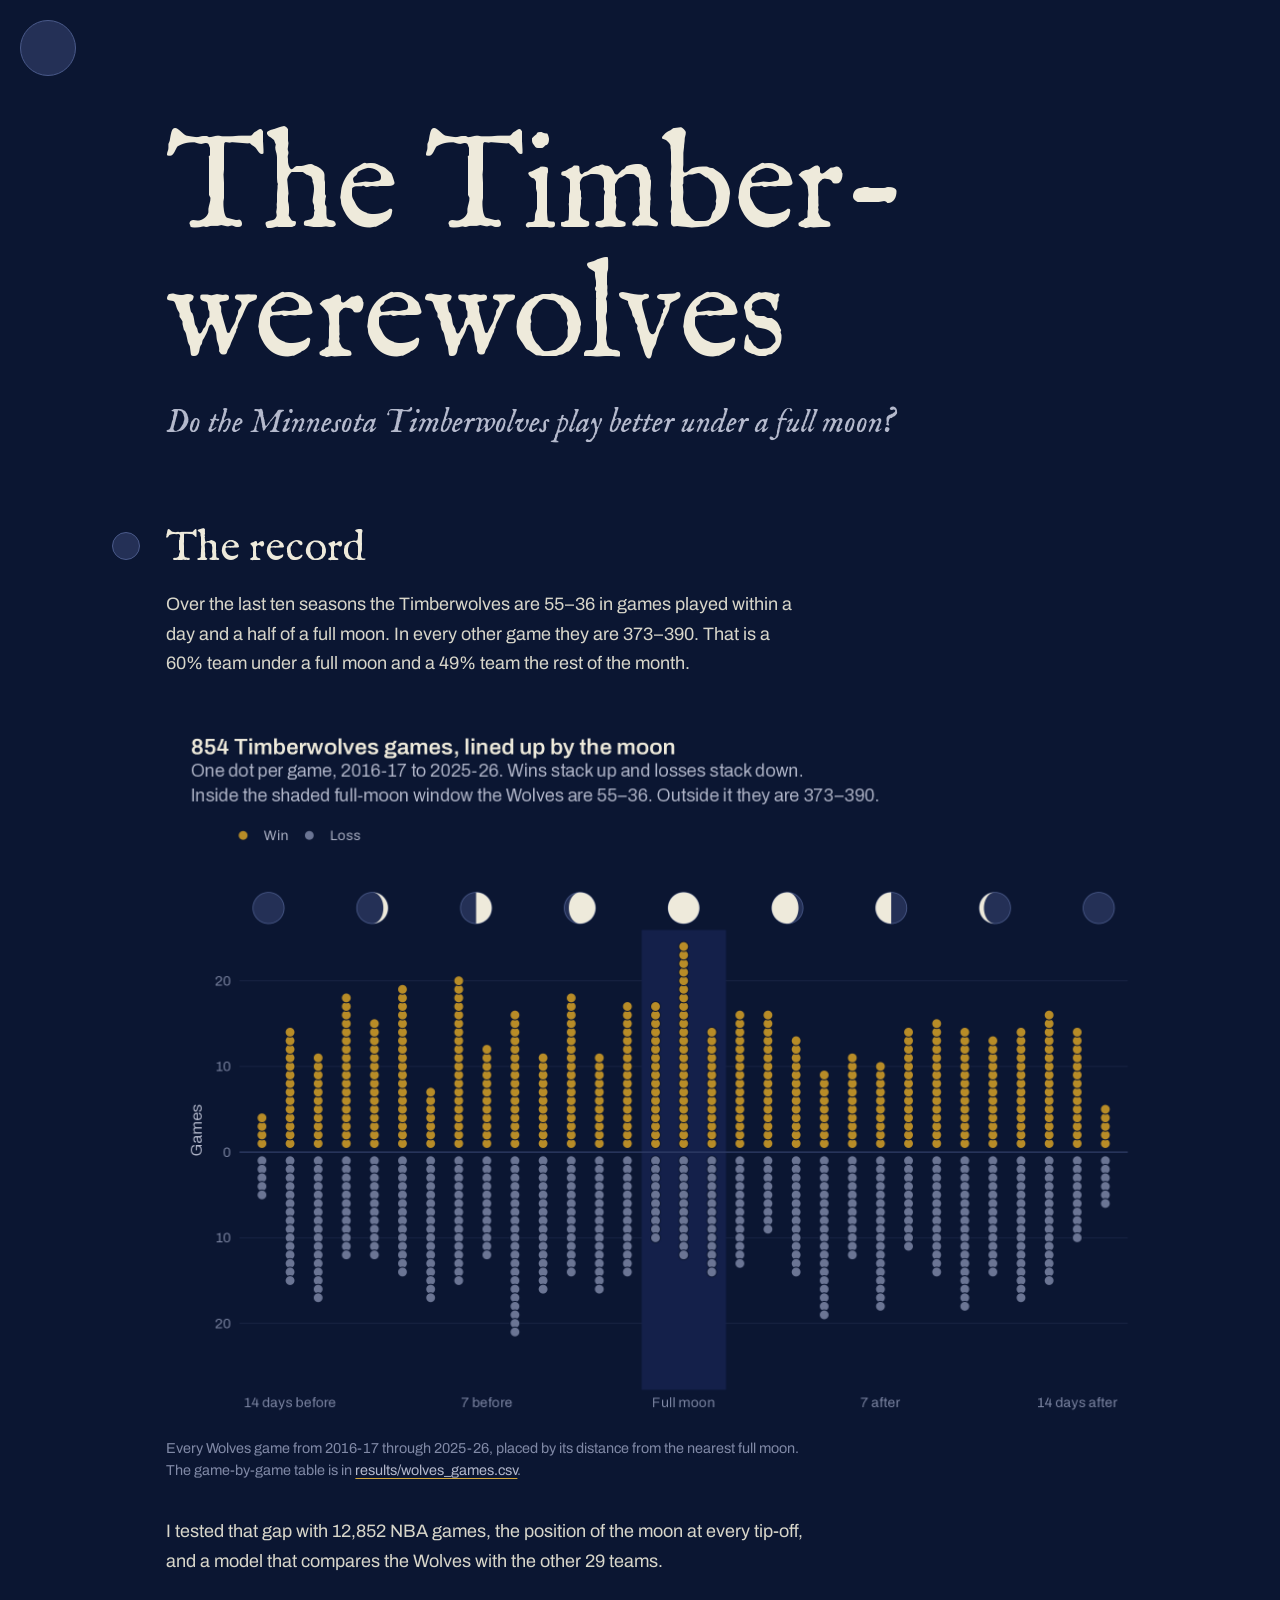
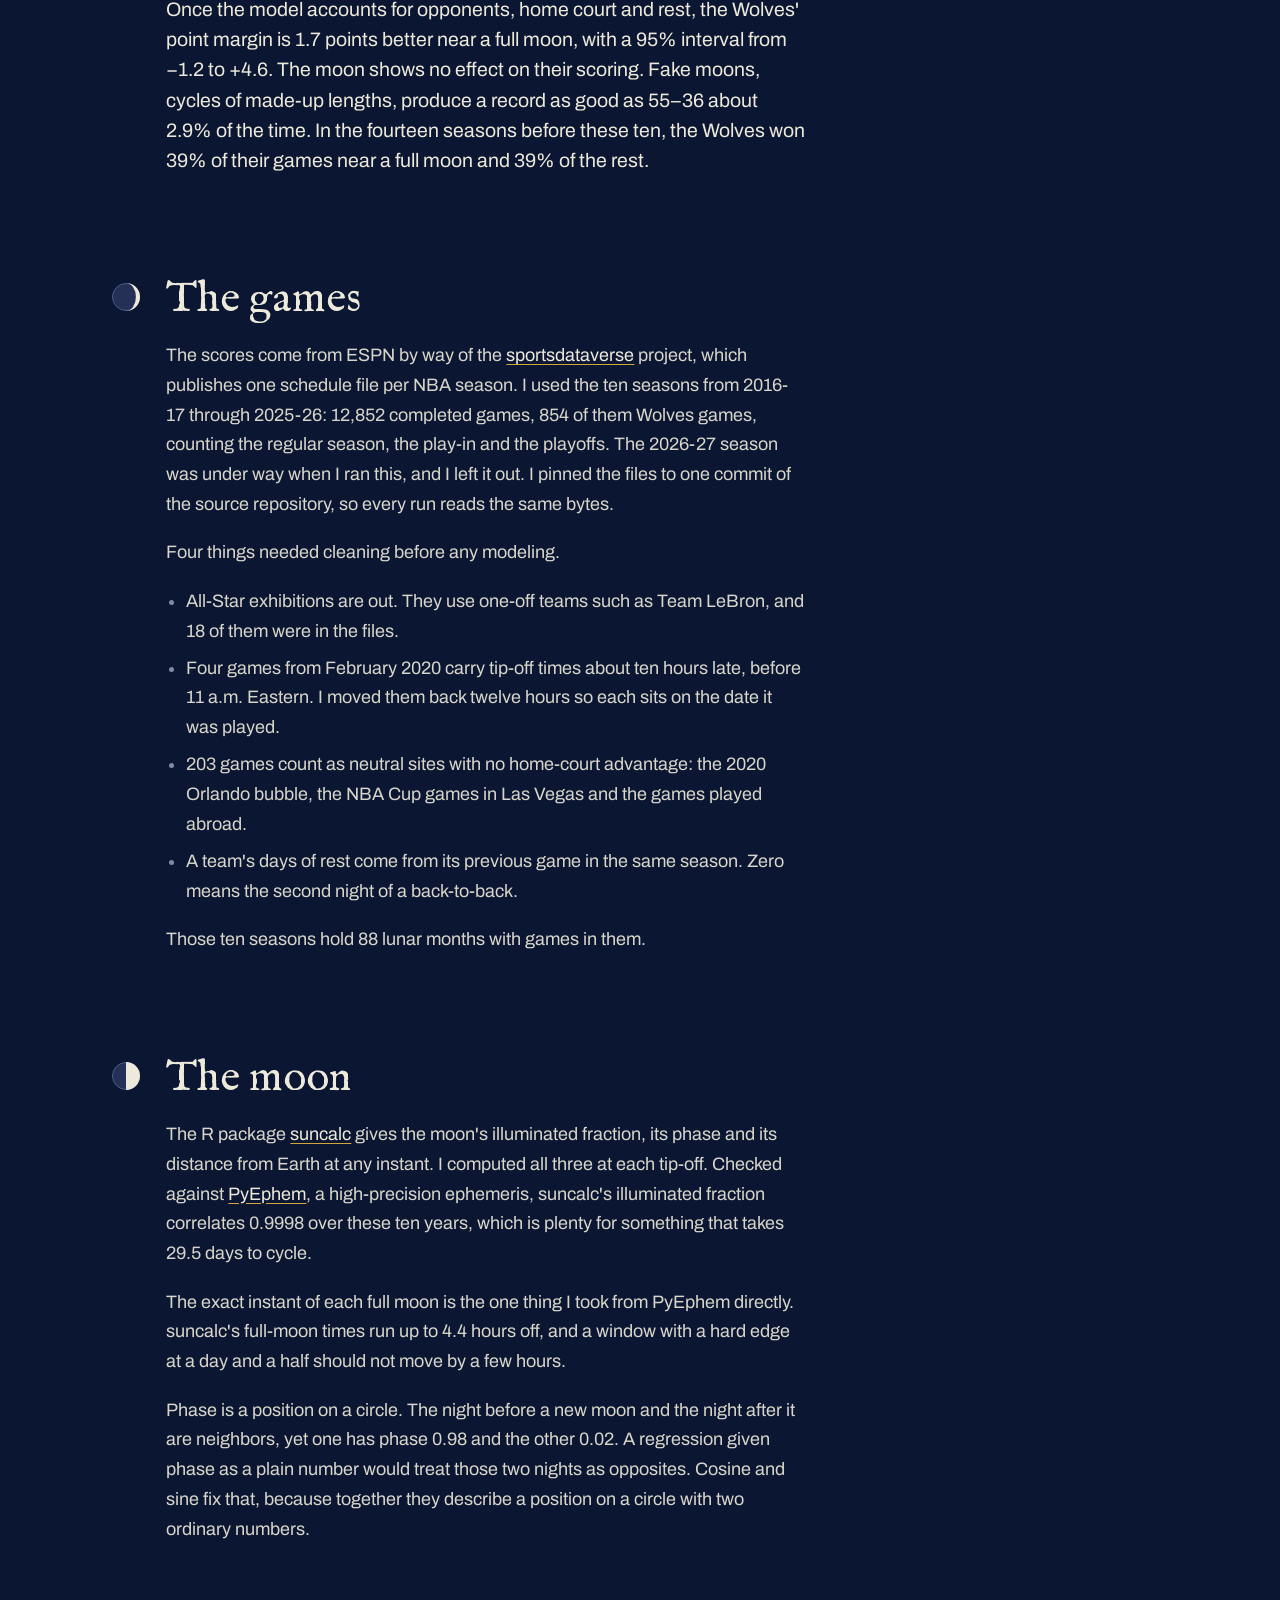
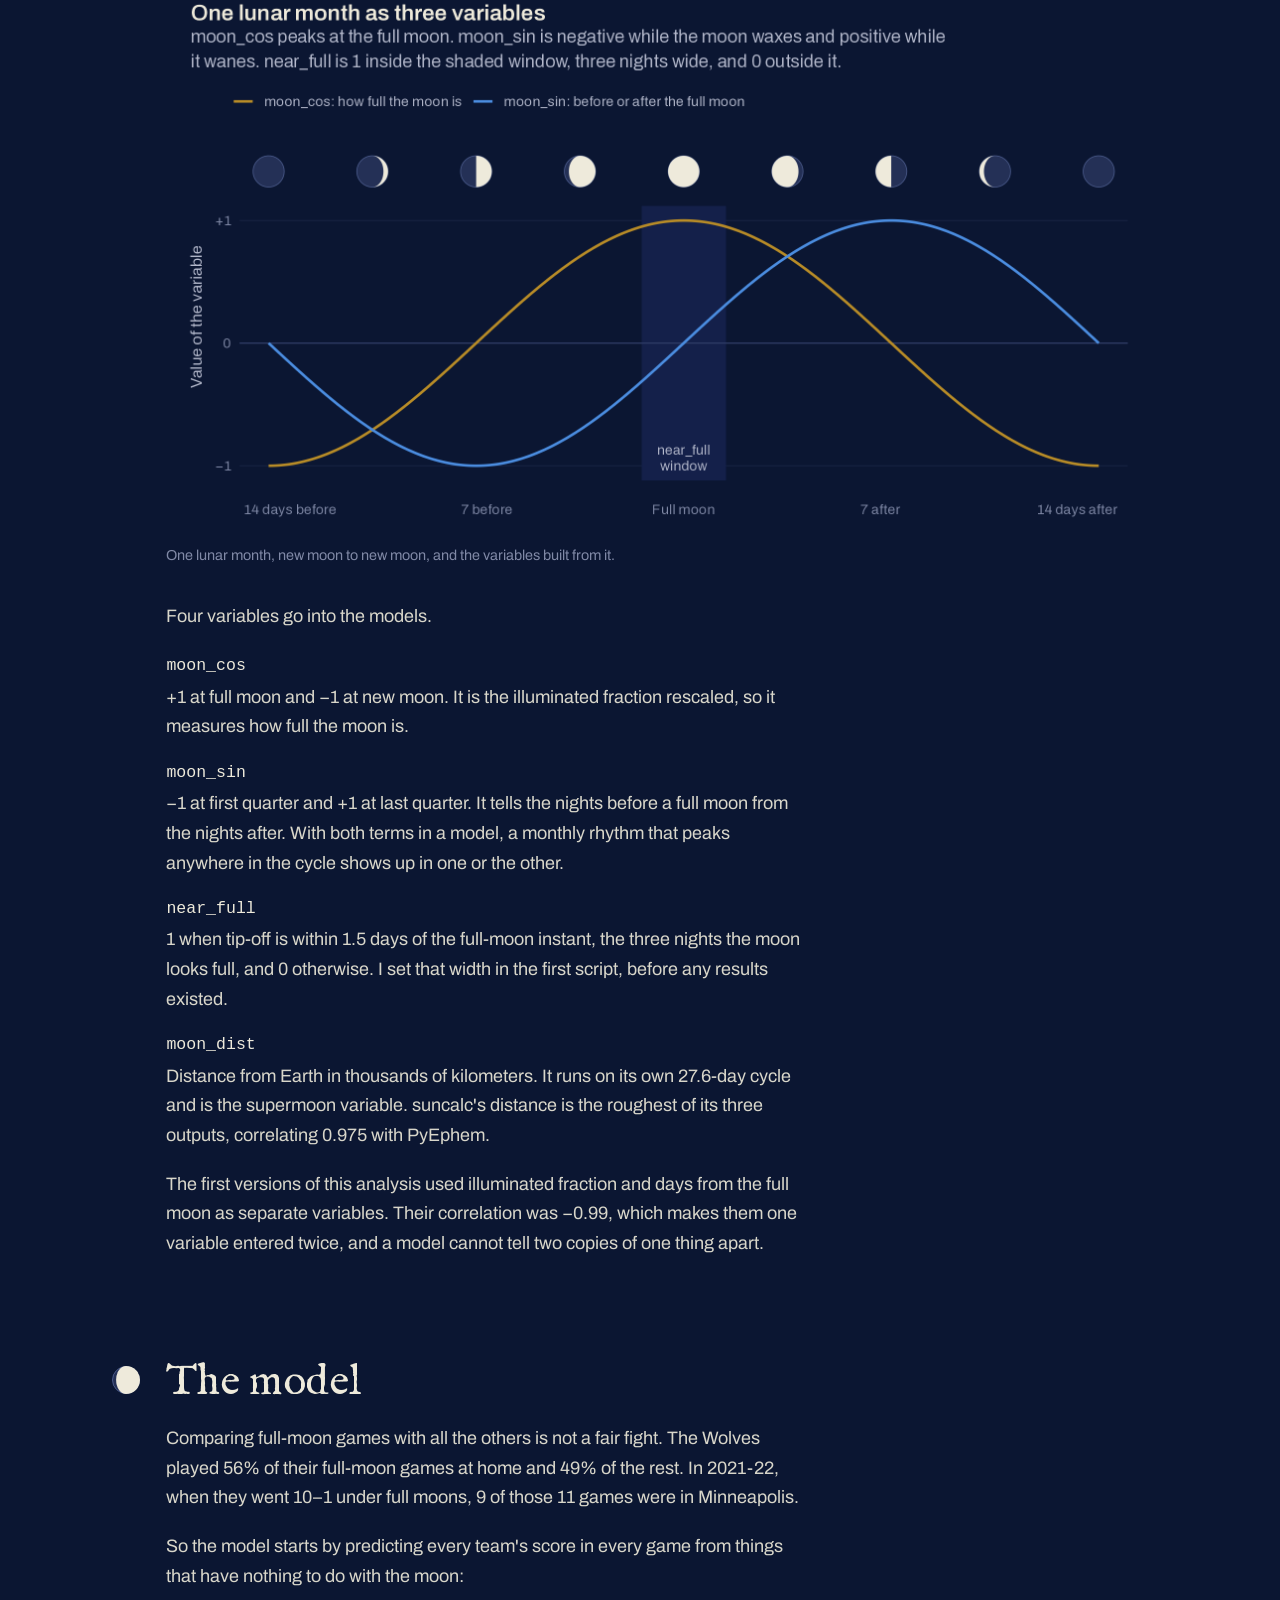
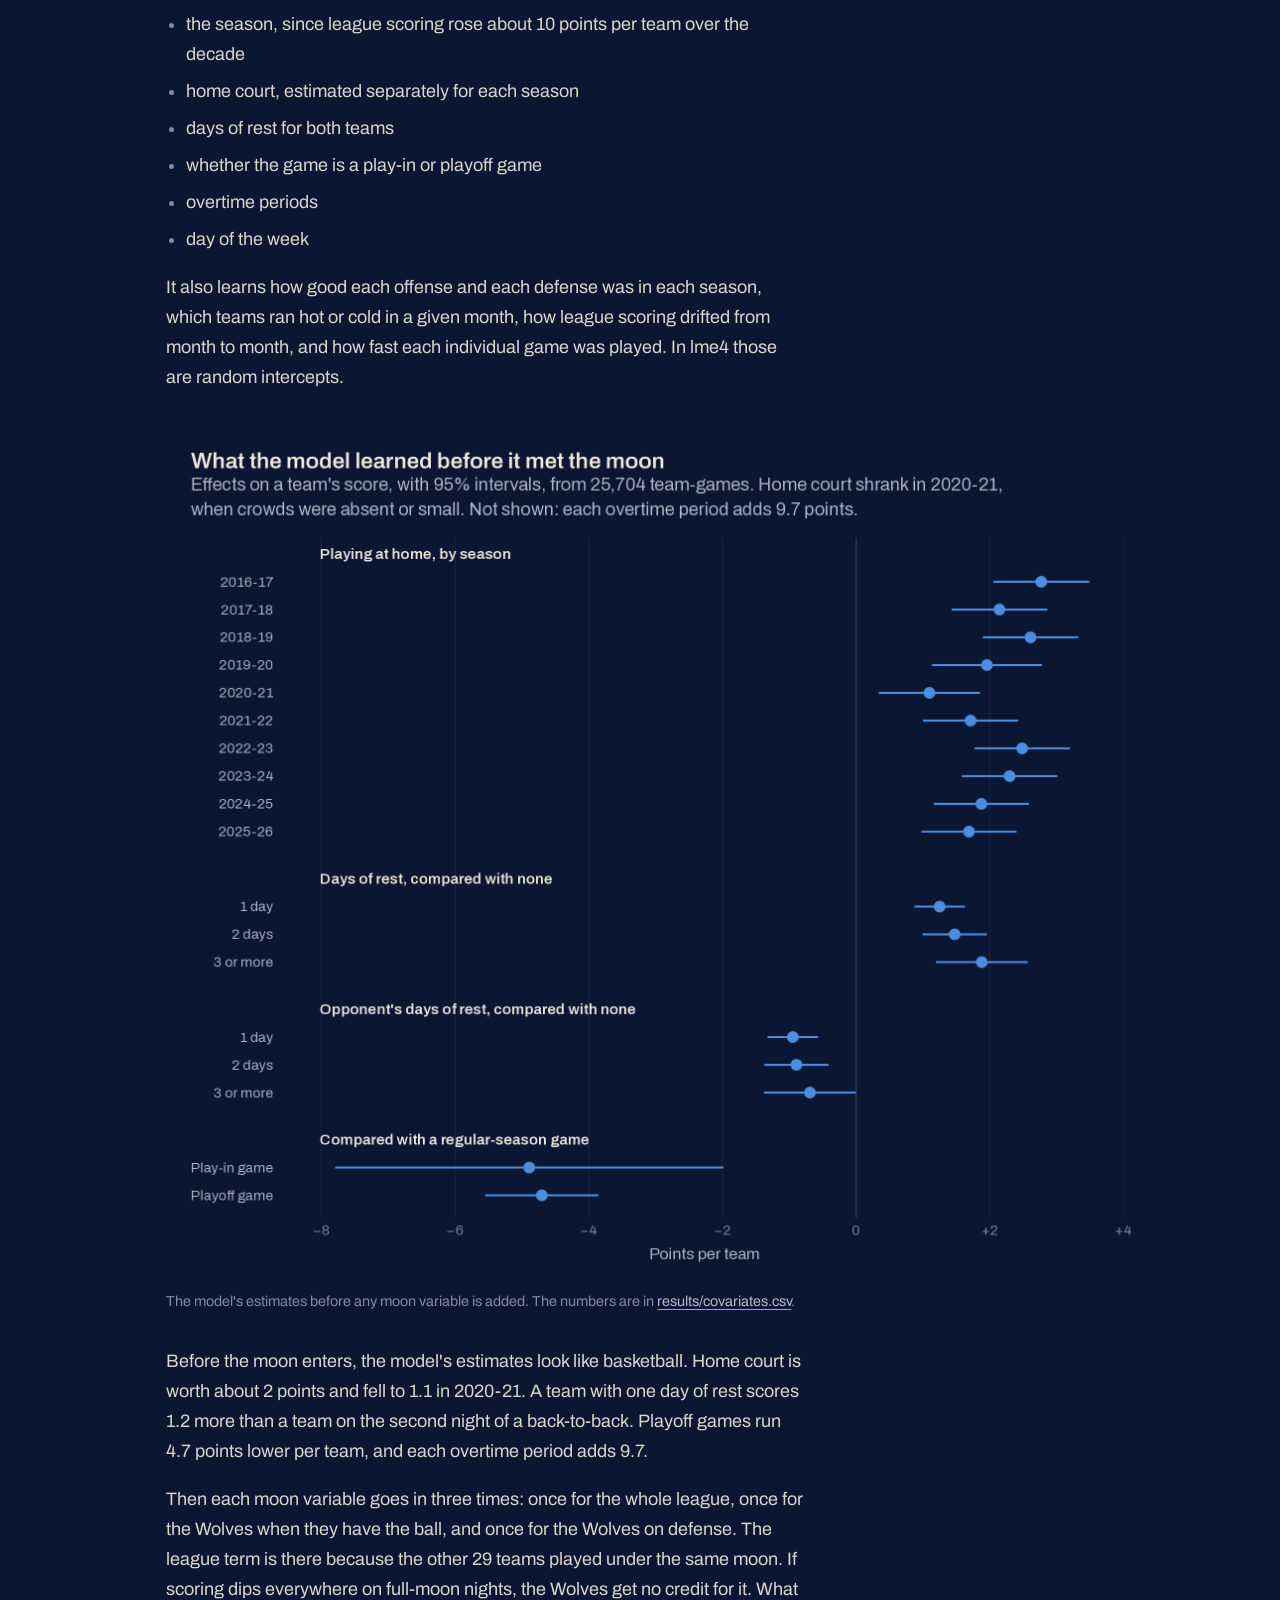
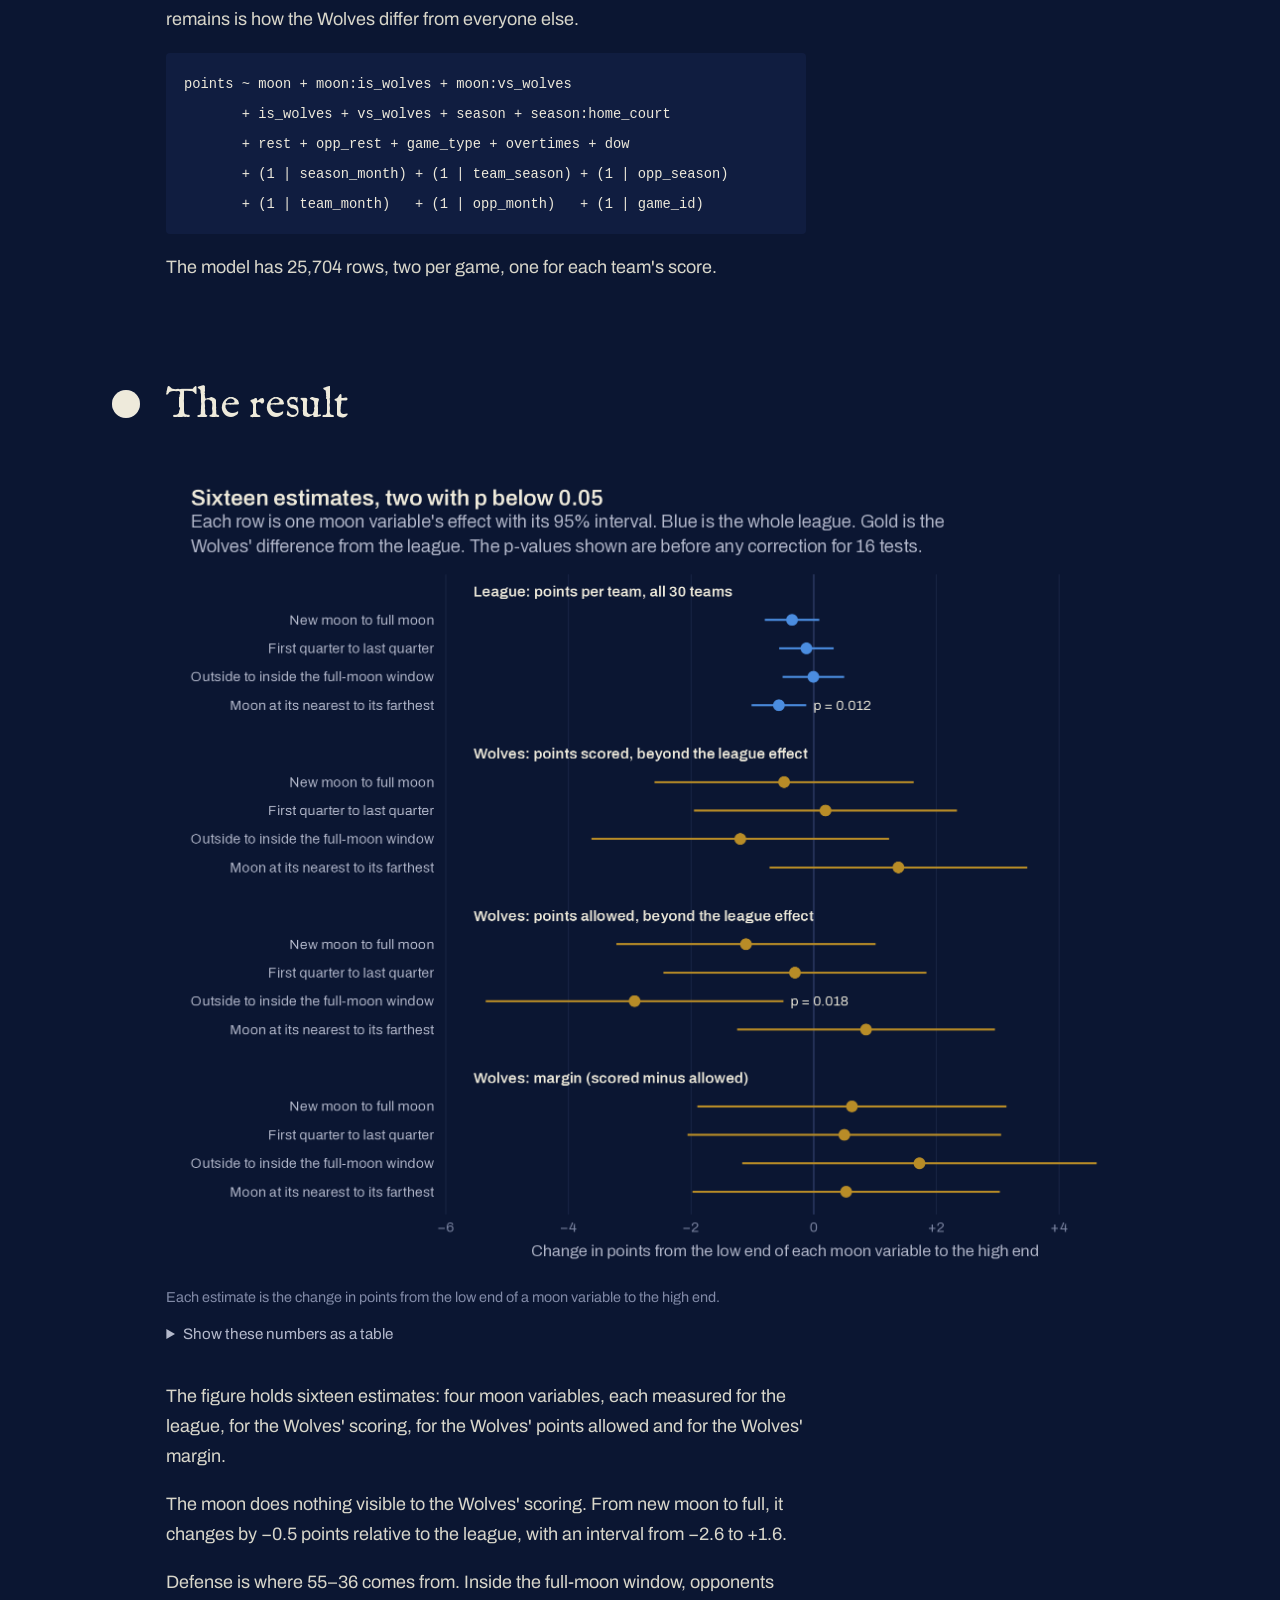
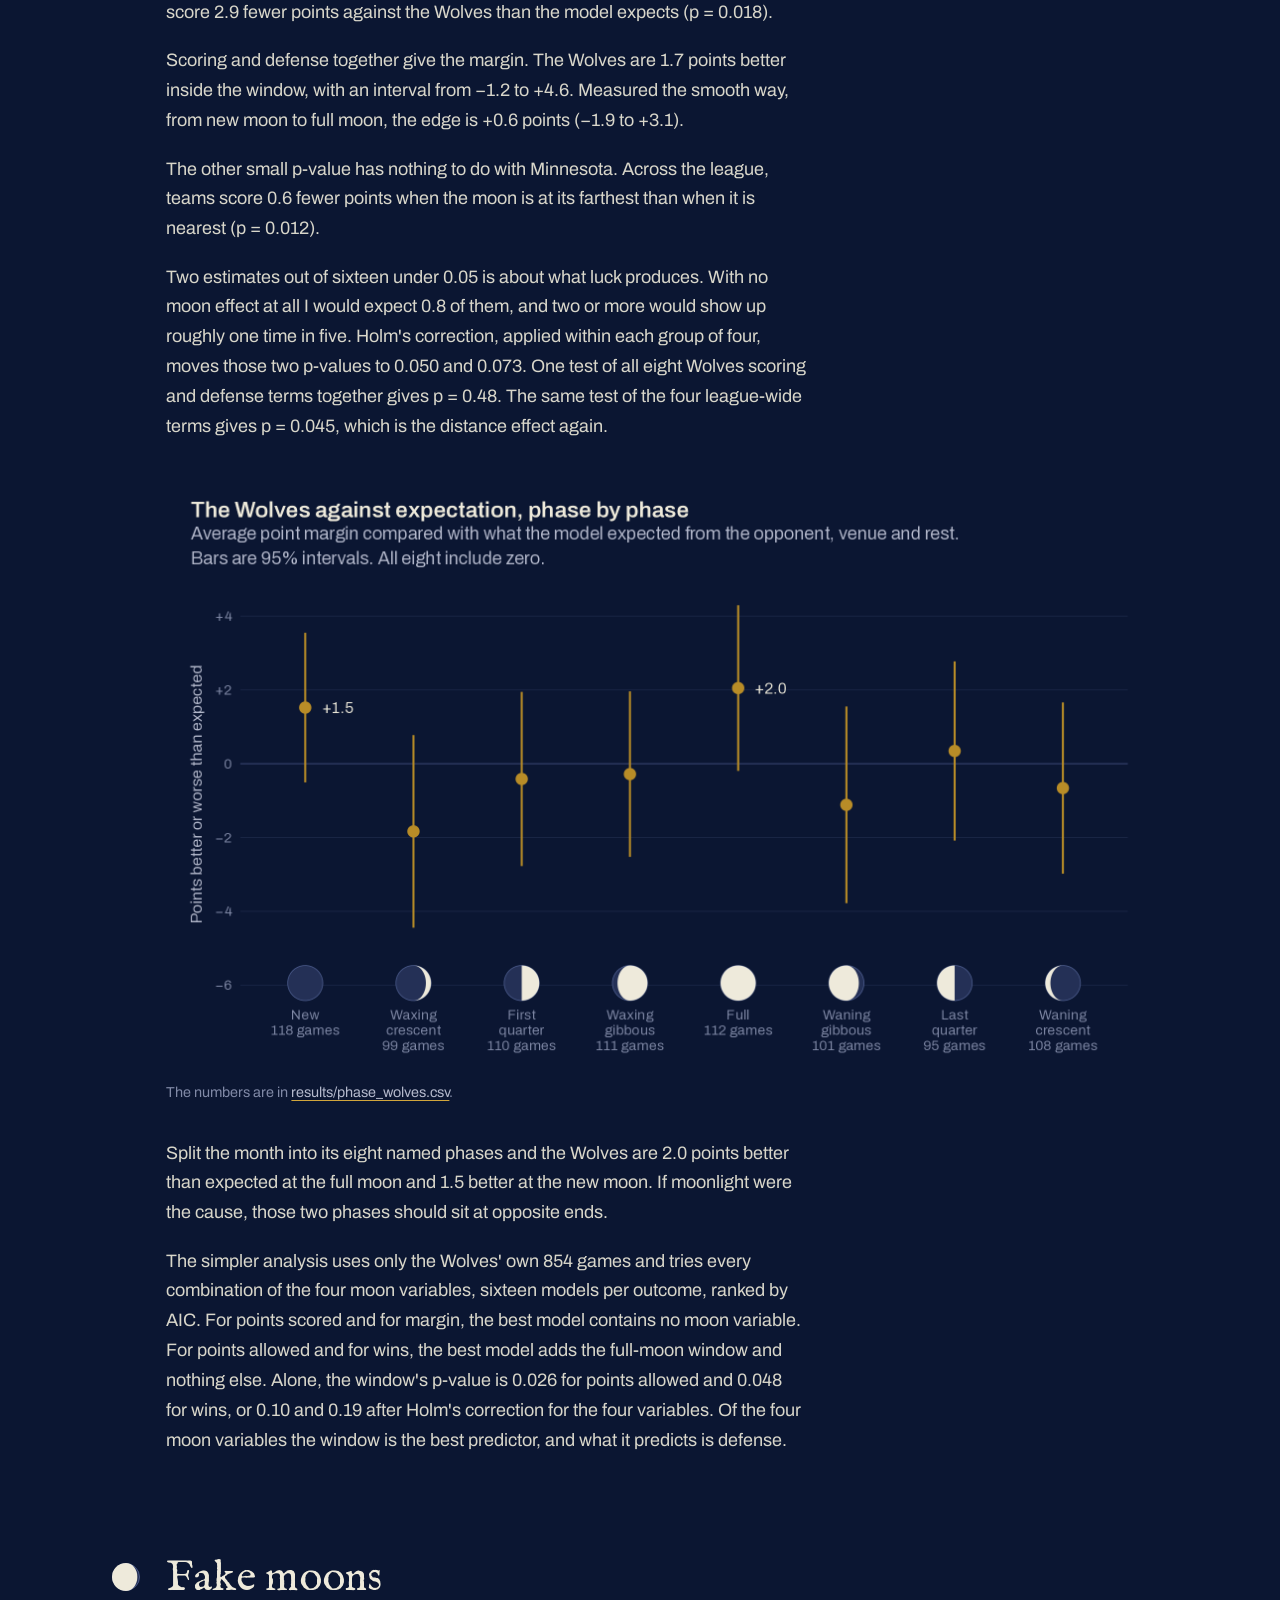
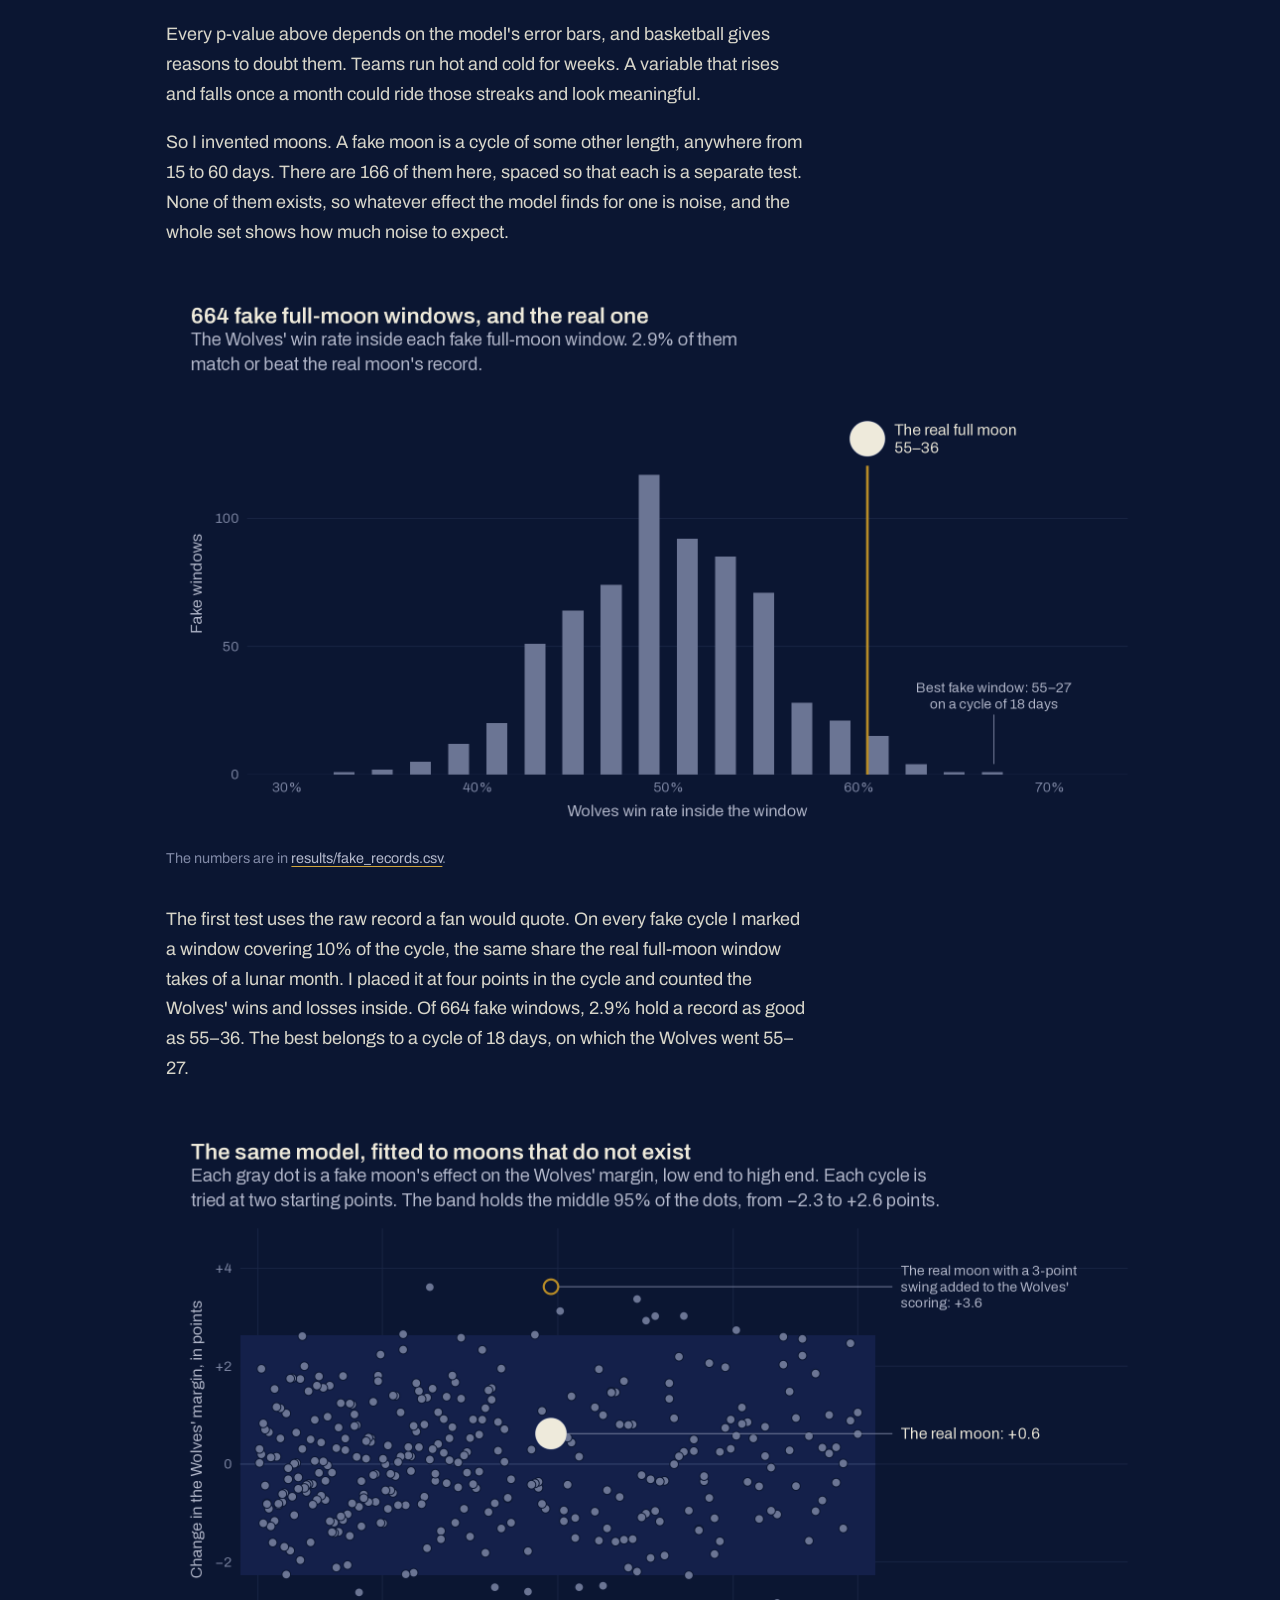
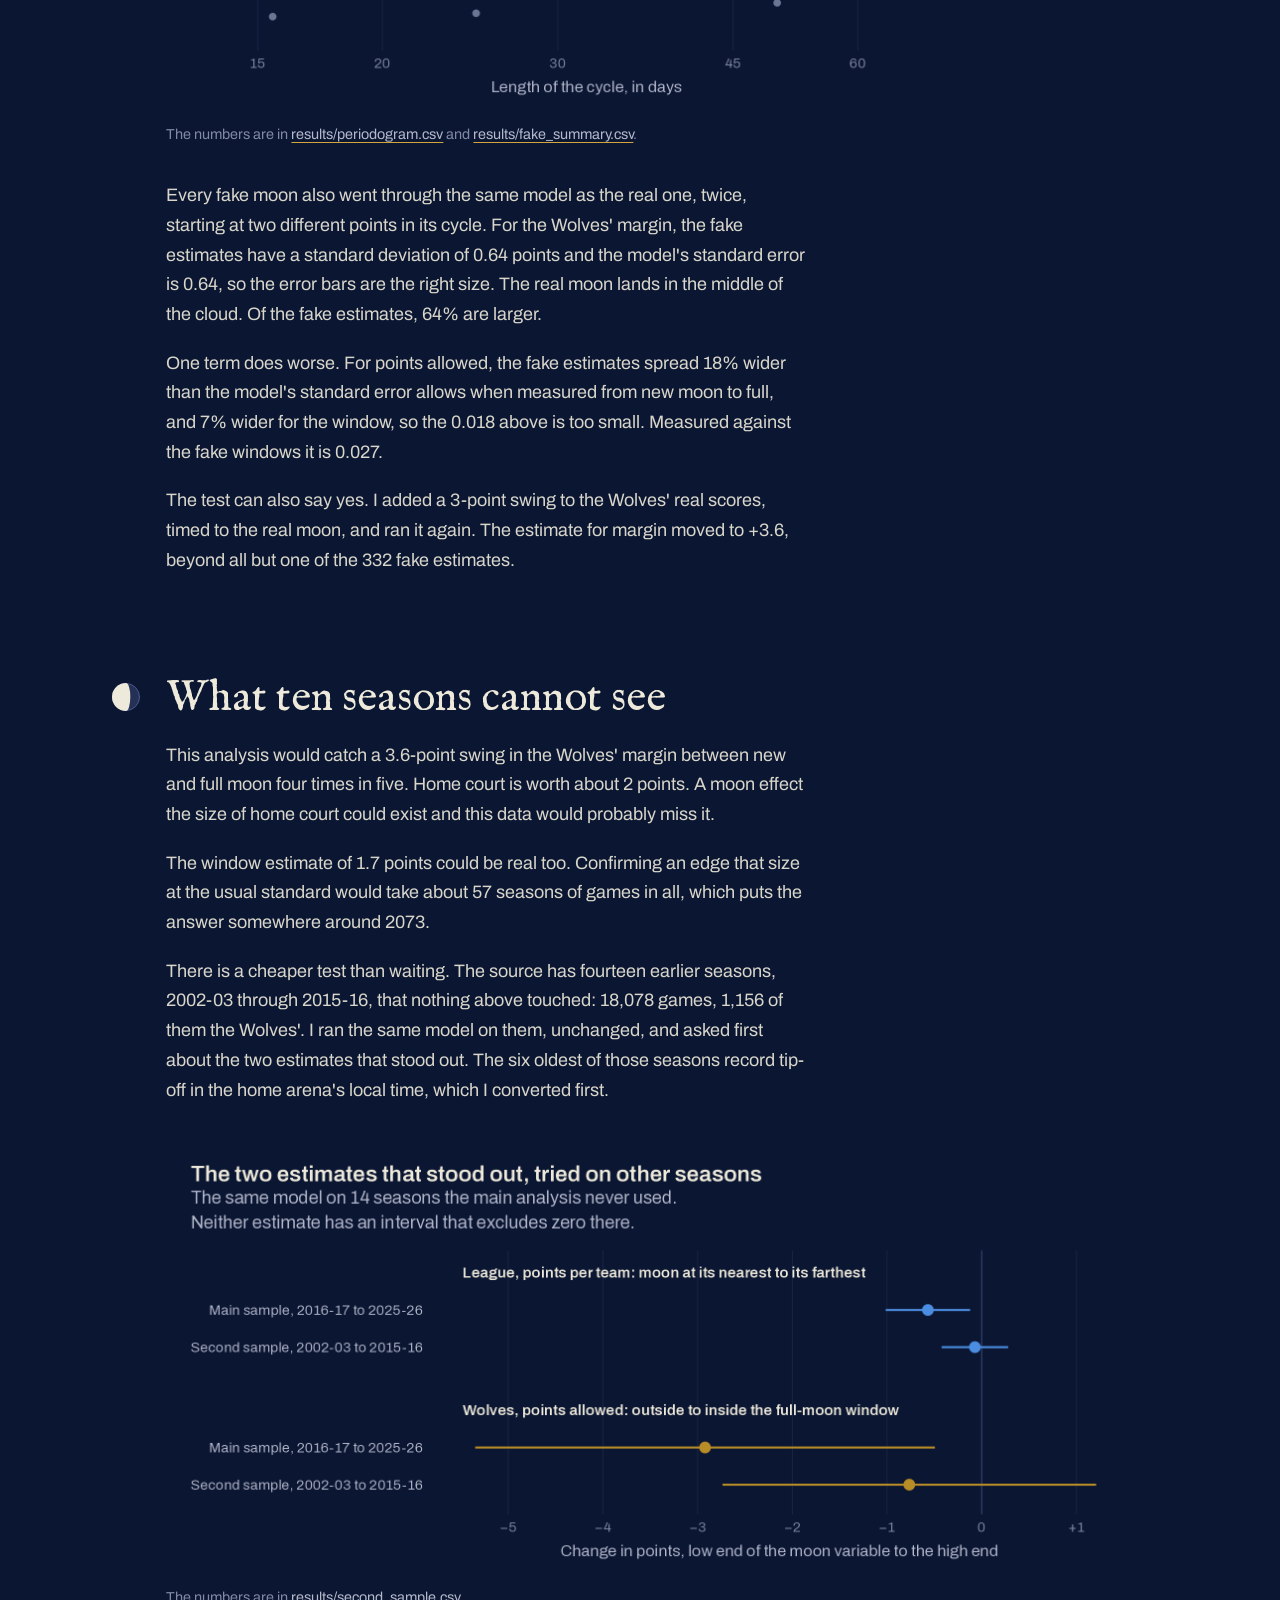
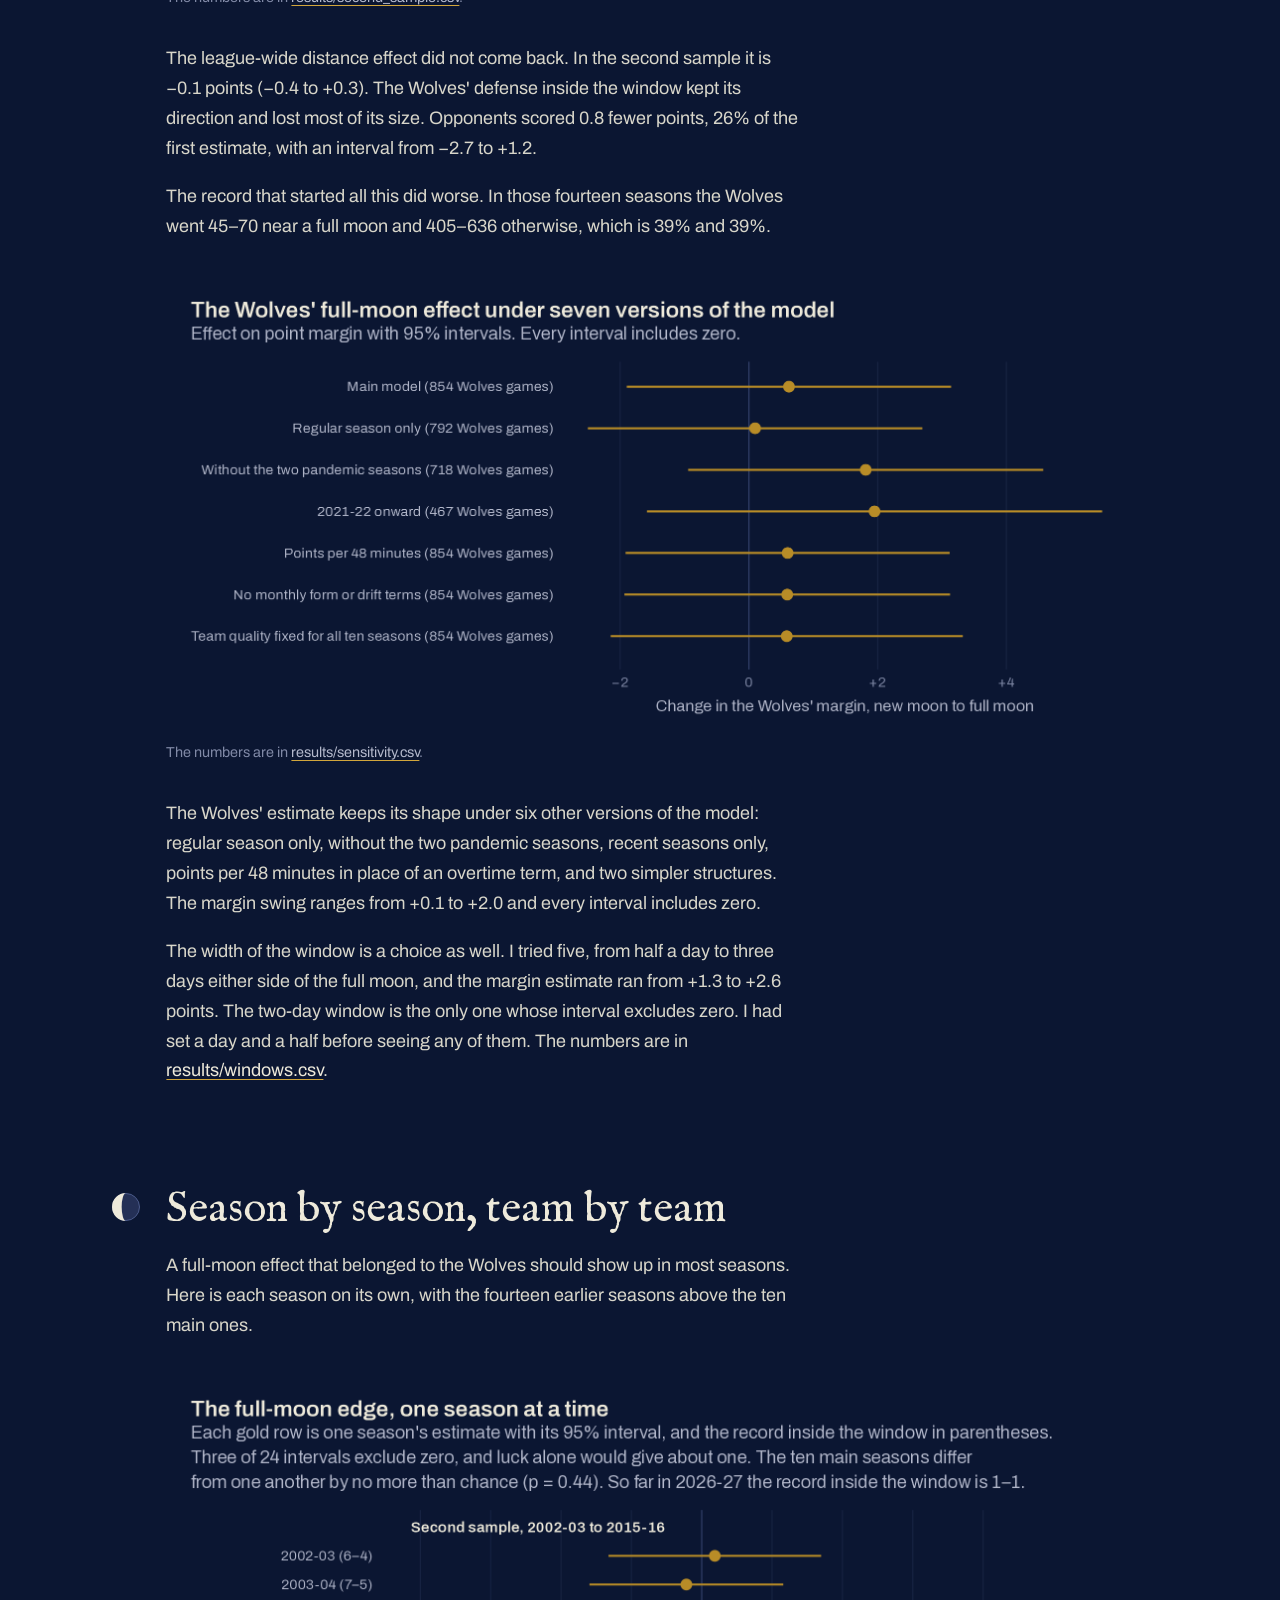
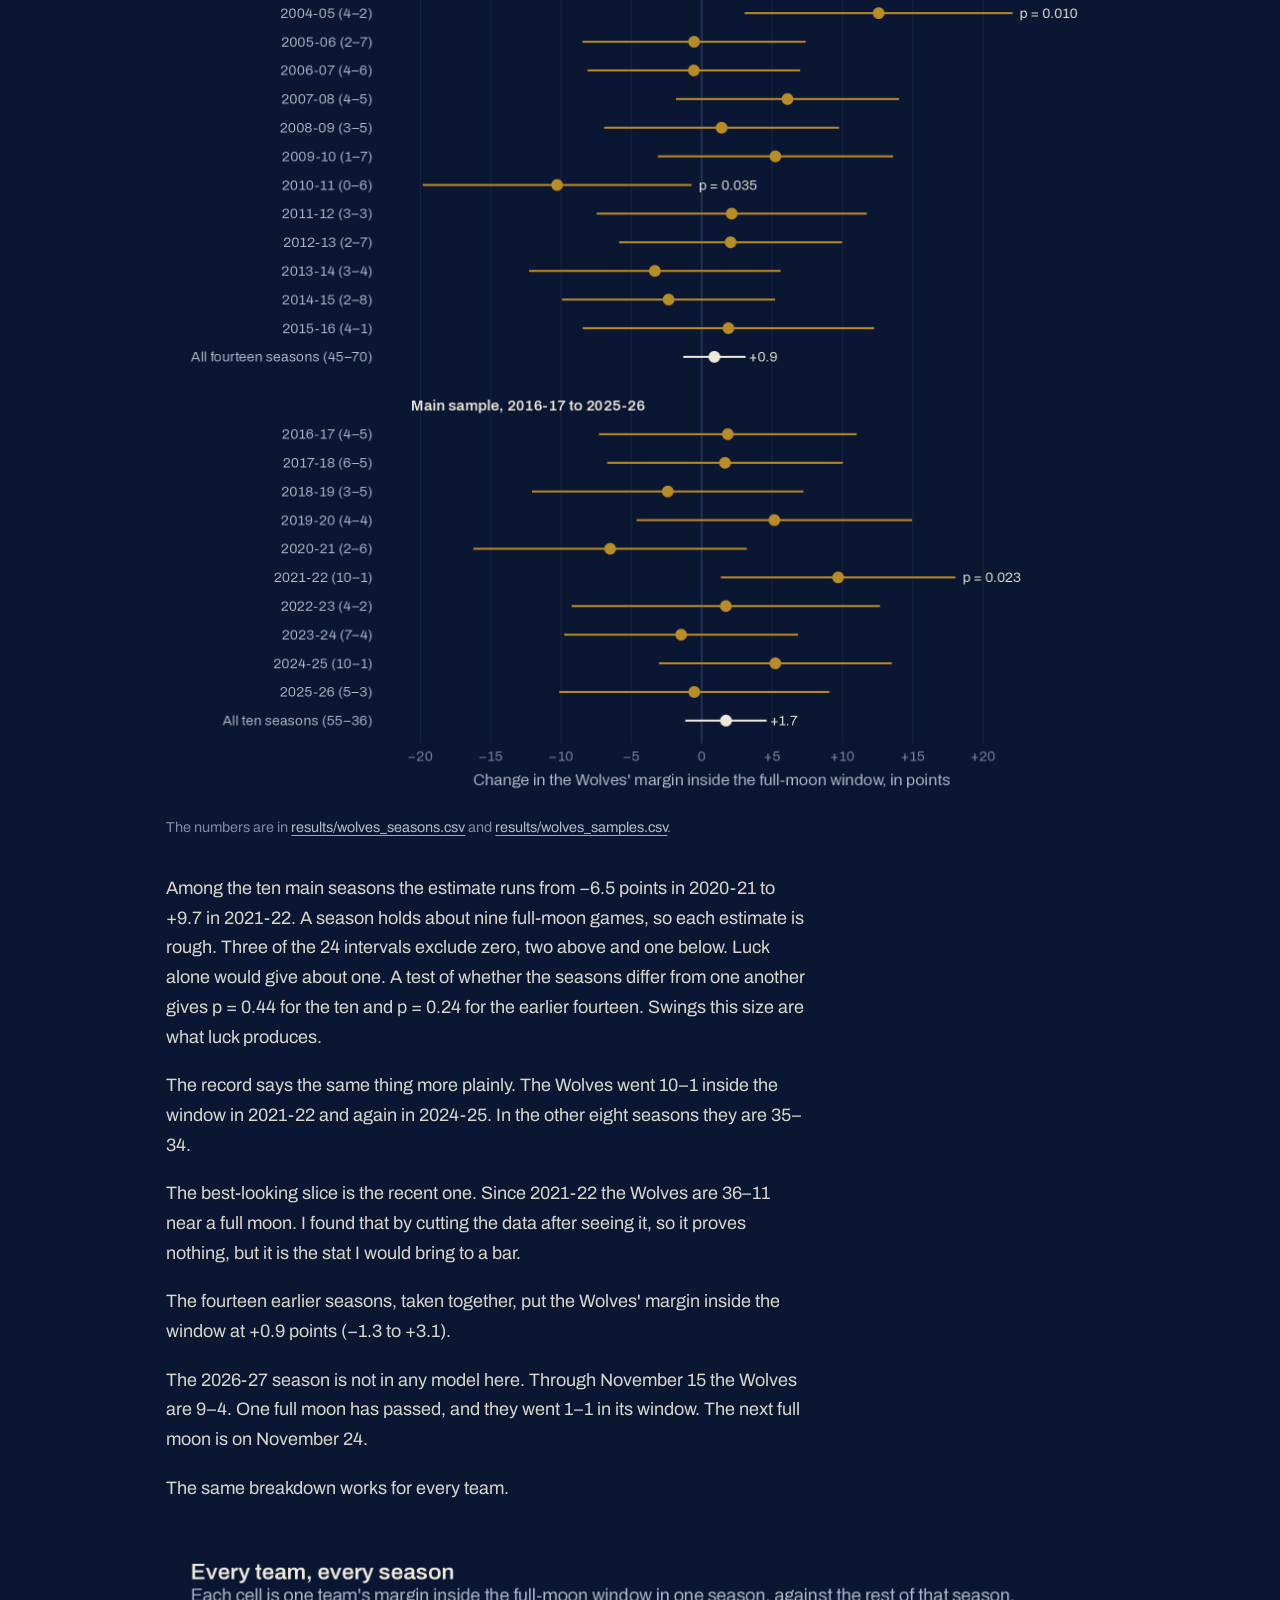
==== docs/index.html @ 1d8747ba "Add the full-moon analysis, figures and walkthrough site Tests whether the Minnesota Timberwolves pl" ====
<!doctype html>
<html lang="en">
<head>
<meta charset="utf-8">
<meta name="viewport" content="width=device-width, initial-scale=1">
<title>The Timberwerewolves</title>
<meta name="description" content="Do the Minnesota Timberwolves play better under a full moon? Ten NBA seasons, 12,852 games, tested in R.">
<meta name="color-scheme" content="dark">
<meta property="og:title" content="The Timberwerewolves">
<meta property="og:description" content="The Wolves are 55–36 near a full moon and 373–390 otherwise. Ten seasons of NBA games say what that is worth.">
<meta property="og:image" content="https://elkronos.github.io/the_timberwerewolves/assets/figures/games-by-moon.png">
<meta property="og:type" content="article">
<link rel="icon" href="data:image/svg+xml,%3Csvg xmlns='http://www.w3.org/2000/svg' viewBox='0 0 32 32'%3E%3Ccircle cx='16' cy='16' r='14' fill='%23eeeadb'/%3E%3C/svg%3E">
<link rel="preload" href="assets/fonts/im-fell-english-latin-400-normal.woff2" as="font" type="font/woff2" crossorigin>
<link rel="stylesheet" href="assets/style.css">
</head>
<body>

<a class="skip" href="#record">Skip to the analysis</a>

<div class="dial" aria-hidden="true">
  <svg id="dial" width="56" height="56" viewBox="0 0 56 56">
    <circle cx="28" cy="28" r="27.5" fill="#243056" stroke="#4a5a8a" stroke-width="1"/>
    <path id="dial-lit" d="M 28 0 A 28 28 0 0 1 28 56 A 28 28 0 0 1 28 0 Z" fill="#eeeadb"/>
  </svg>
</div>

<header class="top">
  <h1>The Timber&shy;werewolves</h1>
  <p class="deck">Do the Minnesota Timberwolves play better under a full moon?</p>
</header>

<main>

<section id="record" data-phase="0.000">
  <h2><svg class="moon" width="28" height="28" viewBox="0 0 28 28" aria-hidden="true"><circle cx="14" cy="14" r="13.5" fill="#243056" stroke="#4a5a8a" stroke-width="1"/><path d="M 14 0 A 14 14 0 0 1 14 28 A 14.000 14 0 0 0 14 0 Z" fill="#eeeadb"/></svg>The record</h2>
  <p>Over the last ten seasons the Timberwolves are 55–36 in games played within a day and a half of a full moon. In every other game they are 373–390. That is a 60% team under a full moon and a 49% team the rest of the month.</p>
  <figure>
    <img src="assets/figures/games-by-moon.png" width="2000" height="1440" alt="Dot chart of 854 Timberwolves games arranged by days from the nearest full moon. Wins stack above the line and losses below. The three columns inside the shaded full-moon window hold 55 wins and 36 losses.">
    <figcaption>Every Wolves game from 2016-17 through 2025-26, placed by its distance from the nearest full moon. The game-by-game table is in <a href="https://github.com/elkronos/the_timberwerewolves/blob/main/results/wolves_games.csv">results/wolves_games.csv</a>.</figcaption>
  </figure>
  <p>I tested that gap with 12,852 NBA games, the position of the moon at every tip-off, and a model that compares the Wolves with the other 29 teams.</p>
  <p class="short">Once the model accounts for opponents, home court and rest, the Wolves' point margin is 1.7 points better near a full moon, with a 95% interval from −1.2 to +4.6. The moon shows no effect on their scoring. Fake moons, cycles of made-up lengths, produce a record as good as 55–36 about 2.9% of the time. In the fourteen seasons before these ten, the Wolves won 39% of their games near a full moon and 39% of the rest.</p>
</section>

<section id="games" data-phase="0.125">
  <h2><svg class="moon" width="28" height="28" viewBox="0 0 28 28" aria-hidden="true"><circle cx="14" cy="14" r="13.5" fill="#243056" stroke="#4a5a8a" stroke-width="1"/><path d="M 14 0 A 14 14 0 0 1 14 28 A 9.899 14 0 0 0 14 0 Z" fill="#eeeadb"/></svg>The games</h2>
  <p>The scores come from ESPN by way of the <a href="https://github.com/sportsdataverse/hoopR-nba-raw">sportsdataverse</a> project, which publishes one schedule file per NBA season. I used the ten seasons from 2016-17 through 2025-26: 12,852 completed games, 854 of them Wolves games, counting the regular season, the play-in and the playoffs. The 2026-27 season was under way when I ran this, and I left it out. I pinned the files to one commit of the source repository, so every run reads the same bytes.</p>
  <p>Four things needed cleaning before any modeling.</p>
  <ul>
    <li>All-Star exhibitions are out. They use one-off teams such as Team LeBron, and 18 of them were in the files.</li>
    <li>Four games from February 2020 carry tip-off times about ten hours late, before 11 a.m. Eastern. I moved them back twelve hours so each sits on the date it was played.</li>
    <li>203 games count as neutral sites with no home-court advantage: the 2020 Orlando bubble, the NBA Cup games in Las Vegas and the games played abroad.</li>
    <li>A team's days of rest come from its previous game in the same season. Zero means the second night of a back-to-back.</li>
  </ul>
  <p>Those ten seasons hold 88 lunar months with games in them.</p>
</section>

<section id="moon" data-phase="0.250">
  <h2><svg class="moon" width="28" height="28" viewBox="0 0 28 28" aria-hidden="true"><circle cx="14" cy="14" r="13.5" fill="#243056" stroke="#4a5a8a" stroke-width="1"/><path d="M 14 0 A 14 14 0 0 1 14 28 A 0.000 14 0 0 0 14 0 Z" fill="#eeeadb"/></svg>The moon</h2>
  <p>The R package <a href="https://cran.r-project.org/package=suncalc">suncalc</a> gives the moon's illuminated fraction, its phase and its distance from Earth at any instant. I computed all three at each tip-off. Checked against <a href="https://rhodesmill.org/pyephem/">PyEphem</a>, a high-precision ephemeris, suncalc's illuminated fraction correlates 0.9998 over these ten years, which is plenty for something that takes 29.5 days to cycle.</p>
  <p>The exact instant of each full moon is the one thing I took from PyEphem directly. suncalc's full-moon times run up to 4.4 hours off, and a window with a hard edge at a day and a half should not move by a few hours.</p>
  <p>Phase is a position on a circle. The night before a new moon and the night after it are neighbors, yet one has phase 0.98 and the other 0.02. A regression given phase as a plain number would treat those two nights as opposites. Cosine and sine fix that, because together they describe a position on a circle with two ordinary numbers.</p>
  <figure>
    <img src="assets/figures/moon-variables.png" width="2000" height="1120" loading="lazy" alt="Line chart of one lunar month. The moon_cos line rises from minus one at new moon to plus one at full moon and falls back. The moon_sin line is negative before the full moon and positive after it. A shaded band three nights wide marks the near_full window.">
    <figcaption>One lunar month, new moon to new moon, and the variables built from it.</figcaption>
  </figure>
  <p>Four variables go into the models.</p>
  <dl>
    <dt><code>moon_cos</code></dt>
    <dd>+1 at full moon and −1 at new moon. It is the illuminated fraction rescaled, so it measures how full the moon is.</dd>
    <dt><code>moon_sin</code></dt>
    <dd>−1 at first quarter and +1 at last quarter. It tells the nights before a full moon from the nights after. With both terms in a model, a monthly rhythm that peaks anywhere in the cycle shows up in one or the other.</dd>
    <dt><code>near_full</code></dt>
    <dd>1 when tip-off is within 1.5 days of the full-moon instant, the three nights the moon looks full, and 0 otherwise. I set that width in the first script, before any results existed.</dd>
    <dt><code>moon_dist</code></dt>
    <dd>Distance from Earth in thousands of kilometers. It runs on its own 27.6-day cycle and is the supermoon variable. suncalc's distance is the roughest of its three outputs, correlating 0.975 with PyEphem.</dd>
  </dl>
  <p>The first versions of this analysis used illuminated fraction and days from the full moon as separate variables. Their correlation was −0.99, which makes them one variable entered twice, and a model cannot tell two copies of one thing apart.</p>
</section>

<section id="model" data-phase="0.375">
  <h2><svg class="moon" width="28" height="28" viewBox="0 0 28 28" aria-hidden="true"><circle cx="14" cy="14" r="13.5" fill="#243056" stroke="#4a5a8a" stroke-width="1"/><path d="M 14 0 A 14 14 0 0 1 14 28 A 9.899 14 0 0 1 14 0 Z" fill="#eeeadb"/></svg>The model</h2>
  <p>Comparing full-moon games with all the others is not a fair fight. The Wolves played 56% of their full-moon games at home and 49% of the rest. In 2021-22, when they went 10–1 under full moons, 9 of those 11 games were in Minneapolis.</p>
  <p>So the model starts by predicting every team's score in every game from things that have nothing to do with the moon:</p>
  <ul>
    <li>the season, since league scoring rose about 10 points per team over the decade</li>
    <li>home court, estimated separately for each season</li>
    <li>days of rest for both teams</li>
    <li>whether the game is a play-in or playoff game</li>
    <li>overtime periods</li>
    <li>day of the week</li>
  </ul>
  <p>It also learns how good each offense and each defense was in each season, which teams ran hot or cold in a given month, how league scoring drifted from month to month, and how fast each individual game was played. In lme4 those are random intercepts.</p>
  <figure>
    <img src="assets/figures/covariates.png" width="2000" height="1720" loading="lazy" alt="Dot-and-interval chart of the model's estimates. Home court is worth between 1.1 and 2.8 points depending on the season, lowest in 2020-21. A day or more of rest adds 1.2 to 1.9 points, a rested opponent takes away 0.7 to 0.9, and playoff games run 4.7 points lower.">
    <figcaption>The model's estimates before any moon variable is added. The numbers are in <a href="https://github.com/elkronos/the_timberwerewolves/blob/main/results/covariates.csv">results/covariates.csv</a>.</figcaption>
  </figure>
  <p>Before the moon enters, the model's estimates look like basketball. Home court is worth about 2 points and fell to 1.1 in 2020-21. A team with one day of rest scores 1.2 more than a team on the second night of a back-to-back. Playoff games run 4.7 points lower per team, and each overtime period adds 9.7.</p>
  <p>Then each moon variable goes in three times: once for the whole league, once for the Wolves when they have the ball, and once for the Wolves on defense. The league term is there because the other 29 teams played under the same moon. If scoring dips everywhere on full-moon nights, the Wolves get no credit for it. What remains is how the Wolves differ from everyone else.</p>
<pre><code>points ~ moon + moon:is_wolves + moon:vs_wolves
       + is_wolves + vs_wolves + season + season:home_court
       + rest + opp_rest + game_type + overtimes + dow
       + (1 | season_month) + (1 | team_season) + (1 | opp_season)
       + (1 | team_month)   + (1 | opp_month)   + (1 | game_id)</code></pre>
  <p>The model has 25,704 rows, two per game, one for each team's score.</p>
</section>

<section id="result" data-phase="0.500">
  <h2><svg class="moon" width="28" height="28" viewBox="0 0 28 28" aria-hidden="true"><circle cx="14" cy="14" r="13.5" fill="#243056" stroke="#4a5a8a" stroke-width="1"/><path d="M 14 0 A 14 14 0 0 1 14 28 A 14.000 14 0 0 1 14 0 Z" fill="#eeeadb"/></svg>The result</h2>
  <figure>
    <img src="assets/figures/estimates.png" width="2000" height="1640" loading="lazy" alt="Sixteen estimates with 95 percent intervals in four groups: the league, Wolves points scored, Wolves points allowed and Wolves margin. Fourteen intervals include zero. The two that do not are the league-wide distance effect and the Wolves' points allowed inside the full-moon window.">
    <figcaption>Each estimate is the change in points from the low end of a moon variable to the high end.</figcaption>
    <details>
      <summary>Show these numbers as a table</summary>
      <div class="scroll"><table><thead><tr><th>Who</th><th>Moon variable, low end to high end</th><th>Change in points</th><th>95% interval</th><th>p</th><th>p after Holm</th></tr></thead><tbody><tr><td>League, per team</td><td>New moon to full moon</td><td>−0.35</td><td>−0.80 to +0.09</td><td>0.12</td><td>0.35</td></tr><tr><td>League, per team</td><td>First quarter to last quarter</td><td>−0.12</td><td>−0.56 to +0.33</td><td>0.60</td><td>1.00</td></tr><tr><td>League, per team</td><td>Outside to inside the full-moon window</td><td>−0.01</td><td>−0.51 to +0.50</td><td>0.98</td><td>1.00</td></tr><tr><td>League, per team</td><td>Moon at its nearest to its farthest</td><td>−0.57</td><td>−1.01 to −0.12</td><td>0.012</td><td>0.050</td></tr><tr><td>Wolves, points scored</td><td>New moon to full moon</td><td>−0.48</td><td>−2.60 to +1.63</td><td>0.65</td><td>1.00</td></tr><tr><td>Wolves, points scored</td><td>First quarter to last quarter</td><td>+0.19</td><td>−1.95 to +2.34</td><td>0.86</td><td>1.00</td></tr><tr><td>Wolves, points scored</td><td>Outside to inside the full-moon window</td><td>−1.20</td><td>−3.62 to +1.23</td><td>0.33</td><td>1.00</td></tr><tr><td>Wolves, points scored</td><td>Moon at its nearest to its farthest</td><td>+1.38</td><td>−0.72 to +3.48</td><td>0.20</td><td>0.79</td></tr><tr><td>Wolves, points allowed</td><td>New moon to full moon</td><td>−1.11</td><td>−3.22 to +1.01</td><td>0.31</td><td>0.92</td></tr><tr><td>Wolves, points allowed</td><td>First quarter to last quarter</td><td>−0.31</td><td>−2.45 to +1.84</td><td>0.78</td><td>0.92</td></tr><tr><td>Wolves, points allowed</td><td>Outside to inside the full-moon window</td><td>−2.92</td><td>−5.35 to −0.49</td><td>0.018</td><td>0.073</td></tr><tr><td>Wolves, points allowed</td><td>Moon at its nearest to its farthest</td><td>+0.85</td><td>−1.25 to +2.95</td><td>0.43</td><td>0.92</td></tr><tr><td>Wolves, margin</td><td>New moon to full moon</td><td>+0.62</td><td>−1.90 to +3.14</td><td>0.63</td><td>1.00</td></tr><tr><td>Wolves, margin</td><td>First quarter to last quarter</td><td>+0.50</td><td>−2.06 to +3.05</td><td>0.70</td><td>1.00</td></tr><tr><td>Wolves, margin</td><td>Outside to inside the full-moon window</td><td>+1.72</td><td>−1.17 to +4.61</td><td>0.24</td><td>0.97</td></tr><tr><td>Wolves, margin</td><td>Moon at its nearest to its farthest</td><td>+0.53</td><td>−1.98 to +3.03</td><td>0.68</td><td>1.00</td></tr></tbody></table></div>
    </details>
  </figure>
  <p>The figure holds sixteen estimates: four moon variables, each measured for the league, for the Wolves' scoring, for the Wolves' points allowed and for the Wolves' margin.</p>
  <p>The moon does nothing visible to the Wolves' scoring. From new moon to full, it changes by −0.5 points relative to the league, with an interval from −2.6 to +1.6.</p>
  <p>Defense is where 55–36 comes from. Inside the full-moon window, opponents score 2.9 fewer points against the Wolves than the model expects (p = 0.018).</p>
  <p>Scoring and defense together give the margin. The Wolves are 1.7 points better inside the window, with an interval from −1.2 to +4.6. Measured the smooth way, from new moon to full moon, the edge is +0.6 points (−1.9 to +3.1).</p>
  <p>The other small p-value has nothing to do with Minnesota. Across the league, teams score 0.6 fewer points when the moon is at its farthest than when it is nearest (p = 0.012).</p>
  <p>Two estimates out of sixteen under 0.05 is about what luck produces. With no moon effect at all I would expect 0.8 of them, and two or more would show up roughly one time in five. Holm's correction, applied within each group of four, moves those two p-values to 0.050 and 0.073. One test of all eight Wolves scoring and defense terms together gives p = 0.48. The same test of the four league-wide terms gives p = 0.045, which is the distance effect again.</p>
  <figure>
    <img src="assets/figures/phases.png" width="2000" height="1200" loading="lazy" alt="The Wolves' average margin against expectation in each of the eight named moon phases, with 95 percent intervals. Full moon and new moon are both above zero. All eight intervals include zero.">
    <figcaption>The numbers are in <a href="https://github.com/elkronos/the_timberwerewolves/blob/main/results/phase_wolves.csv">results/phase_wolves.csv</a>.</figcaption>
  </figure>
  <p>Split the month into its eight named phases and the Wolves are 2.0 points better than expected at the full moon and 1.5 better at the new moon. If moonlight were the cause, those two phases should sit at opposite ends.</p>
  <p>The simpler analysis uses only the Wolves' own 854 games and tries every combination of the four moon variables, sixteen models per outcome, ranked by AIC. For points scored and for margin, the best model contains no moon variable. For points allowed and for wins, the best model adds the full-moon window and nothing else. Alone, the window's p-value is 0.026 for points allowed and 0.048 for wins, or 0.10 and 0.19 after Holm's correction for the four variables. Of the four moon variables the window is the best predictor, and what it predicts is defense.</p>
</section>

<section id="fake-moons" data-phase="0.600">
  <h2><svg class="moon" width="28" height="28" viewBox="0 0 28 28" aria-hidden="true"><circle cx="14" cy="14" r="13.5" fill="#243056" stroke="#4a5a8a" stroke-width="1"/><path d="M 14 0 A 14 14 0 0 0 14 28 A 11.326 14 0 0 0 14 0 Z" fill="#eeeadb"/></svg>Fake moons</h2>
  <p>Every p-value above depends on the model's error bars, and basketball gives reasons to doubt them. Teams run hot and cold for weeks. A variable that rises and falls once a month could ride those streaks and look meaningful.</p>
  <p>So I invented moons. A fake moon is a cycle of some other length, anywhere from 15 to 60 days. There are 166 of them here, spaced so that each is a separate test. None of them exists, so whatever effect the model finds for one is noise, and the whole set shows how much noise to expect.</p>
  <figure>
    <img src="assets/figures/fake-records.png" width="2000" height="1120" loading="lazy" alt="Histogram of the Wolves' win rate inside 664 fake full-moon windows, centered near 50 percent. A line marks the real full moon at 60 percent, in the right tail. 19 fake windows are as high or higher.">
    <figcaption>The numbers are in <a href="https://github.com/elkronos/the_timberwerewolves/blob/main/results/fake_records.csv">results/fake_records.csv</a>.</figcaption>
  </figure>
  <p>The first test uses the raw record a fan would quote. On every fake cycle I marked a window covering 10% of the cycle, the same share the real full-moon window takes of a lunar month. I placed it at four points in the cycle and counted the Wolves' wins and losses inside. Of 664 fake windows, 2.9% hold a record as good as 55–36. The best belongs to a cycle of 18 days, on which the Wolves went 55–27.</p>
  <figure>
    <img src="assets/figures/fake-estimates.png" width="2000" height="1200" loading="lazy" alt="Scatter of fake-moon estimates for the Wolves' margin against cycle length from 15 to 60 days, spread evenly around zero. The real moon's estimate sits inside the cloud. The same estimate with a 3-point swing added sits near the top edge.">
    <figcaption>The numbers are in <a href="https://github.com/elkronos/the_timberwerewolves/blob/main/results/periodogram.csv">results/periodogram.csv</a> and <a href="https://github.com/elkronos/the_timberwerewolves/blob/main/results/fake_summary.csv">results/fake_summary.csv</a>.</figcaption>
  </figure>
  <p>Every fake moon also went through the same model as the real one, twice, starting at two different points in its cycle. For the Wolves' margin, the fake estimates have a standard deviation of 0.64 points and the model's standard error is 0.64, so the error bars are the right size. The real moon lands in the middle of the cloud. Of the fake estimates, 64% are larger.</p>
  <p>One term does worse. For points allowed, the fake estimates spread 18% wider than the model's standard error allows when measured from new moon to full, and 7% wider for the window, so the 0.018 above is too small. Measured against the fake windows it is 0.027.</p>
  <p>The test can also say yes. I added a 3-point swing to the Wolves' real scores, timed to the real moon, and ran it again. The estimate for margin moved to +3.6, beyond all but one of the 332 fake estimates.</p>
</section>

<section id="limits" data-phase="0.700">
  <h2><svg class="moon" width="28" height="28" viewBox="0 0 28 28" aria-hidden="true"><circle cx="14" cy="14" r="13.5" fill="#243056" stroke="#4a5a8a" stroke-width="1"/><path d="M 14 0 A 14 14 0 0 0 14 28 A 4.326 14 0 0 0 14 0 Z" fill="#eeeadb"/></svg>What ten seasons cannot see</h2>
  <p>This analysis would catch a 3.6-point swing in the Wolves' margin between new and full moon four times in five. Home court is worth about 2 points. A moon effect the size of home court could exist and this data would probably miss it.</p>
  <p>The window estimate of 1.7 points could be real too. Confirming an edge that size at the usual standard would take about 57 seasons of games in all, which puts the answer somewhere around 2073.</p>
  <p>There is a cheaper test than waiting. The source has fourteen earlier seasons, 2002-03 through 2015-16, that nothing above touched: 18,078 games, 1,156 of them the Wolves'. I ran the same model on them, unchanged, and asked first about the two estimates that stood out. The six oldest of those seasons record tip-off in the home arena's local time, which I converted first.</p>
  <figure>
    <img src="assets/figures/second-sample.png" width="2000" height="880" loading="lazy" alt="The two estimates with p below 0.05 in the main sample, each shown beside its value in the second sample of fourteen earlier seasons. Both second-sample intervals include zero.">
    <figcaption>The numbers are in <a href="https://github.com/elkronos/the_timberwerewolves/blob/main/results/second_sample.csv">results/second_sample.csv</a>.</figcaption>
  </figure>
  <p>The league-wide distance effect did not come back. In the second sample it is −0.1 points (−0.4 to +0.3). The Wolves' defense inside the window kept its direction and lost most of its size. Opponents scored 0.8 fewer points, 26% of the first estimate, with an interval from −2.7 to +1.2.</p>
  <p>The record that started all this did worse. In those fourteen seasons the Wolves went 45–70 near a full moon and 405–636 otherwise, which is 39% and 39%.</p>
  <figure>
    <img src="assets/figures/sensitivity.png" width="2000" height="920" loading="lazy" alt="The Wolves' full-moon effect on margin under seven versions of the model, each with a 95 percent interval. All seven intervals include zero.">
    <figcaption>The numbers are in <a href="https://github.com/elkronos/the_timberwerewolves/blob/main/results/sensitivity.csv">results/sensitivity.csv</a>.</figcaption>
  </figure>
  <p>The Wolves' estimate keeps its shape under six other versions of the model: regular season only, without the two pandemic seasons, recent seasons only, points per 48 minutes in place of an overtime term, and two simpler structures. The margin swing ranges from +0.1 to +2.0 and every interval includes zero.</p>
  <p>The width of the window is a choice as well. I tried five, from half a day to three days either side of the full moon, and the margin estimate ran from +1.3 to +2.6 points. The two-day window is the only one whose interval excludes zero. I had set a day and a half before seeing any of them. The numbers are in <a href="https://github.com/elkronos/the_timberwerewolves/blob/main/results/windows.csv">results/windows.csv</a>.</p>
</section>

<section id="seasons" data-phase="0.800">
  <h2><svg class="moon" width="28" height="28" viewBox="0 0 28 28" aria-hidden="true"><circle cx="14" cy="14" r="13.5" fill="#243056" stroke="#4a5a8a" stroke-width="1"/><path d="M 14 0 A 14 14 0 0 0 14 28 A 4.326 14 0 0 1 14 0 Z" fill="#eeeadb"/></svg>Season by season, team by team</h2>
  <p>A full-moon effect that belonged to the Wolves should show up in most seasons. Here is each season on its own, with the fourteen earlier seasons above the ten main ones.</p>
  <figure>
    <img src="assets/figures/wolves-seasons.png" width="2000" height="2080" loading="lazy" alt="Dot-and-interval chart of the Wolves' margin inside the full-moon window in each of 24 seasons, with the record inside the window beside each season. Three of the 24 intervals exclude zero, two above and one below. The highest of the ten main seasons is 2021-22 at +9.7 points.">
    <figcaption>The numbers are in <a href="https://github.com/elkronos/the_timberwerewolves/blob/main/results/wolves_seasons.csv">results/wolves_seasons.csv</a> and <a href="https://github.com/elkronos/the_timberwerewolves/blob/main/results/wolves_samples.csv">results/wolves_samples.csv</a>.</figcaption>
  </figure>
  <p>Among the ten main seasons the estimate runs from −6.5 points in 2020-21 to +9.7 in 2021-22. A season holds about nine full-moon games, so each estimate is rough. Three of the 24 intervals exclude zero, two above and one below. Luck alone would give about one. A test of whether the seasons differ from one another gives p = 0.44 for the ten and p = 0.24 for the earlier fourteen. Swings this size are what luck produces.</p>
  <p>The record says the same thing more plainly. The Wolves went 10–1 inside the window in 2021-22 and again in 2024-25. In the other eight seasons they are 35–34.</p>
  <p>The best-looking slice is the recent one. Since 2021-22 the Wolves are 36–11 near a full moon. I found that by cutting the data after seeing it, so it proves nothing, but it is the stat I would bring to a bar.</p>
  <p>The fourteen earlier seasons, taken together, put the Wolves' margin inside the window at +0.9 points (−1.3 to +3.1).</p>
  <p>The 2026-27 season is not in any model here. Through November 15 the Wolves are 9–4. One full moon has passed, and they went 1–1 in its window. The next full moon is on November 24.</p>
  <p>The same breakdown works for every team.</p>
  <figure>
    <img src="assets/figures/team-seasons.png" width="2000" height="2050" loading="lazy" alt="Grid of 30 teams by ten seasons. Each cell is colored by that team's margin inside the full-moon window in that season, gold for better and blue for worse. 9 of the 300 cells are ringed because their interval excludes zero. The Wolves' row is outlined.">
    <figcaption>The numbers are in <a href="https://github.com/elkronos/the_timberwerewolves/blob/main/results/team_seasons.csv">results/team_seasons.csv</a>.</figcaption>
  </figure>
  <p>Each cell is one team in one season, and the teams are in order of their ten-season estimate. The Wolves are 4th of 30 by that measure, and the Celtics are first at +3.0 points. Of 300 cells, 9 have an interval that excludes zero, and luck alone would produce about 15. A team's number in one season says nothing about the next. The correlation between consecutive seasons is −0.10 over 270 pairs. A model that lets every team have its own full-moon effect in every season puts the spread of those effects at zero (p = 1.00).</p>
  <figure>
    <img src="assets/figures/every-team.png" width="2000" height="1880" loading="lazy" alt="Full-moon effect on point margin for all 30 NBA teams with 95 percent intervals, sorted from highest to lowest. The Timberwolves, drawn in gold, rank 11th. 29 of the 30 intervals include zero.">
    <figcaption>The numbers are in <a href="https://github.com/elkronos/the_timberwerewolves/blob/main/results/every_team.csv">results/every_team.csv</a>.</figcaption>
  </figure>
  <p>With all ten seasons together and the moon measured from new to full, every team can be put through the Wolves' test. The Wolves rank 11th of 30. The team most affected by the moon is the Wizards, whose margin moves −2.9 points from new moon to full (p = 0.027), and nobody has a theory about them. A model that gives each team its own moon effect puts the spread across teams at 0.1 points and cannot tell it from zero (p = 0.99).</p>
  <h3>Pick a team</h3>
  <p>This chart holds the breakdown for all thirty teams. Pick a team, then switch between margin, points scored and points allowed, measured inside the window or from new moon to full. Every number is that team's change beyond the league's own.</p>
  <figure class="live">
    <div class="explorer" id="explorer"><p class="fallback">This chart needs JavaScript. The same numbers are in the two files linked under it.</p></div>
    <figcaption>The numbers are in <a href="https://github.com/elkronos/the_timberwerewolves/blob/main/results/team_seasons.csv">results/team_seasons.csv</a> and <a href="https://github.com/elkronos/the_timberwerewolves/blob/main/results/team_effects.csv">results/team_effects.csv</a>.</figcaption>
  </figure>
  <p>I read the record as luck. Two seasons carry it, a second sample shows no gap in wins, and what is left is a possible edge of a point or so on defense that 24 seasons can neither confirm nor kill.</p>
</section>

<section id="run" data-phase="0.900">
  <h2><svg class="moon" width="28" height="28" viewBox="0 0 28 28" aria-hidden="true"><circle cx="14" cy="14" r="13.5" fill="#243056" stroke="#4a5a8a" stroke-width="1"/><path d="M 14 0 A 14 14 0 0 0 14 28 A 11.326 14 0 0 1 14 0 Z" fill="#eeeadb"/></svg>Run it yourself</h2>
<pre><code>git clone https://github.com/elkronos/the_timberwerewolves
cd the_timberwerewolves
Rscript run_all.R</code></pre>
  <p>The run needs R with the packages lme4, suncalc, ggplot2, ragg and jsonlite. It downloads 25 season files, fits the models, redraws the figures and rebuilds this page in six to ten minutes. The script fills in every result on this page from its own output. This copy was built with R 4.5.3 and lme4 2.0.6 from data commit <code>4890b4e</code>.</p>
  <h3>What changed from earlier drafts</h3>
  <p>The first versions of this analysis tested the moon by sliding the lunar calendar forward a random number of days and refitting. I removed that test. A cosine slid by any amount is a mix of the same cosine and sine, so the test's answer depended on where in the month the effect peaked and ignored how big it was. In a check, an effect twenty times larger barely moved the p-value. The fake moons replaced it.</p>
  <p>Those versions also treated each team as equally good for all ten seasons and measured only the Wolves' scoring. This one lets team quality change every season and measures defense as well. The full list is in the <a href="https://github.com/elkronos/the_timberwerewolves/blob/main/CHANGELOG.md">changelog</a>.</p>
</section>

</main>

<footer>
  <p>Scores from ESPN via <a href="https://github.com/sportsdataverse/hoopR-nba-raw">sportsdataverse</a>. Moon positions from <a href="https://cran.r-project.org/package=suncalc">suncalc</a>, full-moon times from <a href="https://rhodesmill.org/pyephem/">PyEphem</a>. Models fitted with <a href="https://cran.r-project.org/package=lme4">lme4</a>, figures drawn with <a href="https://ggplot2.tidyverse.org">ggplot2</a>. The typefaces are IM Fell English and Archivo, both under the SIL Open Font License.</p>
  <p>This is a fan project. It is not affiliated with the Minnesota Timberwolves or the NBA. The code is on <a href="https://github.com/elkronos/the_timberwerewolves">GitHub</a> under the MIT license.</p>
</footer>

<script src="assets/explorer-data.js"></script>
<script src="assets/explorer.js"></script>
<script src="assets/moon.js"></script>
<script src="assets/scroll.js"></script>
</body>
</html>
---- docs/assets/style.css ----
/* The Timberwerewolves: moonlight on a midnight sky.
   Colors match R/theme_moon.R so the figures sit flush with the page. */

@font-face {
  font-family: "IM Fell English";
  src: url("fonts/im-fell-english-latin-400-normal.woff2") format("woff2");
  font-weight: 400; font-style: normal; font-display: swap;
}
@font-face {
  font-family: "IM Fell English";
  src: url("fonts/im-fell-english-latin-400-italic.woff2") format("woff2");
  font-weight: 400; font-style: italic; font-display: swap;
}
@font-face {
  font-family: "Archivo";
  src: url("fonts/archivo-latin-400-normal.woff2") format("woff2");
  font-weight: 400; font-style: normal; font-display: swap;
}
@font-face {
  font-family: "Archivo";
  src: url("fonts/archivo-latin-400-italic.woff2") format("woff2");
  font-weight: 400; font-style: italic; font-display: swap;
}
@font-face {
  font-family: "Archivo";
  src: url("fonts/archivo-latin-600-normal.woff2") format("woff2");
  font-weight: 600; font-style: normal; font-display: swap;
}

:root {
  color-scheme: dark;
  --sky: #0b1632;
  --sky-raised: #101d40;
  --rule: #24325a;
  --ink: #eeeadb;
  --body: #d8d6ca;
  --ink-2: #b4b9cc;
  --muted: #8089a6;
  --gold: #d2a63c;
  /* chart colors, the same values as moon_pal in R/theme_moon.R */
  --mark-gold: #b88c27;
  --mark-gray: #6b7594;
  --grid: #1b2747;
  --axis: #33416b;
  --band: #14204a;
  --old-type: "IM Fell English", "Iowan Old Style", Georgia, serif;
  --sans: "Archivo", system-ui, -apple-system, "Segoe UI", sans-serif;
  --gutter: clamp(1rem, 8vw, 9rem);
  --marker: 4rem;
  --column: 40rem;
}

* { box-sizing: border-box; }

html { -webkit-text-size-adjust: 100%; }

body {
  margin: 0;
  background: var(--sky);
  color: var(--body);
  font: 400 1.125rem/1.66 var(--sans);
}

a { color: var(--ink); text-decoration-color: var(--gold); text-underline-offset: 0.18em; }
a:hover { text-decoration-thickness: 2px; }
:focus-visible { outline: 2px solid var(--gold); outline-offset: 3px; border-radius: 2px; }

.skip { position: absolute; left: -999rem; top: 0.5rem; background: var(--sky-raised); padding: 0.5rem 0.75rem; }
.skip:focus { left: 0.5rem; z-index: 3; }

/* ---- The dial: a moon that follows the reader through the month ---- */
.dial { position: fixed; top: 1.25rem; left: 1.25rem; z-index: 2; line-height: 0; }

/* ---- Title ---- */
.top, main > section, footer {
  margin-left: calc(var(--gutter) + var(--marker));
  margin-right: 1rem;
  max-width: var(--column);
}
.top { padding-top: clamp(4.5rem, 14vh, 9rem); max-width: none; }

h1 {
  font: 400 clamp(2.7rem, 11.2vw, 8.5rem)/0.95 var(--old-type);
  color: var(--ink);
  letter-spacing: -0.01em;
  margin: 0;
  hyphens: manual;
  overflow-wrap: anywhere;
}
.deck {
  font: italic 400 clamp(1.3rem, 3vw, 2rem)/1.25 var(--old-type);
  color: var(--ink-2);
  max-width: 26em;
  margin: 1.2rem 0 0;
}

/* ---- Sections ---- */
main > section { padding-top: clamp(3.5rem, 9vh, 6rem); }

h2 {
  position: relative;
  font: 400 clamp(1.9rem, 4.4vw, 2.7rem)/1.1 var(--old-type);
  color: var(--ink);
  margin: 0 0 1.1rem;
}
h2 .moon { position: absolute; left: calc(-1 * var(--marker) + 0.6rem); top: 0.18em; }

h3 {
  font: 600 1.05rem/1.3 var(--sans);
  color: var(--ink);
  margin: 2.4rem 0 0.6rem;
}

p, ul, dl { margin: 0 0 1.15rem; }
ul { padding-left: 1.2rem; }
li { margin-bottom: 0.45rem; }
li::marker { color: var(--muted); }

.short { font-size: 1.22rem; line-height: 1.55; color: var(--ink); }

dt { margin-top: 0.9rem; }
dd { margin: 0.15rem 0 0; }

code { font: 0.92em/1.5 ui-monospace, "SF Mono", Menlo, Consolas, monospace; color: var(--ink); }
pre {
  background: var(--sky-raised);
  padding: 1rem 1.1rem;
  overflow-x: auto;
  margin: 0 0 1.15rem;
  border-radius: 4px;
}
pre code { font-size: 0.86rem; }

/* ---- Figures: wider than the text, and scrollable sideways on a phone ---- */
figure {
  margin: 2.2rem 0 2.2rem;
  width: min(62rem, calc(100vw - var(--gutter) - var(--marker) - 1.5rem));
}
figure img { display: block; width: 100%; height: auto; }
figcaption { color: var(--muted); font-size: 0.9rem; line-height: 1.5; max-width: var(--column); margin-top: 0.6rem; }
figcaption a { color: var(--ink-2); }

details { margin-top: 0.8rem; max-width: 100%; }
summary { cursor: pointer; color: var(--ink-2); font-size: 0.95rem; width: fit-content; }
.scroll { overflow-x: auto; margin-top: 0.8rem; }
table { border-collapse: collapse; font-size: 0.88rem; font-variant-numeric: tabular-nums; min-width: 40rem; }
th, td { text-align: left; padding: 0.4rem 0.9rem 0.4rem 0; border-bottom: 1px solid var(--rule); white-space: nowrap; }
th { color: var(--ink-2); font-weight: 600; }
td:nth-child(n+3), th:nth-child(n+3) { text-align: right; padding-right: 0; padding-left: 0.9rem; }

footer {
  margin-top: 5rem;
  padding: 1.6rem 0 4rem;
  border-top: 1px solid var(--rule);
  color: var(--muted);
  font-size: 0.9rem;
  line-height: 1.6;
}
footer a { color: var(--ink-2); }

/* ---- The interactive chart ---- */
.explorer { position: relative; }
.explorer .fallback { color: var(--ink-2); max-width: var(--column); }

.controls { display: flex; flex-wrap: wrap; gap: 0.9rem 1.5rem; align-items: flex-end; margin: 0; }
.choice { display: block; }
.choice .legend { display: block; color: var(--muted); font-size: 0.82rem; margin-bottom: 0.3rem; }
.controls select {
  font: inherit; font-size: 0.95rem; color: var(--ink);
  background: var(--sky-raised); border: 1px solid var(--rule); border-radius: 4px;
  height: 2.4rem; padding: 0 0.6rem; max-width: 100%;
}
/* separate buttons, so a row that wraps on a phone still looks whole */
.options { display: flex; flex-wrap: wrap; gap: 0.3rem; }
.options input { position: absolute; opacity: 0; width: 1px; height: 1px; }
.options span {
  display: flex; align-items: center; height: 2.4rem; padding: 0 0.7rem;
  font-size: 0.95rem; color: var(--ink-2); cursor: pointer;
  border: 1px solid var(--rule); border-radius: 4px;
}
.options input:checked + span { background: var(--sky-raised); color: var(--ink); border-color: var(--muted); }
.options input:focus-visible + span { outline: 2px solid var(--gold); outline-offset: 2px; }

/* The selected team's chart stays put while the list of thirty scrolls under it. */
.explorer .pinned {
  position: sticky; top: 0; z-index: 2;
  background: var(--sky);
  margin-top: 1.2rem; padding: 0.6rem 0 0.4rem;
  border-bottom: 1px solid var(--rule);
}
.explorer .pinned + .hint { margin-top: 0.7rem; }
@media (max-height: 40rem) { .explorer .pinned { position: static; } }

.explorer h4 { font: 600 1rem/1.3 var(--sans); color: var(--ink); margin: 1.6rem 0 0.3rem; }
.explorer .pinned h4 { margin: 0 0 0.5rem; }
.explorer .hint { color: var(--ink-2); font-size: 0.9rem; line-height: 1.5; margin: 0 0 0.5rem; max-width: var(--column); }
.explorer .key { white-space: nowrap; margin-left: 0.5rem; }
.explorer .swatch { display: inline-block; width: 0.62rem; height: 0.62rem; border-radius: 50%; margin-right: 0.35rem; background: var(--mark-gray); }
.explorer .swatch.is-focus { background: var(--mark-gold); }
.explorer .swatch.is-picked { background: var(--ink); }
.explorer .swatch.is-band {
  width: 1.5rem; height: 0.75rem; border-radius: 0; margin-right: 0.45rem; vertical-align: -0.08em;
  background: repeating-linear-gradient(to right, var(--ink-2) 0 4px, transparent 4px 8px) center / 100% 1px no-repeat, var(--band);
}
.explorer svg { display: block; max-width: 100%; height: auto; font-family: var(--sans); }
.explorer svg text { font-size: 13px; font-variant-numeric: tabular-nums; }
.explorer.is-narrow svg text { font-size: 12px; }
.explorer svg text.strong { font-weight: 600; }

.explorer .grid { stroke: var(--grid); stroke-width: 1; }
.explorer .zero { stroke: var(--axis); stroke-width: 1.4; }
.explorer .tick, .explorer .value { fill: var(--muted); }
.explorer .record, .explorer .axis-title, .explorer .name { fill: var(--ink-2); }
.explorer .band { fill: var(--band); }
.explorer .pooled { stroke: var(--ink-2); stroke-width: 1.2; stroke-dasharray: 4 4; }
.explorer .interval { stroke: var(--mark-gray); stroke-width: 2; }
.explorer .dot { fill: var(--mark-gray); stroke: var(--sky); stroke-width: 2; }
.explorer .hit, .explorer .row { fill: transparent; }

.explorer .is-picked .interval { stroke: var(--ink); }
.explorer .is-picked .dot { fill: var(--ink); }
.explorer .is-focus .interval { stroke: var(--mark-gold); }
.explorer .is-focus .dot { fill: var(--mark-gold); }
.explorer .season:hover .dot { stroke: var(--ink); }
.explorer .team { cursor: pointer; }
.explorer .team:hover .row, .explorer .team.is-picked .row { fill: var(--sky-raised); }
.explorer .team.is-picked .dot { stroke: var(--sky-raised); }
.explorer .team.is-picked .name, .explorer .team.is-picked .value { fill: var(--ink); font-weight: 600; }

.explorer .tip {
  position: absolute; z-index: 3; pointer-events: none; max-width: 19rem;
  background: #060d20; border: 1px solid var(--rule); border-radius: 4px;
  padding: 0.45rem 0.65rem; font-size: 0.85rem; line-height: 1.45; color: var(--body);
}
.explorer .tip strong, .explorer .tip span { display: block; }
.explorer .tip strong { color: var(--ink); font-weight: 600; }
.explorer table { min-width: 0; width: 100%; max-width: 30rem; }
.explorer th { white-space: normal; vertical-align: bottom; }
.explorer td:nth-child(n+2), .explorer th:nth-child(n+2) { text-align: right; padding-right: 0; padding-left: 0.9rem; }

/* ---- Narrow screens ---- */
@media (max-width: 52rem) {
  :root { --gutter: 0rem; --marker: 1rem; }
  .dial { display: none; }   /* no empty margin for it on a phone */
  h2 .moon { position: static; display: inline-block; vertical-align: -0.12em; margin-right: 0.55rem; }
  figure { width: auto; margin-right: -1rem; overflow-x: auto; }
  figure img { width: 46rem; max-width: none; }
  figcaption, details { padding-right: 1rem; }
  /* the interactive chart is drawn to fit, so its figure stays inside the page */
  figure.live { margin-right: 0; overflow-x: visible; }
  figure.live figcaption, figure.live details { padding-right: 0; }
}

@media print {
  .dial, .skip { display: none; }
  body { background: #fff; color: #000; }
}
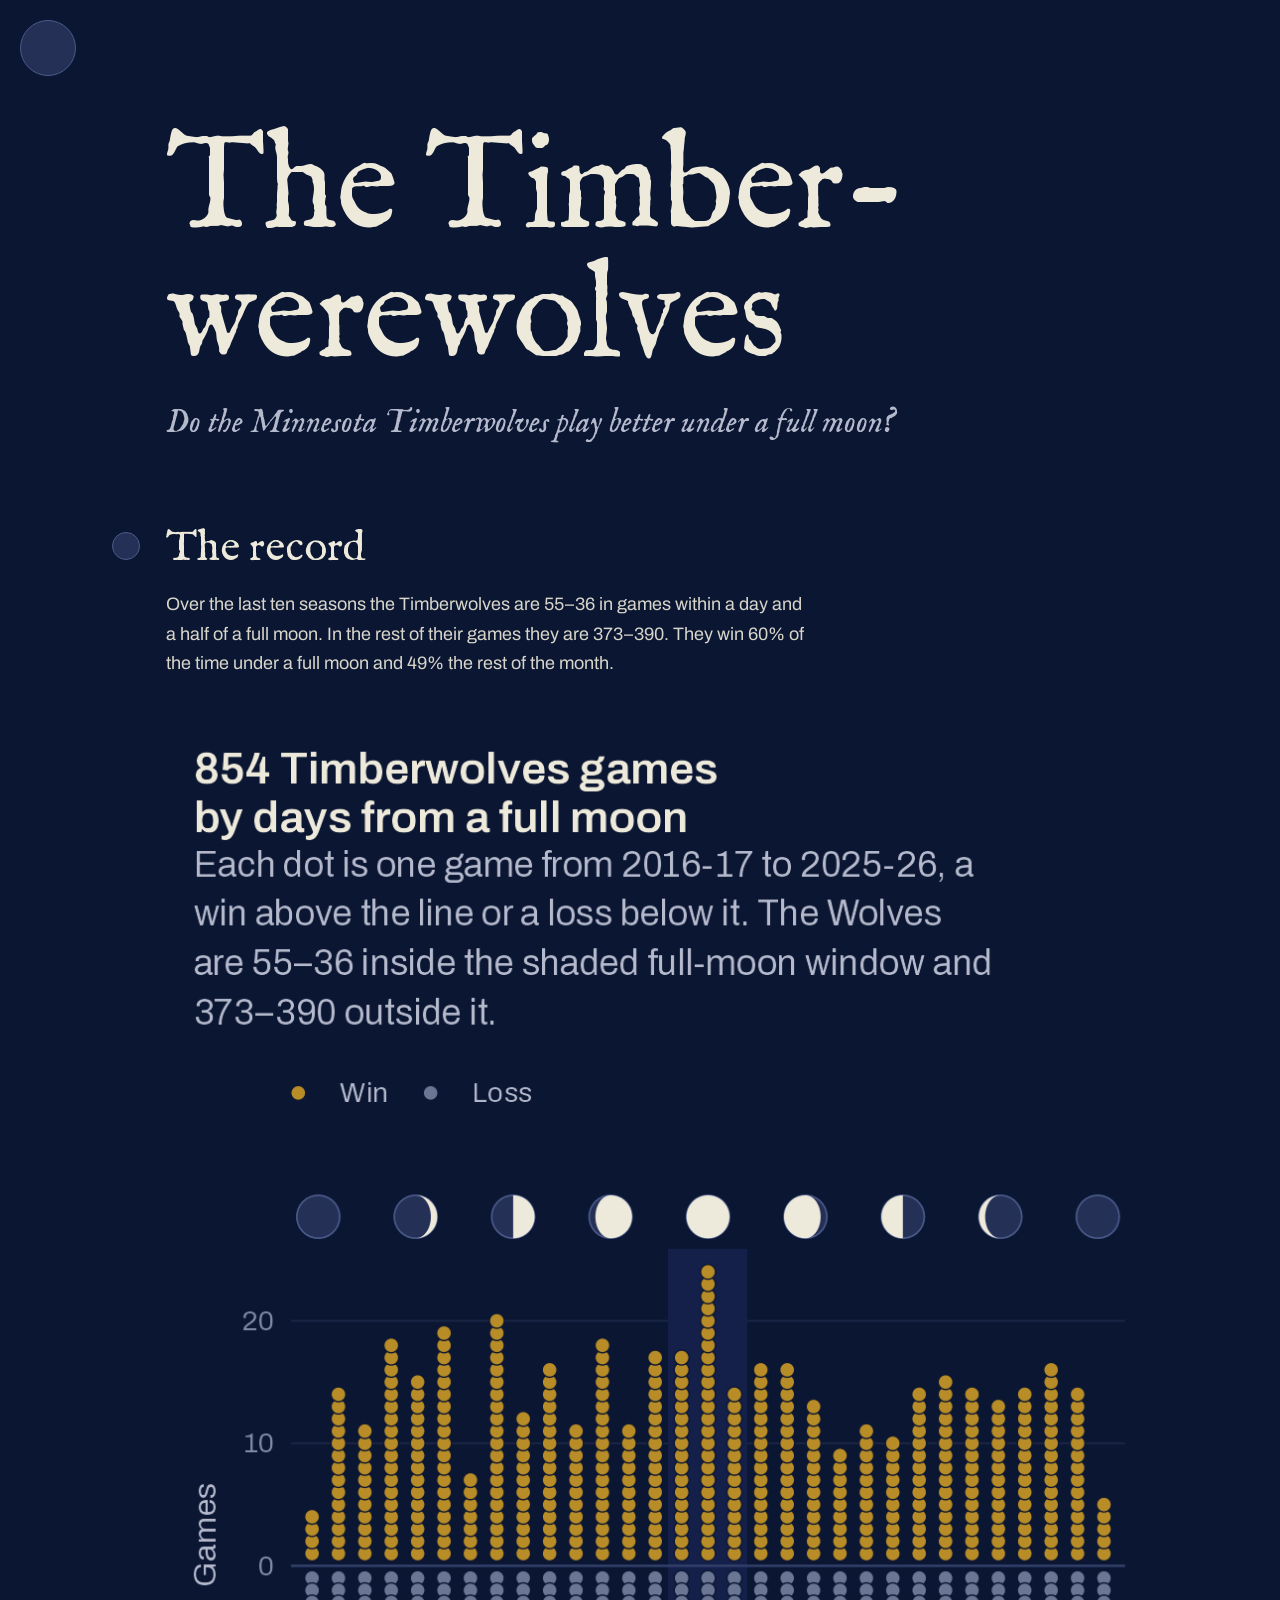
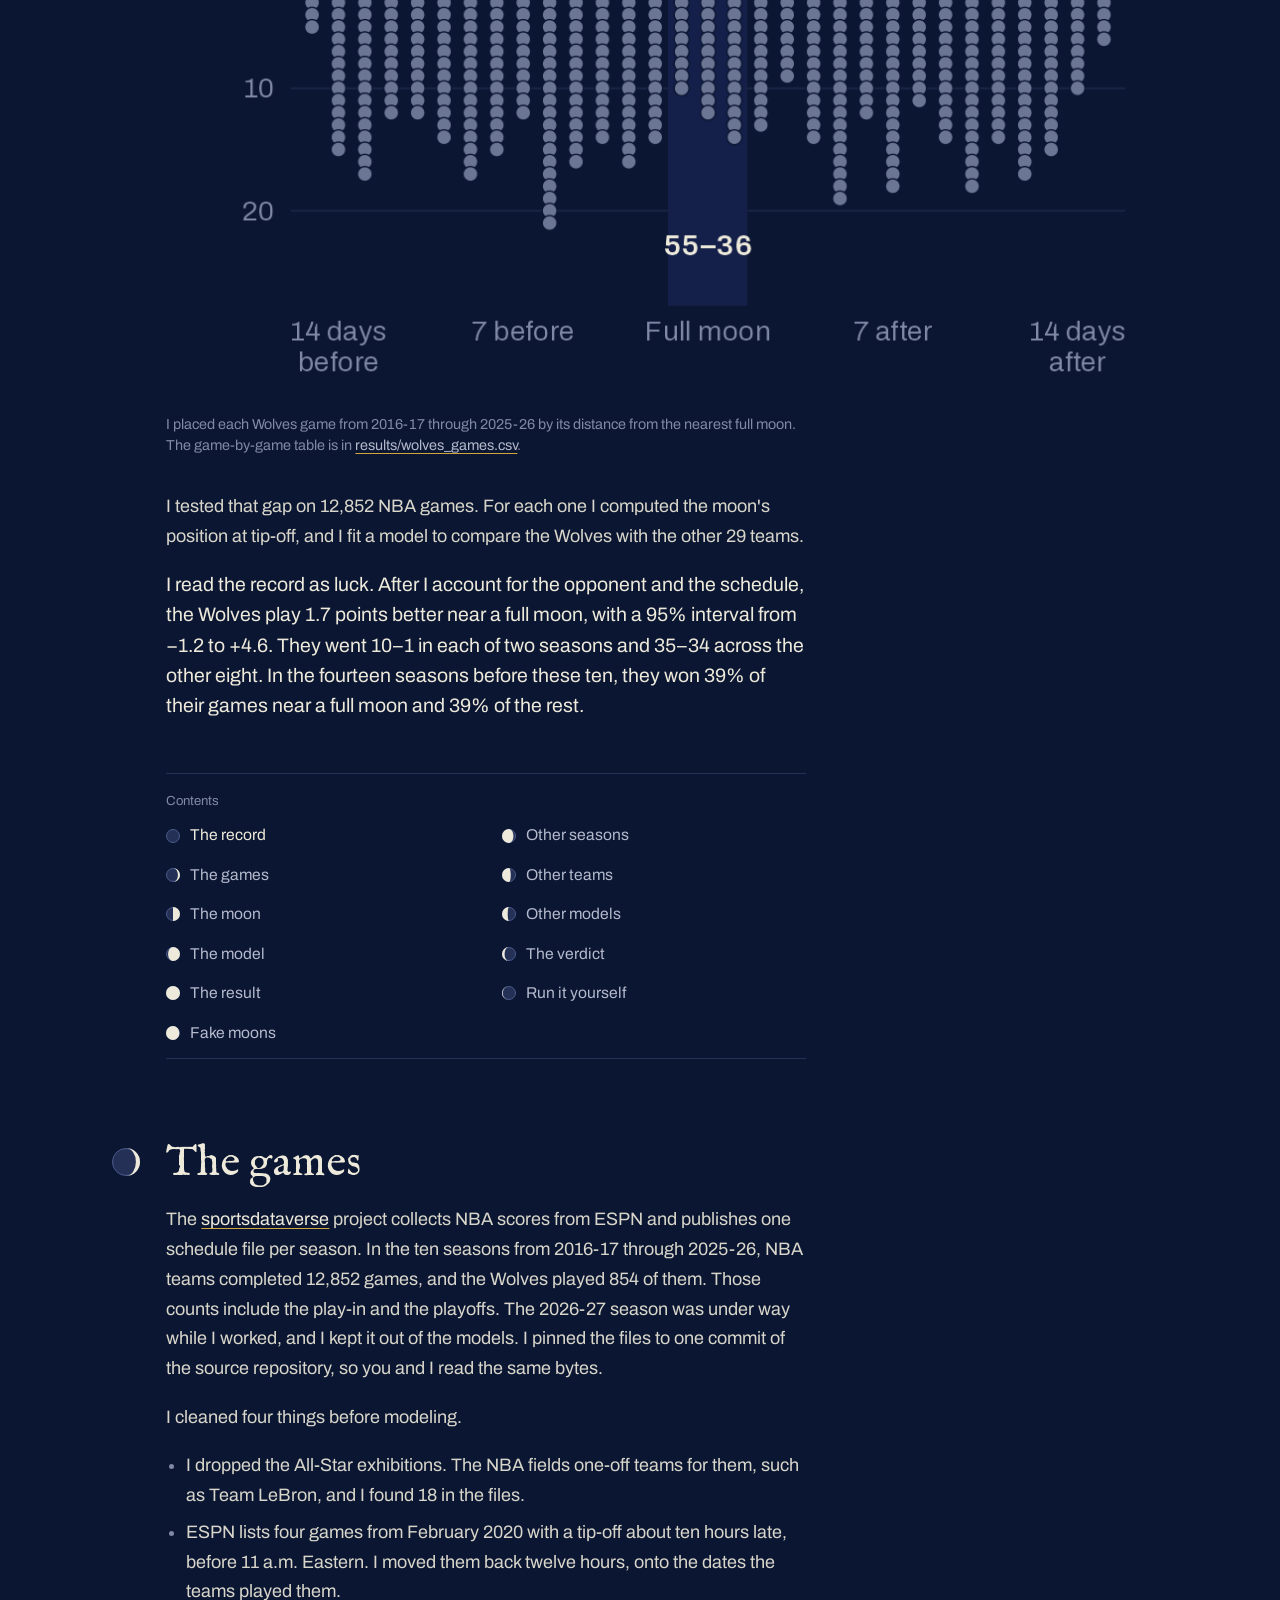
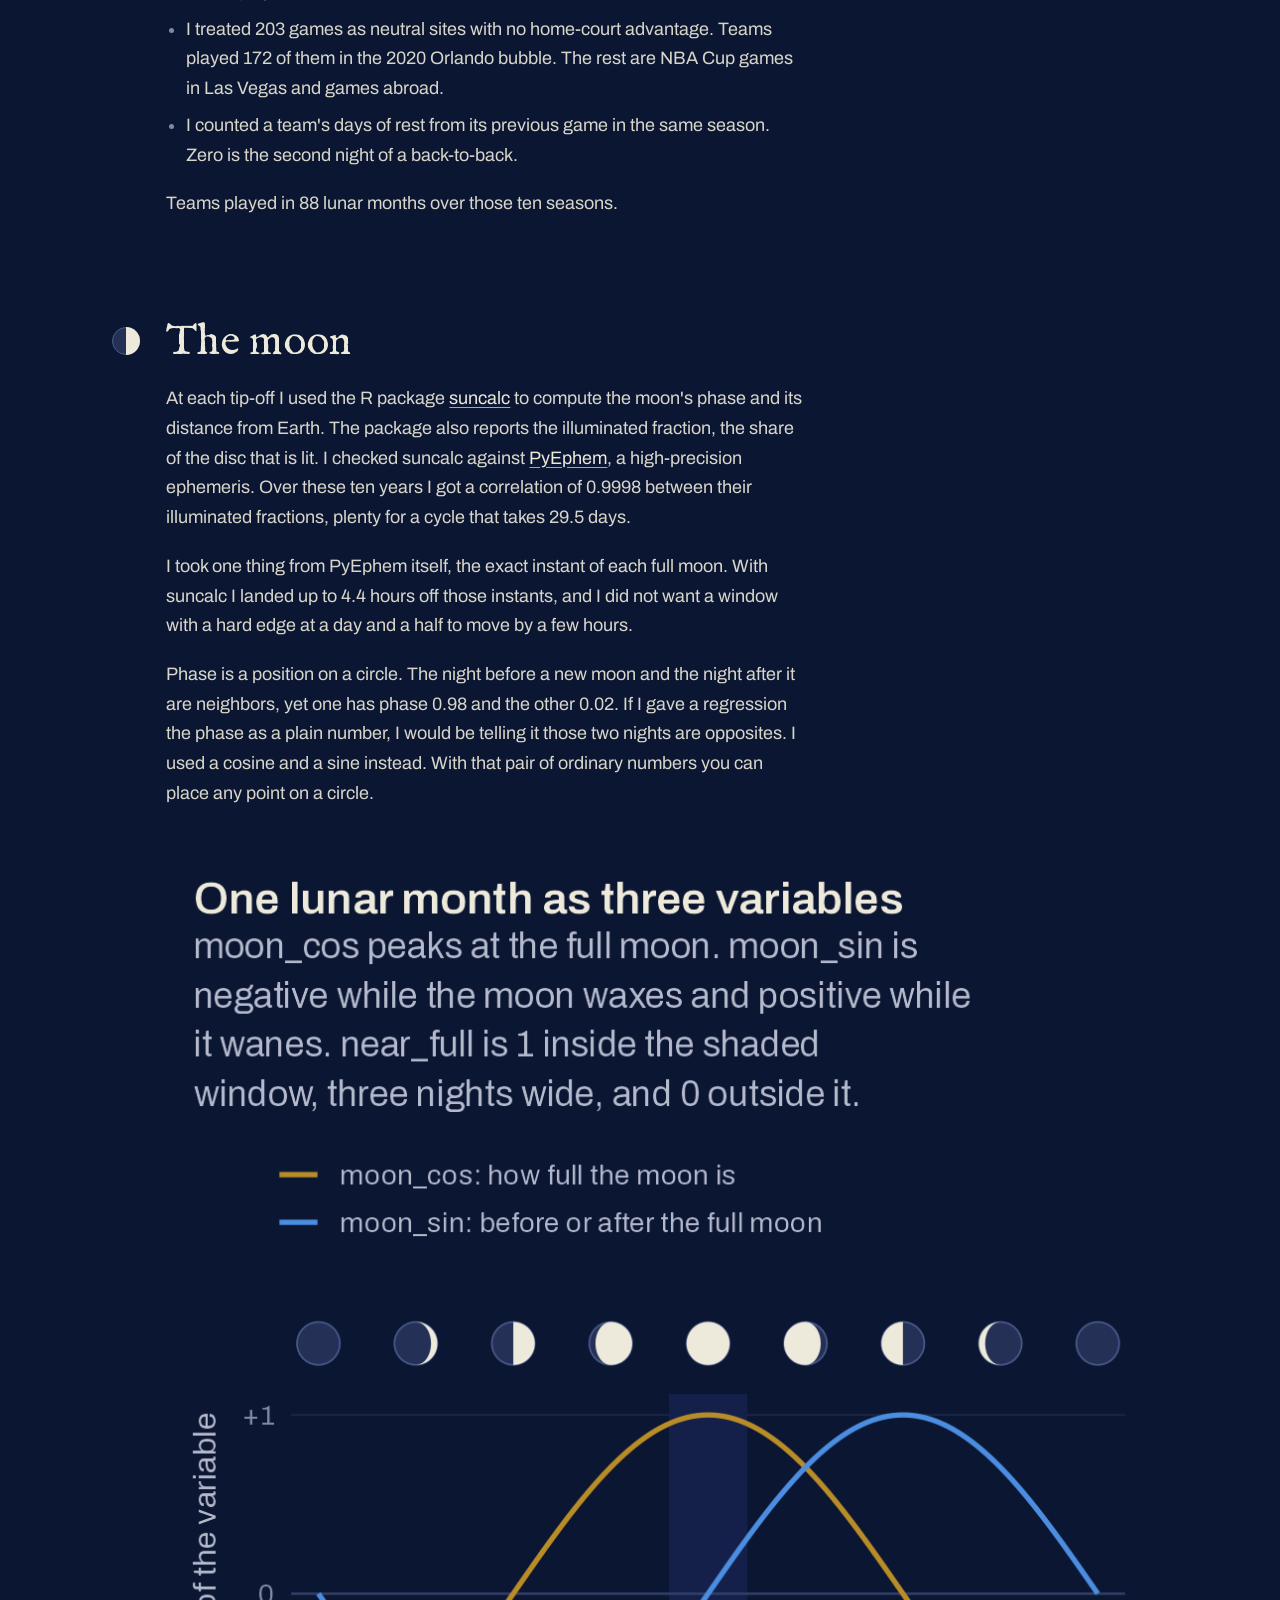
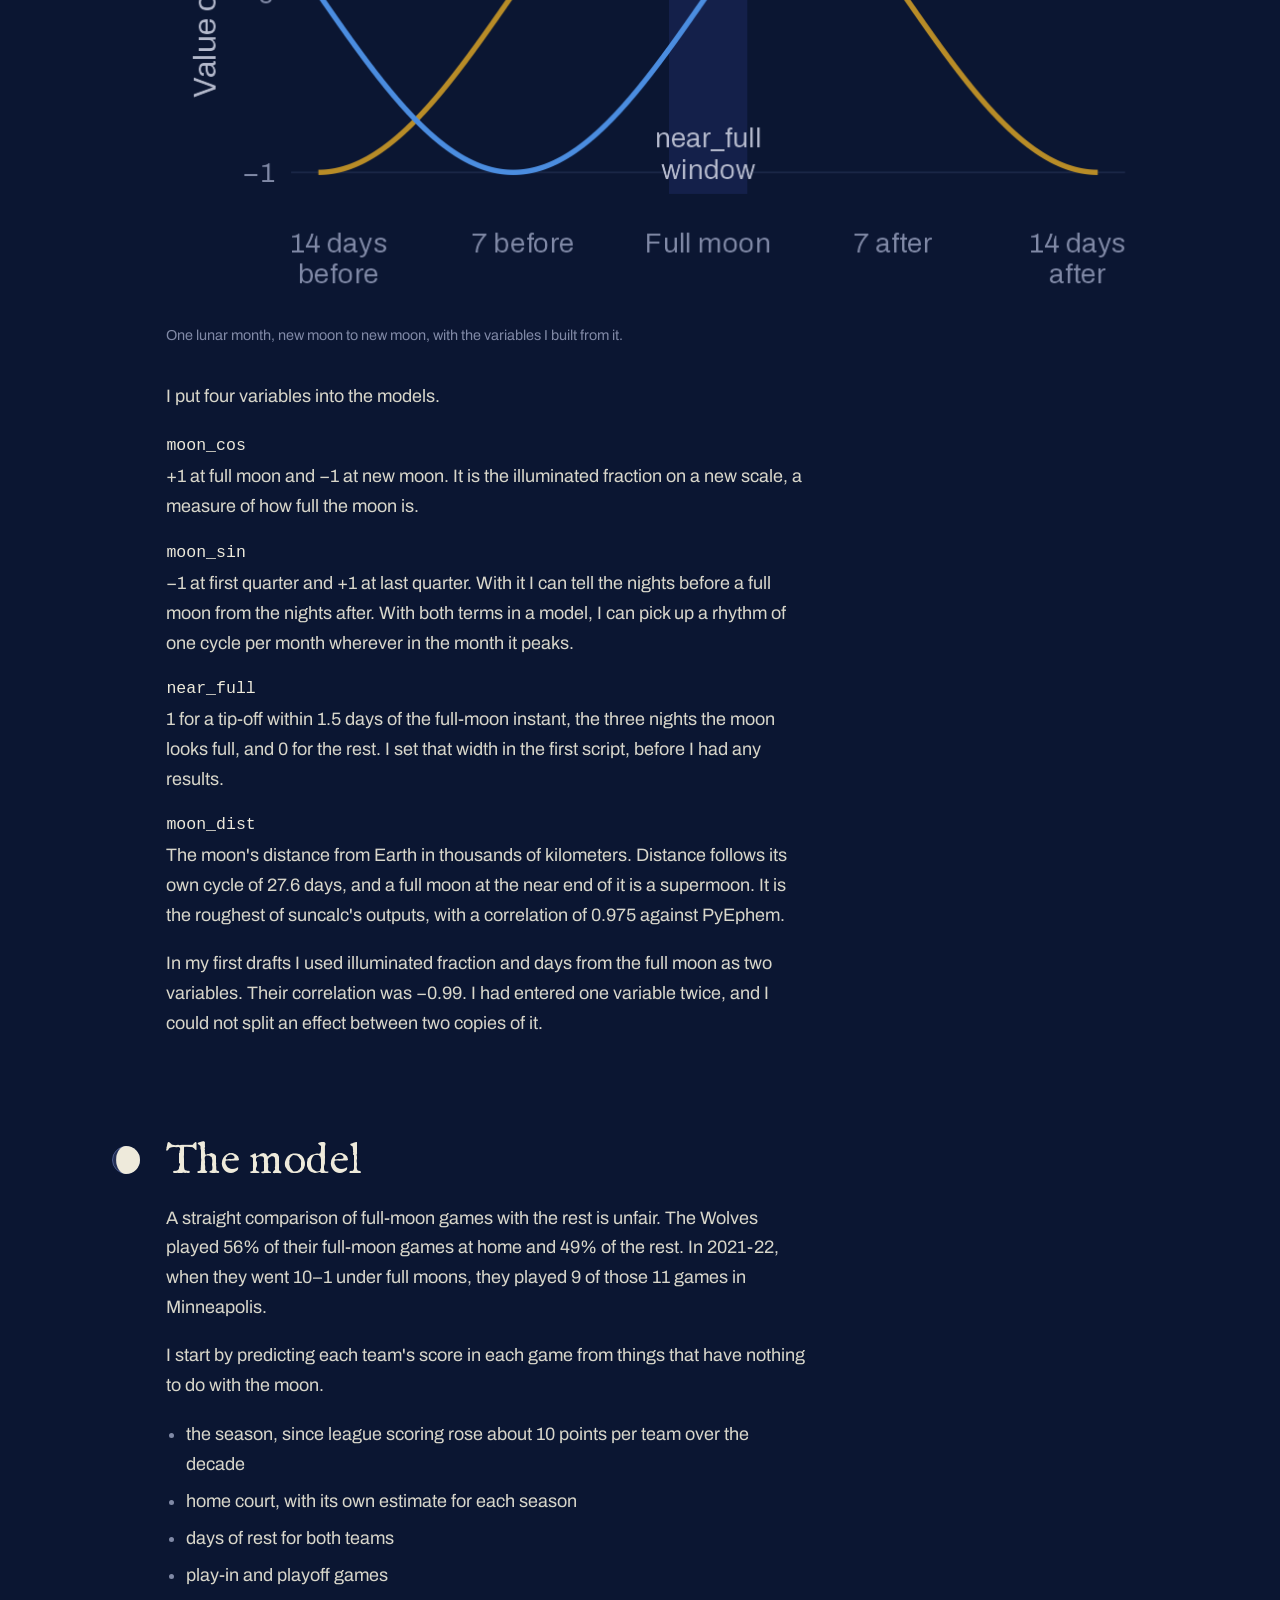
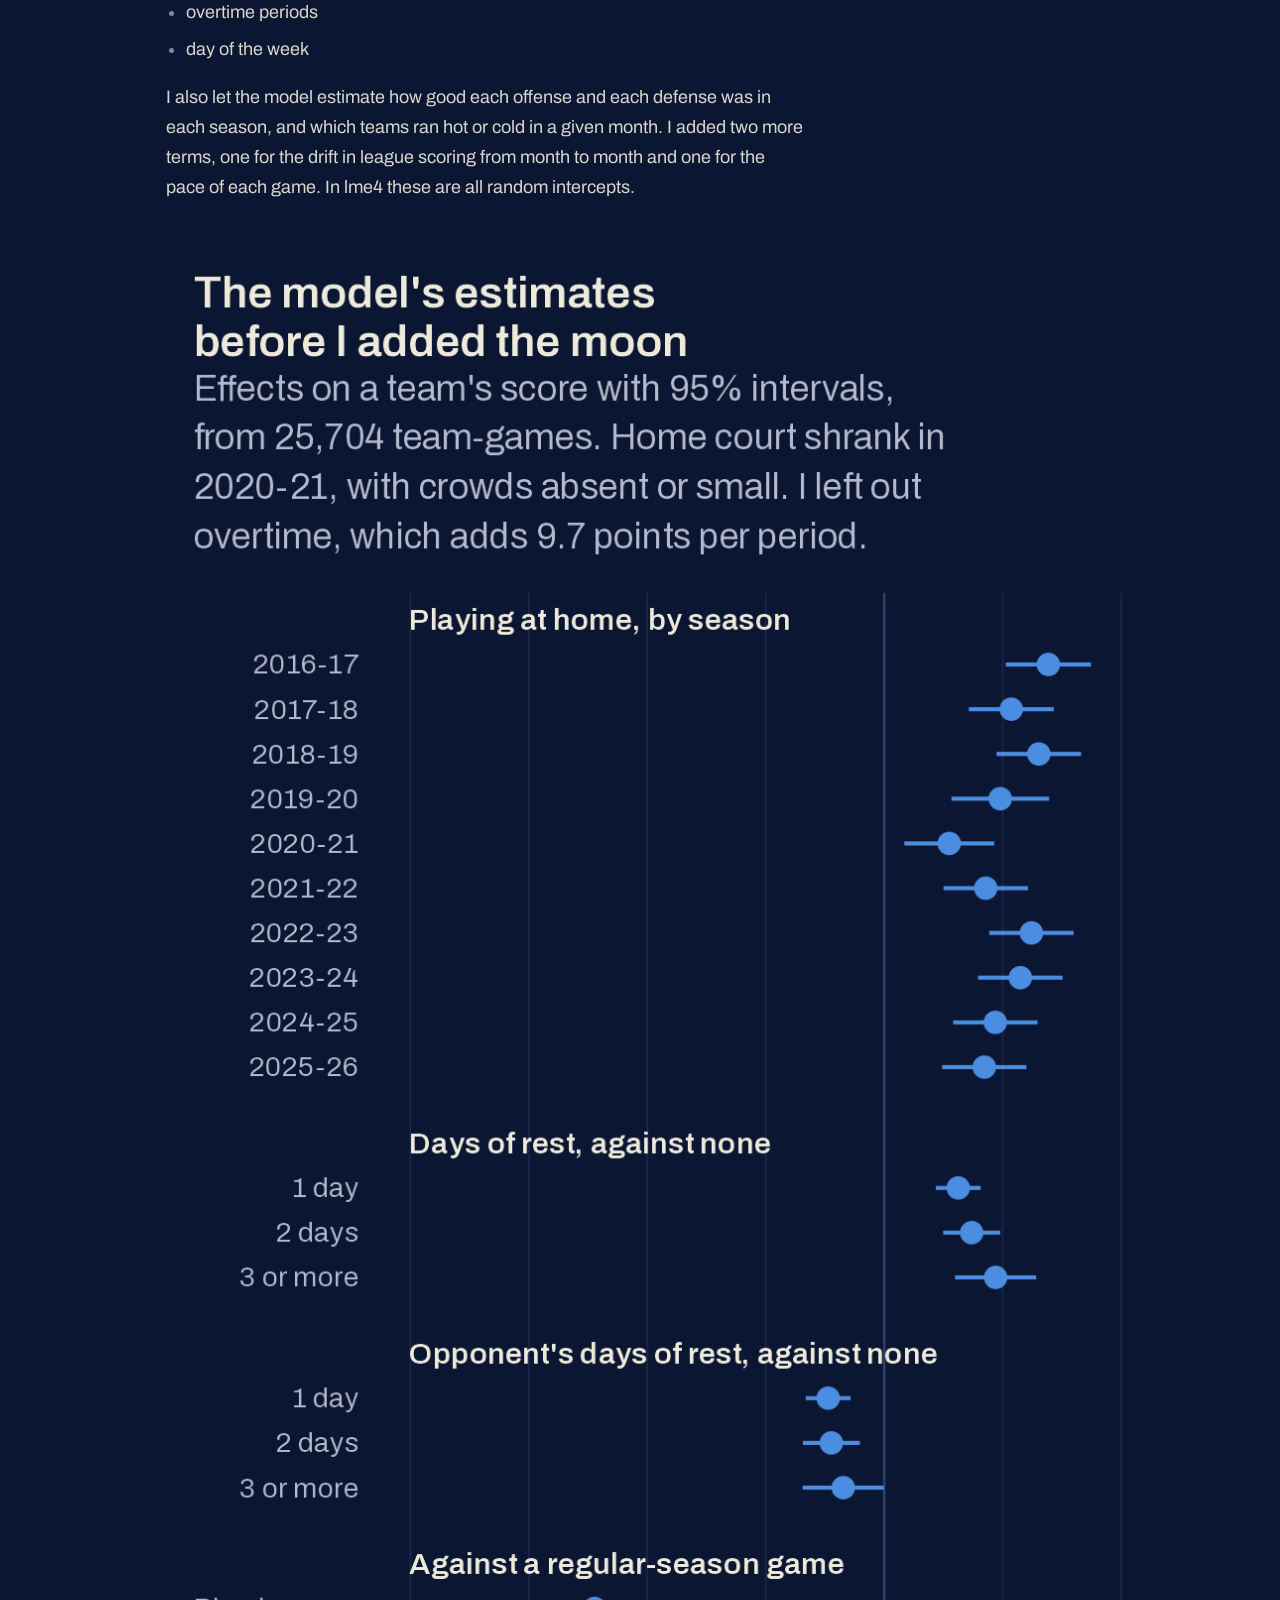
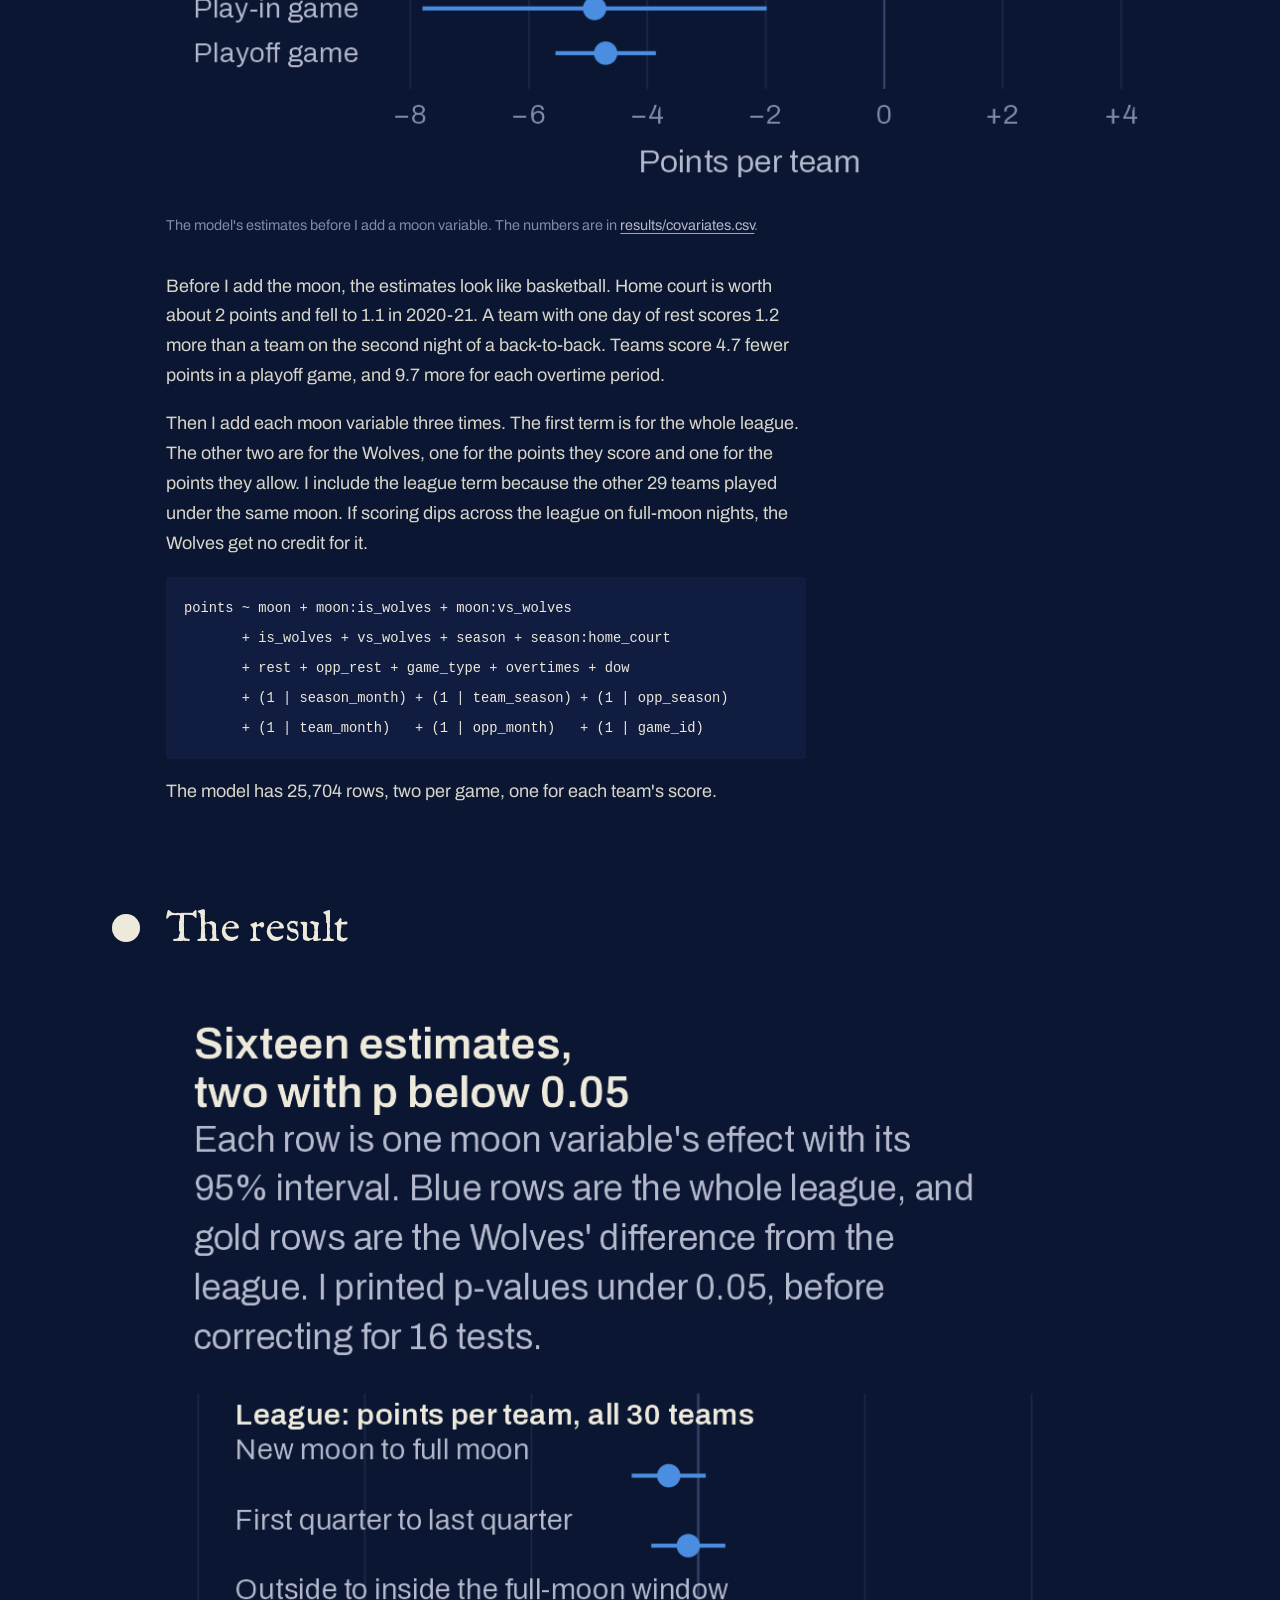
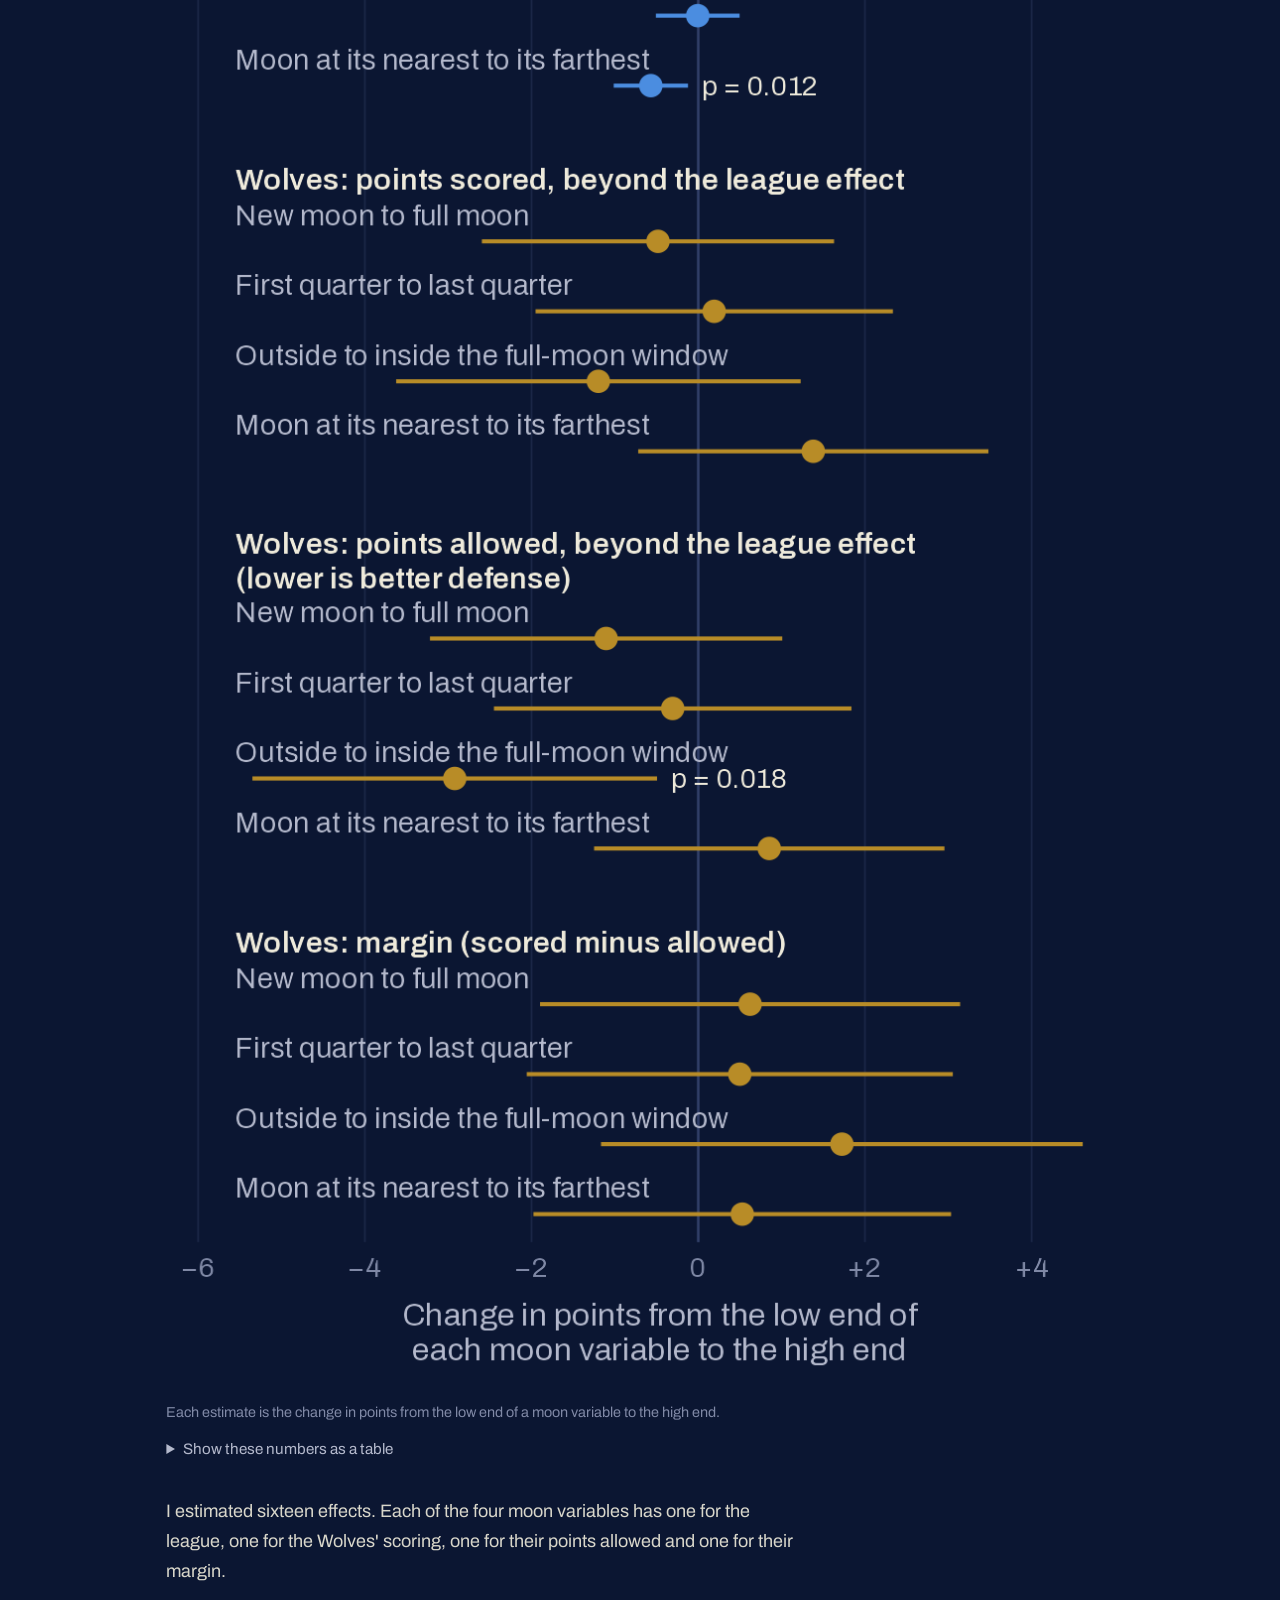
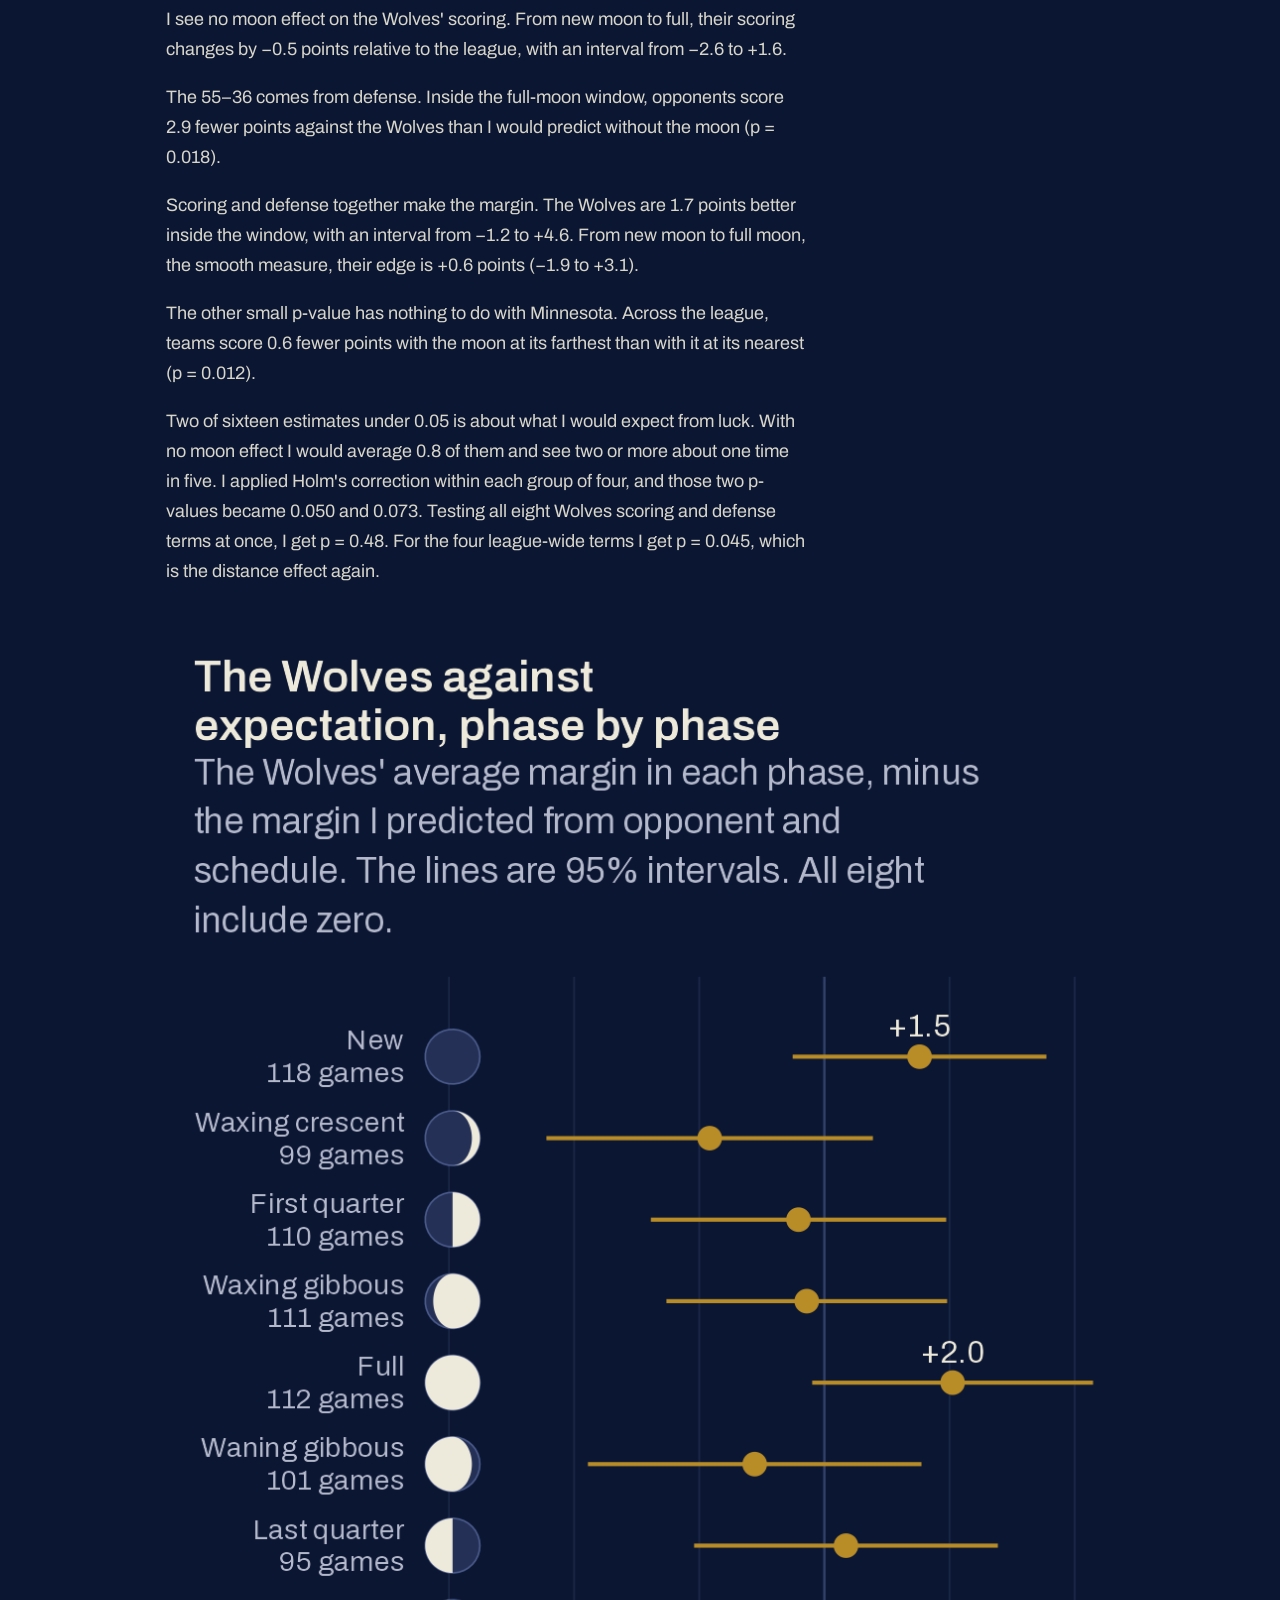
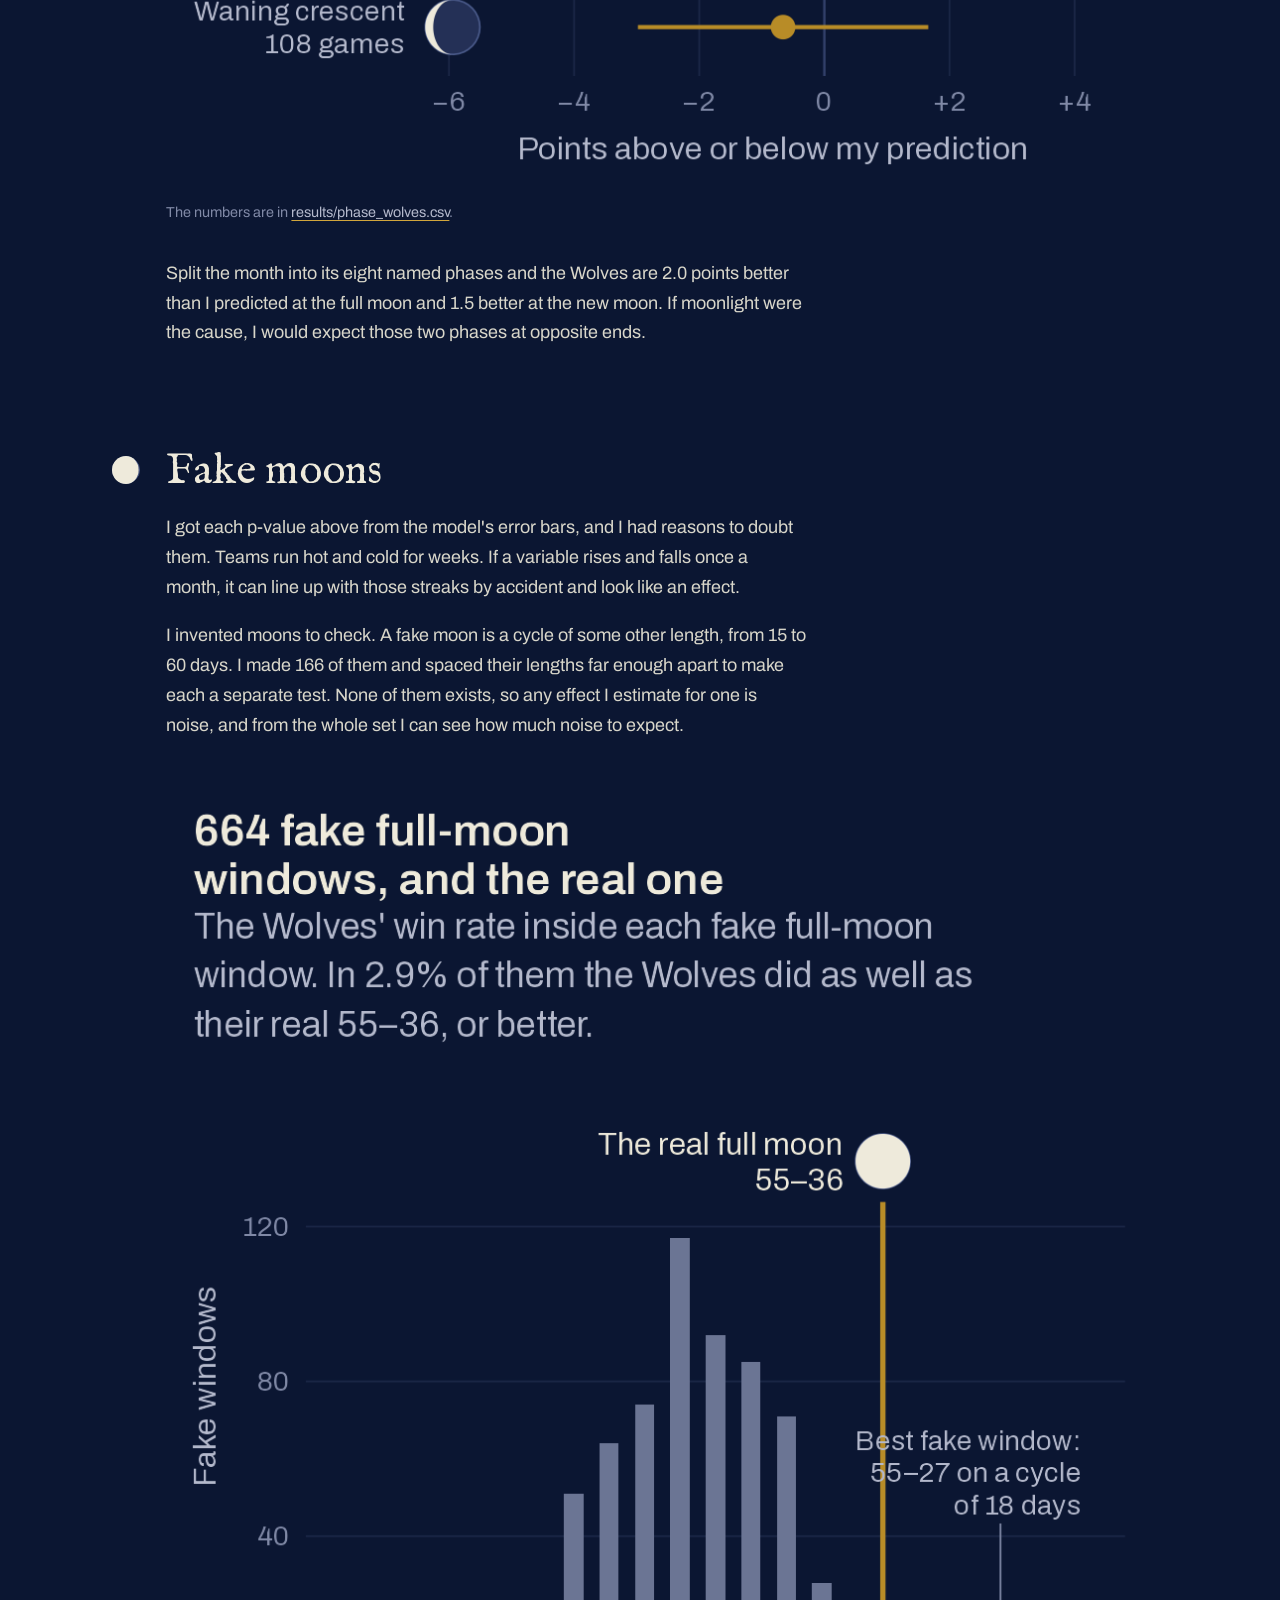
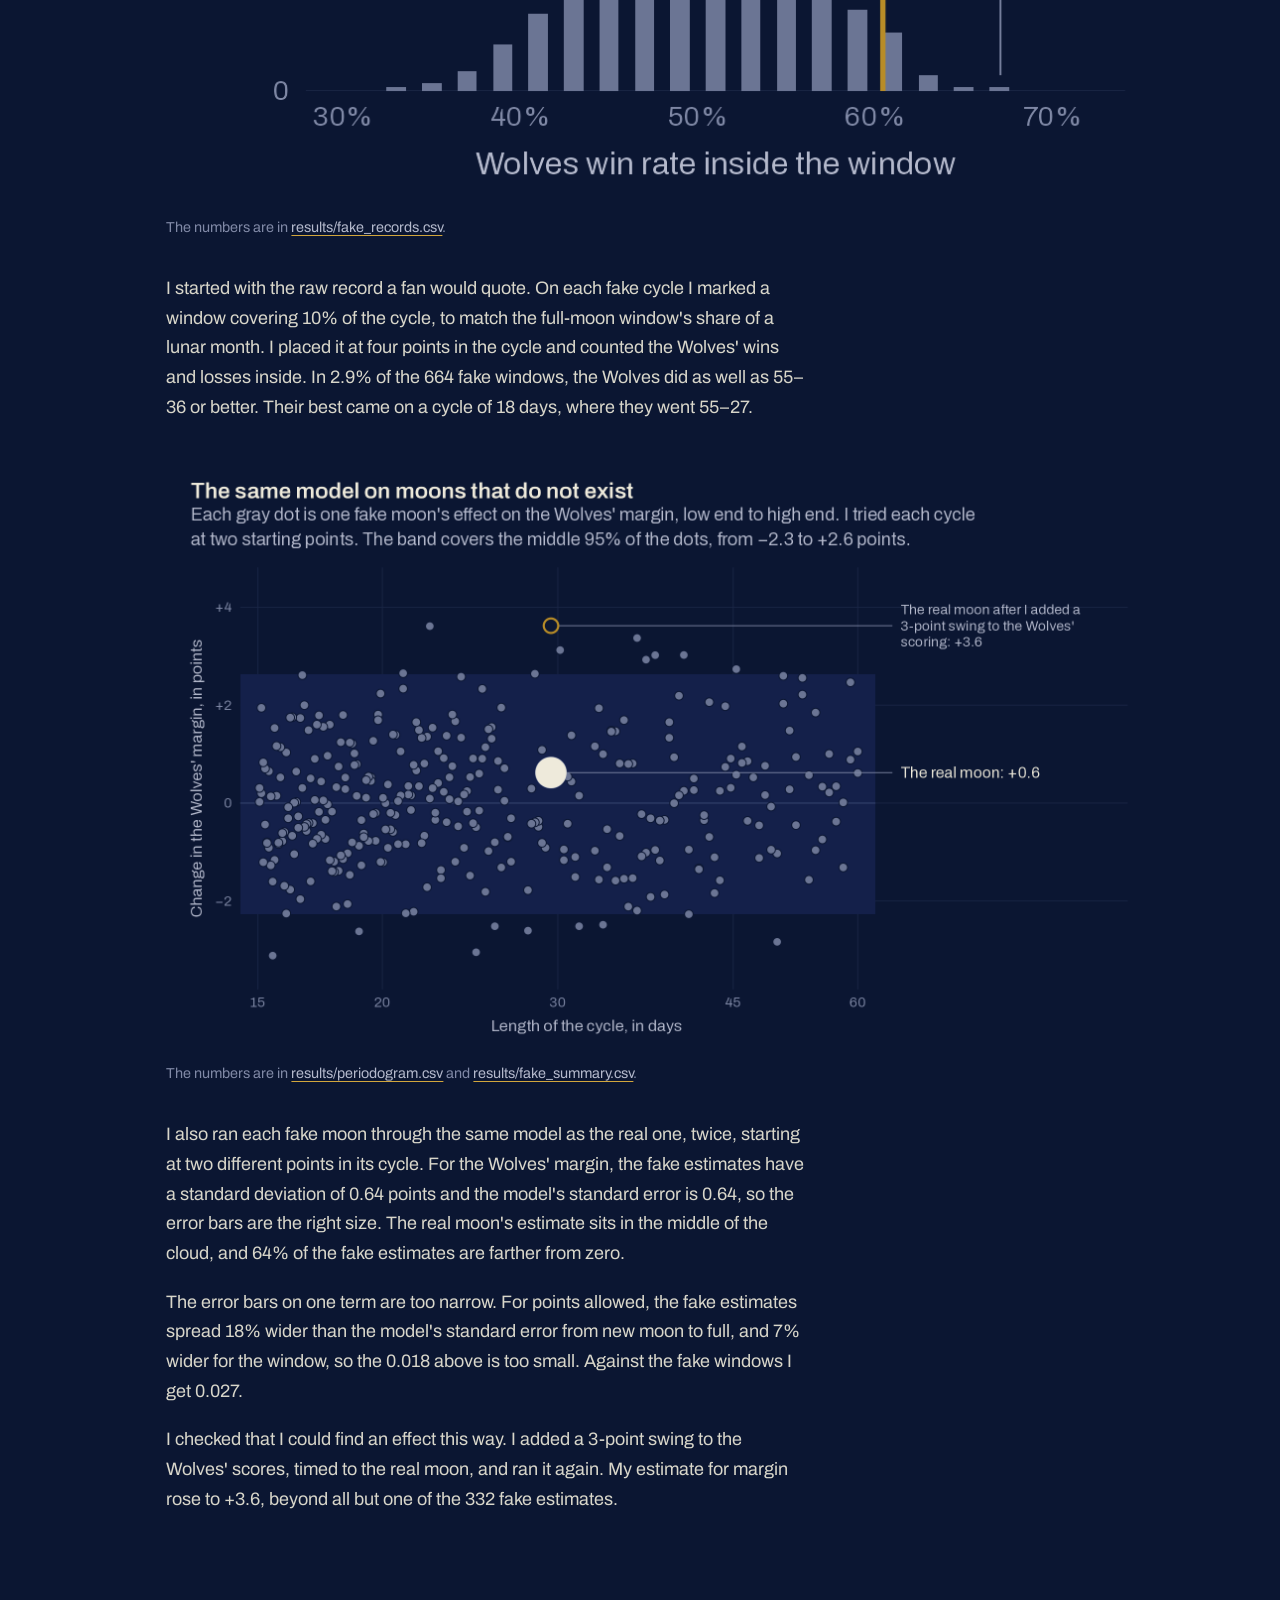
==== commit 9acaa4a6: "Rewrite the text, add phone layouts for the figures and a list of contents No result changed. The ta" ====
--- a/docs/index.html
+++ b/docs/index.html
@@ -4,10 +4,10 @@
 <meta charset="utf-8">
 <meta name="viewport" content="width=device-width, initial-scale=1">
 <title>The Timberwerewolves</title>
-<meta name="description" content="Do the Minnesota Timberwolves play better under a full moon? Ten NBA seasons, 12,852 games, tested in R.">
+<meta name="description" content="Do the Minnesota Timberwolves play better under a full moon? I tested ten NBA seasons, 12,852 games, in R.">
 <meta name="color-scheme" content="dark">
 <meta property="og:title" content="The Timberwerewolves">
-<meta property="og:description" content="The Wolves are 55–36 near a full moon and 373–390 otherwise. Ten seasons of NBA games say what that is worth.">
+<meta property="og:description" content="The Wolves are 55–36 near a full moon and 373–390 otherwise. I tested ten NBA seasons to see what that record is worth.">
 <meta property="og:image" content="https://elkronos.github.io/the_timberwerewolves/assets/figures/games-by-moon.png">
 <meta property="og:type" content="article">
 <link rel="icon" href="data:image/svg+xml,%3Csvg xmlns='http://www.w3.org/2000/svg' viewBox='0 0 32 32'%3E%3Ccircle cx='16' cy='16' r='14' fill='%23eeeadb'/%3E%3C/svg%3E">
@@ -32,72 +32,98 @@
 
 <main>
 
-<section id="record" data-phase="0.000">
+<section id="record" data-phase="0">
   <h2><svg class="moon" width="28" height="28" viewBox="0 0 28 28" aria-hidden="true"><circle cx="14" cy="14" r="13.5" fill="#243056" stroke="#4a5a8a" stroke-width="1"/><path d="M 14 0 A 14 14 0 0 1 14 28 A 14.000 14 0 0 0 14 0 Z" fill="#eeeadb"/></svg>The record</h2>
-  <p>Over the last ten seasons the Timberwolves are 55–36 in games played within a day and a half of a full moon. In every other game they are 373–390. That is a 60% team under a full moon and a 49% team the rest of the month.</p>
-  <figure>
-    <img src="assets/figures/games-by-moon.png" width="2000" height="1440" alt="Dot chart of 854 Timberwolves games arranged by days from the nearest full moon. Wins stack above the line and losses below. The three columns inside the shaded full-moon window hold 55 wins and 36 losses.">
-    <figcaption>Every Wolves game from 2016-17 through 2025-26, placed by its distance from the nearest full moon. The game-by-game table is in <a href="https://github.com/elkronos/the_timberwerewolves/blob/main/results/wolves_games.csv">results/wolves_games.csv</a>.</figcaption>
-  </figure>
-  <p>I tested that gap with 12,852 NBA games, the position of the moon at every tip-off, and a model that compares the Wolves with the other 29 teams.</p>
-  <p class="short">Once the model accounts for opponents, home court and rest, the Wolves' point margin is 1.7 points better near a full moon, with a 95% interval from −1.2 to +4.6. The moon shows no effect on their scoring. Fake moons, cycles of made-up lengths, produce a record as good as 55–36 about 2.9% of the time. In the fourteen seasons before these ten, the Wolves won 39% of their games near a full moon and 39% of the rest.</p>
-</section>
+  <p>Over the last ten seasons the Timberwolves are 55–36 in games within a day and a half of a full moon. In the rest of their games they are 373–390. They win 60% of the time under a full moon and 49% the rest of the month.</p>
+  <figure>
+    <picture>
+      <source media="(max-width: 44rem)" srcset="assets/figures/games-by-moon-narrow.png" width="1000" height="1300">
+      <img src="assets/figures/games-by-moon.png" width="2000" height="1440" alt="Dot chart of 854 Timberwolves games by days from the nearest full moon, with wins above the line and losses below. The three columns inside the shaded full-moon window have 55 wins and 36 losses.">
+    </picture>
+    <figcaption>I placed each Wolves game from 2016-17 through 2025-26 by its distance from the nearest full moon. The game-by-game table is in <a href="https://github.com/elkronos/the_timberwerewolves/blob/main/results/wolves_games.csv">results/wolves_games.csv</a>.</figcaption>
+  </figure>
+  <p>I tested that gap on 12,852 NBA games. For each one I computed the moon's position at tip-off, and I fit a model to compare the Wolves with the other 29 teams.</p>
+  <p class="short">I read the record as luck. After I account for the opponent and the schedule, the Wolves play 1.7 points better near a full moon, with a 95% interval from −1.2 to +4.6. They went 10–1 in each of two seasons and 35–34 across the other eight. In the fourteen seasons before these ten, they won 39% of their games near a full moon and 39% of the rest.</p>
+</section>
+
+<nav class="contents" id="contents" aria-label="Contents">
+  <p class="contents-label">Contents</p>
+  <ol>
+    <li><a href="#record"><svg class="moon" width="14" height="14" viewBox="0 0 14 14" aria-hidden="true"><circle cx="7" cy="7" r="6.5" fill="#243056" stroke="#4a5a8a" stroke-width="1"/><path d="M 7 0 A 7 7 0 0 1 7 14 A 7.000 7 0 0 0 7 0 Z" fill="#eeeadb"/></svg>The record</a></li>
+    <li><a href="#games"><svg class="moon" width="14" height="14" viewBox="0 0 14 14" aria-hidden="true"><circle cx="7" cy="7" r="6.5" fill="#243056" stroke="#4a5a8a" stroke-width="1"/><path d="M 7 0 A 7 7 0 0 1 7 14 A 4.950 7 0 0 0 7 0 Z" fill="#eeeadb"/></svg>The games</a></li>
+    <li><a href="#moon"><svg class="moon" width="14" height="14" viewBox="0 0 14 14" aria-hidden="true"><circle cx="7" cy="7" r="6.5" fill="#243056" stroke="#4a5a8a" stroke-width="1"/><path d="M 7 0 A 7 7 0 0 1 7 14 A 0.000 7 0 0 0 7 0 Z" fill="#eeeadb"/></svg>The moon</a></li>
+    <li><a href="#model"><svg class="moon" width="14" height="14" viewBox="0 0 14 14" aria-hidden="true"><circle cx="7" cy="7" r="6.5" fill="#243056" stroke="#4a5a8a" stroke-width="1"/><path d="M 7 0 A 7 7 0 0 1 7 14 A 4.950 7 0 0 1 7 0 Z" fill="#eeeadb"/></svg>The model</a></li>
+    <li><a href="#result"><svg class="moon" width="14" height="14" viewBox="0 0 14 14" aria-hidden="true"><circle cx="7" cy="7" r="6.5" fill="#243056" stroke="#4a5a8a" stroke-width="1"/><path d="M 7 0 A 7 7 0 0 1 7 14 A 7.000 7 0 0 1 7 0 Z" fill="#eeeadb"/></svg>The result</a></li>
+    <li><a href="#fake-moons"><svg class="moon" width="14" height="14" viewBox="0 0 14 14" aria-hidden="true"><circle cx="7" cy="7" r="6.5" fill="#243056" stroke="#4a5a8a" stroke-width="1"/><path d="M 7 0 A 7 7 0 0 0 7 14 A 6.334 7 0 0 0 7 0 Z" fill="#eeeadb"/></svg>Fake moons</a></li>
+    <li><a href="#seasons"><svg class="moon" width="14" height="14" viewBox="0 0 14 14" aria-hidden="true"><circle cx="7" cy="7" r="6.5" fill="#243056" stroke="#4a5a8a" stroke-width="1"/><path d="M 7 0 A 7 7 0 0 0 7 14 A 4.462 7 0 0 0 7 0 Z" fill="#eeeadb"/></svg>Other seasons</a></li>
+    <li><a href="#teams"><svg class="moon" width="14" height="14" viewBox="0 0 14 14" aria-hidden="true"><circle cx="7" cy="7" r="6.5" fill="#243056" stroke="#4a5a8a" stroke-width="1"/><path d="M 7 0 A 7 7 0 0 0 7 14 A 1.741 7 0 0 0 7 0 Z" fill="#eeeadb"/></svg>Other teams</a></li>
+    <li><a href="#models"><svg class="moon" width="14" height="14" viewBox="0 0 14 14" aria-hidden="true"><circle cx="7" cy="7" r="6.5" fill="#243056" stroke="#4a5a8a" stroke-width="1"/><path d="M 7 0 A 7 7 0 0 0 7 14 A 1.312 7 0 0 1 7 0 Z" fill="#eeeadb"/></svg>Other models</a></li>
+    <li><a href="#verdict"><svg class="moon" width="14" height="14" viewBox="0 0 14 14" aria-hidden="true"><circle cx="7" cy="7" r="6.5" fill="#243056" stroke="#4a5a8a" stroke-width="1"/><path d="M 7 0 A 7 7 0 0 0 7 14 A 4.462 7 0 0 1 7 0 Z" fill="#eeeadb"/></svg>The verdict</a></li>
+    <li><a href="#run"><svg class="moon" width="14" height="14" viewBox="0 0 14 14" aria-hidden="true"><circle cx="7" cy="7" r="6.5" fill="#243056" stroke="#4a5a8a" stroke-width="1"/><path d="M 7 0 A 7 7 0 0 0 7 14 A 6.334 7 0 0 1 7 0 Z" fill="#eeeadb"/></svg>Run it yourself</a></li>
+  </ol>
+</nav>
 
 <section id="games" data-phase="0.125">
   <h2><svg class="moon" width="28" height="28" viewBox="0 0 28 28" aria-hidden="true"><circle cx="14" cy="14" r="13.5" fill="#243056" stroke="#4a5a8a" stroke-width="1"/><path d="M 14 0 A 14 14 0 0 1 14 28 A 9.899 14 0 0 0 14 0 Z" fill="#eeeadb"/></svg>The games</h2>
-  <p>The scores come from ESPN by way of the <a href="https://github.com/sportsdataverse/hoopR-nba-raw">sportsdataverse</a> project, which publishes one schedule file per NBA season. I used the ten seasons from 2016-17 through 2025-26: 12,852 completed games, 854 of them Wolves games, counting the regular season, the play-in and the playoffs. The 2026-27 season was under way when I ran this, and I left it out. I pinned the files to one commit of the source repository, so every run reads the same bytes.</p>
-  <p>Four things needed cleaning before any modeling.</p>
+  <p>The <a href="https://github.com/sportsdataverse/hoopR-nba-raw">sportsdataverse</a> project collects NBA scores from ESPN and publishes one schedule file per season. In the ten seasons from 2016-17 through 2025-26, NBA teams completed 12,852 games, and the Wolves played 854 of them. Those counts include the play-in and the playoffs. The 2026-27 season was under way while I worked, and I kept it out of the models. I pinned the files to one commit of the source repository, so you and I read the same bytes.</p>
+  <p>I cleaned four things before modeling.</p>
   <ul>
-    <li>All-Star exhibitions are out. They use one-off teams such as Team LeBron, and 18 of them were in the files.</li>
-    <li>Four games from February 2020 carry tip-off times about ten hours late, before 11 a.m. Eastern. I moved them back twelve hours so each sits on the date it was played.</li>
-    <li>203 games count as neutral sites with no home-court advantage: the 2020 Orlando bubble, the NBA Cup games in Las Vegas and the games played abroad.</li>
-    <li>A team's days of rest come from its previous game in the same season. Zero means the second night of a back-to-back.</li>
+    <li>I dropped the All-Star exhibitions. The NBA fields one-off teams for them, such as Team LeBron, and I found 18 in the files.</li>
+    <li>ESPN lists four games from February 2020 with a tip-off about ten hours late, before 11 a.m. Eastern. I moved them back twelve hours, onto the dates the teams played them.</li>
+    <li>I treated 203 games as neutral sites with no home-court advantage. Teams played 172 of them in the 2020 Orlando bubble. The rest are NBA Cup games in Las Vegas and games abroad.</li>
+    <li>I counted a team's days of rest from its previous game in the same season. Zero is the second night of a back-to-back.</li>
   </ul>
-  <p>Those ten seasons hold 88 lunar months with games in them.</p>
-</section>
-
-<section id="moon" data-phase="0.250">
+  <p>Teams played in 88 lunar months over those ten seasons.</p>
+</section>
+
+<section id="moon" data-phase="0.25">
   <h2><svg class="moon" width="28" height="28" viewBox="0 0 28 28" aria-hidden="true"><circle cx="14" cy="14" r="13.5" fill="#243056" stroke="#4a5a8a" stroke-width="1"/><path d="M 14 0 A 14 14 0 0 1 14 28 A 0.000 14 0 0 0 14 0 Z" fill="#eeeadb"/></svg>The moon</h2>
-  <p>The R package <a href="https://cran.r-project.org/package=suncalc">suncalc</a> gives the moon's illuminated fraction, its phase and its distance from Earth at any instant. I computed all three at each tip-off. Checked against <a href="https://rhodesmill.org/pyephem/">PyEphem</a>, a high-precision ephemeris, suncalc's illuminated fraction correlates 0.9998 over these ten years, which is plenty for something that takes 29.5 days to cycle.</p>
-  <p>The exact instant of each full moon is the one thing I took from PyEphem directly. suncalc's full-moon times run up to 4.4 hours off, and a window with a hard edge at a day and a half should not move by a few hours.</p>
-  <p>Phase is a position on a circle. The night before a new moon and the night after it are neighbors, yet one has phase 0.98 and the other 0.02. A regression given phase as a plain number would treat those two nights as opposites. Cosine and sine fix that, because together they describe a position on a circle with two ordinary numbers.</p>
-  <figure>
-    <img src="assets/figures/moon-variables.png" width="2000" height="1120" loading="lazy" alt="Line chart of one lunar month. The moon_cos line rises from minus one at new moon to plus one at full moon and falls back. The moon_sin line is negative before the full moon and positive after it. A shaded band three nights wide marks the near_full window.">
-    <figcaption>One lunar month, new moon to new moon, and the variables built from it.</figcaption>
-  </figure>
-  <p>Four variables go into the models.</p>
+  <p>At each tip-off I used the R package <a href="https://cran.r-project.org/package=suncalc">suncalc</a> to compute the moon's phase and its distance from Earth. The package also reports the illuminated fraction, the share of the disc that is lit. I checked suncalc against <a href="https://rhodesmill.org/pyephem/">PyEphem</a>, a high-precision ephemeris. Over these ten years I got a correlation of 0.9998 between their illuminated fractions, plenty for a cycle that takes 29.5 days.</p>
+  <p>I took one thing from PyEphem itself, the exact instant of each full moon. With suncalc I landed up to 4.4 hours off those instants, and I did not want a window with a hard edge at a day and a half to move by a few hours.</p>
+  <p>Phase is a position on a circle. The night before a new moon and the night after it are neighbors, yet one has phase 0.98 and the other 0.02. If I gave a regression the phase as a plain number, I would be telling it those two nights are opposites. I used a cosine and a sine instead. With that pair of ordinary numbers you can place any point on a circle.</p>
+  <figure>
+    <picture>
+      <source media="(max-width: 44rem)" srcset="assets/figures/moon-variables-narrow.png" width="1000" height="1080">
+      <img src="assets/figures/moon-variables.png" width="2000" height="1120" loading="lazy" alt="Line chart of one lunar month. The moon_cos line rises from minus one at new moon to plus one at full moon and falls back. The moon_sin line is negative before the full moon and positive after it. A shaded band three nights wide marks the near_full window.">
+    </picture>
+    <figcaption>One lunar month, new moon to new moon, with the variables I built from it.</figcaption>
+  </figure>
+  <p>I put four variables into the models.</p>
   <dl>
     <dt><code>moon_cos</code></dt>
-    <dd>+1 at full moon and −1 at new moon. It is the illuminated fraction rescaled, so it measures how full the moon is.</dd>
+    <dd>+1 at full moon and −1 at new moon. It is the illuminated fraction on a new scale, a measure of how full the moon is.</dd>
     <dt><code>moon_sin</code></dt>
-    <dd>−1 at first quarter and +1 at last quarter. It tells the nights before a full moon from the nights after. With both terms in a model, a monthly rhythm that peaks anywhere in the cycle shows up in one or the other.</dd>
+    <dd>−1 at first quarter and +1 at last quarter. With it I can tell the nights before a full moon from the nights after. With both terms in a model, I can pick up a rhythm of one cycle per month wherever in the month it peaks.</dd>
     <dt><code>near_full</code></dt>
-    <dd>1 when tip-off is within 1.5 days of the full-moon instant, the three nights the moon looks full, and 0 otherwise. I set that width in the first script, before any results existed.</dd>
+    <dd>1 for a tip-off within 1.5 days of the full-moon instant, the three nights the moon looks full, and 0 for the rest. I set that width in the first script, before I had any results.</dd>
     <dt><code>moon_dist</code></dt>
-    <dd>Distance from Earth in thousands of kilometers. It runs on its own 27.6-day cycle and is the supermoon variable. suncalc's distance is the roughest of its three outputs, correlating 0.975 with PyEphem.</dd>
+    <dd>The moon's distance from Earth in thousands of kilometers. Distance follows its own cycle of 27.6 days, and a full moon at the near end of it is a supermoon. It is the roughest of suncalc's outputs, with a correlation of 0.975 against PyEphem.</dd>
   </dl>
-  <p>The first versions of this analysis used illuminated fraction and days from the full moon as separate variables. Their correlation was −0.99, which makes them one variable entered twice, and a model cannot tell two copies of one thing apart.</p>
+  <p>In my first drafts I used illuminated fraction and days from the full moon as two variables. Their correlation was −0.99. I had entered one variable twice, and I could not split an effect between two copies of it.</p>
 </section>
 
 <section id="model" data-phase="0.375">
   <h2><svg class="moon" width="28" height="28" viewBox="0 0 28 28" aria-hidden="true"><circle cx="14" cy="14" r="13.5" fill="#243056" stroke="#4a5a8a" stroke-width="1"/><path d="M 14 0 A 14 14 0 0 1 14 28 A 9.899 14 0 0 1 14 0 Z" fill="#eeeadb"/></svg>The model</h2>
-  <p>Comparing full-moon games with all the others is not a fair fight. The Wolves played 56% of their full-moon games at home and 49% of the rest. In 2021-22, when they went 10–1 under full moons, 9 of those 11 games were in Minneapolis.</p>
-  <p>So the model starts by predicting every team's score in every game from things that have nothing to do with the moon:</p>
+  <p>A straight comparison of full-moon games with the rest is unfair. The Wolves played 56% of their full-moon games at home and 49% of the rest. In 2021-22, when they went 10–1 under full moons, they played 9 of those 11 games in Minneapolis.</p>
+  <p>I start by predicting each team's score in each game from things that have nothing to do with the moon.</p>
   <ul>
     <li>the season, since league scoring rose about 10 points per team over the decade</li>
-    <li>home court, estimated separately for each season</li>
+    <li>home court, with its own estimate for each season</li>
     <li>days of rest for both teams</li>
-    <li>whether the game is a play-in or playoff game</li>
+    <li>play-in and playoff games</li>
     <li>overtime periods</li>
     <li>day of the week</li>
   </ul>
-  <p>It also learns how good each offense and each defense was in each season, which teams ran hot or cold in a given month, how league scoring drifted from month to month, and how fast each individual game was played. In lme4 those are random intercepts.</p>
-  <figure>
-    <img src="assets/figures/covariates.png" width="2000" height="1720" loading="lazy" alt="Dot-and-interval chart of the model's estimates. Home court is worth between 1.1 and 2.8 points depending on the season, lowest in 2020-21. A day or more of rest adds 1.2 to 1.9 points, a rested opponent takes away 0.7 to 0.9, and playoff games run 4.7 points lower.">
-    <figcaption>The model's estimates before any moon variable is added. The numbers are in <a href="https://github.com/elkronos/the_timberwerewolves/blob/main/results/covariates.csv">results/covariates.csv</a>.</figcaption>
-  </figure>
-  <p>Before the moon enters, the model's estimates look like basketball. Home court is worth about 2 points and fell to 1.1 in 2020-21. A team with one day of rest scores 1.2 more than a team on the second night of a back-to-back. Playoff games run 4.7 points lower per team, and each overtime period adds 9.7.</p>
-  <p>Then each moon variable goes in three times: once for the whole league, once for the Wolves when they have the ball, and once for the Wolves on defense. The league term is there because the other 29 teams played under the same moon. If scoring dips everywhere on full-moon nights, the Wolves get no credit for it. What remains is how the Wolves differ from everyone else.</p>
+  <p>I also let the model estimate how good each offense and each defense was in each season, and which teams ran hot or cold in a given month. I added two more terms, one for the drift in league scoring from month to month and one for the pace of each game. In lme4 these are all random intercepts.</p>
+  <figure>
+    <picture>
+      <source media="(max-width: 44rem)" srcset="assets/figures/covariates-narrow.png" width="1000" height="1580">
+      <img src="assets/figures/covariates.png" width="2000" height="1720" loading="lazy" alt="Dot-and-interval chart of the model's estimates. Home court is worth between 1.1 and 2.8 points depending on the season, lowest in 2020-21. A day or more of rest adds 1.2 to 1.9 points, a rested opponent takes away 0.7 to 0.9, and teams score 4.7 fewer points in playoff games.">
+    </picture>
+    <figcaption>The model's estimates before I add a moon variable. The numbers are in <a href="https://github.com/elkronos/the_timberwerewolves/blob/main/results/covariates.csv">results/covariates.csv</a>.</figcaption>
+  </figure>
+  <p>Before I add the moon, the estimates look like basketball. Home court is worth about 2 points and fell to 1.1 in 2020-21. A team with one day of rest scores 1.2 more than a team on the second night of a back-to-back. Teams score 4.7 fewer points in a playoff game, and 9.7 more for each overtime period.</p>
+  <p>Then I add each moon variable three times. The first term is for the whole league. The other two are for the Wolves, one for the points they score and one for the points they allow. I include the league term because the other 29 teams played under the same moon. If scoring dips across the league on full-moon nights, the Wolves get no credit for it.</p>
 <pre><code>points ~ moon + moon:is_wolves + moon:vs_wolves
        + is_wolves + vs_wolves + season + season:home_court
        + rest + opp_rest + game_type + overtimes + dow
@@ -106,116 +132,160 @@
   <p>The model has 25,704 rows, two per game, one for each team's score.</p>
 </section>
 
-<section id="result" data-phase="0.500">
+<section id="result" data-phase="0.5">
   <h2><svg class="moon" width="28" height="28" viewBox="0 0 28 28" aria-hidden="true"><circle cx="14" cy="14" r="13.5" fill="#243056" stroke="#4a5a8a" stroke-width="1"/><path d="M 14 0 A 14 14 0 0 1 14 28 A 14.000 14 0 0 1 14 0 Z" fill="#eeeadb"/></svg>The result</h2>
   <figure>
-    <img src="assets/figures/estimates.png" width="2000" height="1640" loading="lazy" alt="Sixteen estimates with 95 percent intervals in four groups: the league, Wolves points scored, Wolves points allowed and Wolves margin. Fourteen intervals include zero. The two that do not are the league-wide distance effect and the Wolves' points allowed inside the full-moon window.">
+    <picture>
+      <source media="(max-width: 44rem)" srcset="assets/figures/estimates-narrow.png" width="1000" height="2020">
+      <img src="assets/figures/estimates.png" width="2000" height="1639" loading="lazy" alt="Sixteen estimates with 95 percent intervals in four groups: the league, Wolves points scored, Wolves points allowed and Wolves margin. Fourteen intervals include zero. The two that do not are the league-wide distance effect and the Wolves' points allowed inside the full-moon window.">
+    </picture>
     <figcaption>Each estimate is the change in points from the low end of a moon variable to the high end.</figcaption>
     <details>
       <summary>Show these numbers as a table</summary>
       <div class="scroll"><table><thead><tr><th>Who</th><th>Moon variable, low end to high end</th><th>Change in points</th><th>95% interval</th><th>p</th><th>p after Holm</th></tr></thead><tbody><tr><td>League, per team</td><td>New moon to full moon</td><td>−0.35</td><td>−0.80 to +0.09</td><td>0.12</td><td>0.35</td></tr><tr><td>League, per team</td><td>First quarter to last quarter</td><td>−0.12</td><td>−0.56 to +0.33</td><td>0.60</td><td>1.00</td></tr><tr><td>League, per team</td><td>Outside to inside the full-moon window</td><td>−0.01</td><td>−0.51 to +0.50</td><td>0.98</td><td>1.00</td></tr><tr><td>League, per team</td><td>Moon at its nearest to its farthest</td><td>−0.57</td><td>−1.01 to −0.12</td><td>0.012</td><td>0.050</td></tr><tr><td>Wolves, points scored</td><td>New moon to full moon</td><td>−0.48</td><td>−2.60 to +1.63</td><td>0.65</td><td>1.00</td></tr><tr><td>Wolves, points scored</td><td>First quarter to last quarter</td><td>+0.19</td><td>−1.95 to +2.34</td><td>0.86</td><td>1.00</td></tr><tr><td>Wolves, points scored</td><td>Outside to inside the full-moon window</td><td>−1.20</td><td>−3.62 to +1.23</td><td>0.33</td><td>1.00</td></tr><tr><td>Wolves, points scored</td><td>Moon at its nearest to its farthest</td><td>+1.38</td><td>−0.72 to +3.48</td><td>0.20</td><td>0.79</td></tr><tr><td>Wolves, points allowed</td><td>New moon to full moon</td><td>−1.11</td><td>−3.22 to +1.01</td><td>0.31</td><td>0.92</td></tr><tr><td>Wolves, points allowed</td><td>First quarter to last quarter</td><td>−0.31</td><td>−2.45 to +1.84</td><td>0.78</td><td>0.92</td></tr><tr><td>Wolves, points allowed</td><td>Outside to inside the full-moon window</td><td>−2.92</td><td>−5.35 to −0.49</td><td>0.018</td><td>0.073</td></tr><tr><td>Wolves, points allowed</td><td>Moon at its nearest to its farthest</td><td>+0.85</td><td>−1.25 to +2.95</td><td>0.43</td><td>0.92</td></tr><tr><td>Wolves, margin</td><td>New moon to full moon</td><td>+0.62</td><td>−1.90 to +3.14</td><td>0.63</td><td>1.00</td></tr><tr><td>Wolves, margin</td><td>First quarter to last quarter</td><td>+0.50</td><td>−2.06 to +3.05</td><td>0.70</td><td>1.00</td></tr><tr><td>Wolves, margin</td><td>Outside to inside the full-moon window</td><td>+1.72</td><td>−1.17 to +4.61</td><td>0.24</td><td>0.97</td></tr><tr><td>Wolves, margin</td><td>Moon at its nearest to its farthest</td><td>+0.53</td><td>−1.98 to +3.03</td><td>0.68</td><td>1.00</td></tr></tbody></table></div>
     </details>
   </figure>
-  <p>The figure holds sixteen estimates: four moon variables, each measured for the league, for the Wolves' scoring, for the Wolves' points allowed and for the Wolves' margin.</p>
-  <p>The moon does nothing visible to the Wolves' scoring. From new moon to full, it changes by −0.5 points relative to the league, with an interval from −2.6 to +1.6.</p>
-  <p>Defense is where 55–36 comes from. Inside the full-moon window, opponents score 2.9 fewer points against the Wolves than the model expects (p = 0.018).</p>
-  <p>Scoring and defense together give the margin. The Wolves are 1.7 points better inside the window, with an interval from −1.2 to +4.6. Measured the smooth way, from new moon to full moon, the edge is +0.6 points (−1.9 to +3.1).</p>
-  <p>The other small p-value has nothing to do with Minnesota. Across the league, teams score 0.6 fewer points when the moon is at its farthest than when it is nearest (p = 0.012).</p>
-  <p>Two estimates out of sixteen under 0.05 is about what luck produces. With no moon effect at all I would expect 0.8 of them, and two or more would show up roughly one time in five. Holm's correction, applied within each group of four, moves those two p-values to 0.050 and 0.073. One test of all eight Wolves scoring and defense terms together gives p = 0.48. The same test of the four league-wide terms gives p = 0.045, which is the distance effect again.</p>
-  <figure>
-    <img src="assets/figures/phases.png" width="2000" height="1200" loading="lazy" alt="The Wolves' average margin against expectation in each of the eight named moon phases, with 95 percent intervals. Full moon and new moon are both above zero. All eight intervals include zero.">
+  <p>I estimated sixteen effects. Each of the four moon variables has one for the league, one for the Wolves' scoring, one for their points allowed and one for their margin.</p>
+  <p>I see no moon effect on the Wolves' scoring. From new moon to full, their scoring changes by −0.5 points relative to the league, with an interval from −2.6 to +1.6.</p>
+  <p>The 55–36 comes from defense. Inside the full-moon window, opponents score 2.9 fewer points against the Wolves than I would predict without the moon (p = 0.018).</p>
+  <p>Scoring and defense together make the margin. The Wolves are 1.7 points better inside the window, with an interval from −1.2 to +4.6. From new moon to full moon, the smooth measure, their edge is +0.6 points (−1.9 to +3.1).</p>
+  <p>The other small p-value has nothing to do with Minnesota. Across the league, teams score 0.6 fewer points with the moon at its farthest than with it at its nearest (p = 0.012).</p>
+  <p>Two of sixteen estimates under 0.05 is about what I would expect from luck. With no moon effect I would average 0.8 of them and see two or more about one time in five. I applied Holm's correction within each group of four, and those two p-values became 0.050 and 0.073. Testing all eight Wolves scoring and defense terms at once, I get p = 0.48. For the four league-wide terms I get p = 0.045, which is the distance effect again.</p>
+  <figure>
+    <picture>
+      <source media="(max-width: 44rem)" srcset="assets/figures/phases-narrow.png" width="1000" height="1180">
+      <img src="assets/figures/phases.png" width="2000" height="1200" loading="lazy" alt="The Wolves' average margin against my prediction in each of the eight named moon phases, with 95 percent intervals. Full moon and new moon are both above zero. All eight intervals include zero.">
+    </picture>
     <figcaption>The numbers are in <a href="https://github.com/elkronos/the_timberwerewolves/blob/main/results/phase_wolves.csv">results/phase_wolves.csv</a>.</figcaption>
   </figure>
-  <p>Split the month into its eight named phases and the Wolves are 2.0 points better than expected at the full moon and 1.5 better at the new moon. If moonlight were the cause, those two phases should sit at opposite ends.</p>
-  <p>The simpler analysis uses only the Wolves' own 854 games and tries every combination of the four moon variables, sixteen models per outcome, ranked by AIC. For points scored and for margin, the best model contains no moon variable. For points allowed and for wins, the best model adds the full-moon window and nothing else. Alone, the window's p-value is 0.026 for points allowed and 0.048 for wins, or 0.10 and 0.19 after Holm's correction for the four variables. Of the four moon variables the window is the best predictor, and what it predicts is defense.</p>
-</section>
-
-<section id="fake-moons" data-phase="0.600">
-  <h2><svg class="moon" width="28" height="28" viewBox="0 0 28 28" aria-hidden="true"><circle cx="14" cy="14" r="13.5" fill="#243056" stroke="#4a5a8a" stroke-width="1"/><path d="M 14 0 A 14 14 0 0 0 14 28 A 11.326 14 0 0 0 14 0 Z" fill="#eeeadb"/></svg>Fake moons</h2>
-  <p>Every p-value above depends on the model's error bars, and basketball gives reasons to doubt them. Teams run hot and cold for weeks. A variable that rises and falls once a month could ride those streaks and look meaningful.</p>
-  <p>So I invented moons. A fake moon is a cycle of some other length, anywhere from 15 to 60 days. There are 166 of them here, spaced so that each is a separate test. None of them exists, so whatever effect the model finds for one is noise, and the whole set shows how much noise to expect.</p>
-  <figure>
-    <img src="assets/figures/fake-records.png" width="2000" height="1120" loading="lazy" alt="Histogram of the Wolves' win rate inside 664 fake full-moon windows, centered near 50 percent. A line marks the real full moon at 60 percent, in the right tail. 19 fake windows are as high or higher.">
+  <p>Split the month into its eight named phases and the Wolves are 2.0 points better than I predicted at the full moon and 1.5 better at the new moon. If moonlight were the cause, I would expect those two phases at opposite ends.</p>
+</section>
+
+<section id="fake-moons" data-phase="0.57">
+  <h2><svg class="moon" width="28" height="28" viewBox="0 0 28 28" aria-hidden="true"><circle cx="14" cy="14" r="13.5" fill="#243056" stroke="#4a5a8a" stroke-width="1"/><path d="M 14 0 A 14 14 0 0 0 14 28 A 12.668 14 0 0 0 14 0 Z" fill="#eeeadb"/></svg>Fake moons</h2>
+  <p>I got each p-value above from the model's error bars, and I had reasons to doubt them. Teams run hot and cold for weeks. If a variable rises and falls once a month, it can line up with those streaks by accident and look like an effect.</p>
+  <p>I invented moons to check. A fake moon is a cycle of some other length, from 15 to 60 days. I made 166 of them and spaced their lengths far enough apart to make each a separate test. None of them exists, so any effect I estimate for one is noise, and from the whole set I can see how much noise to expect.</p>
+  <figure>
+    <picture>
+      <source media="(max-width: 44rem)" srcset="assets/figures/fake-records-narrow.png" width="1000" height="1040">
+      <img src="assets/figures/fake-records.png" width="2000" height="1120" loading="lazy" alt="Histogram of the Wolves' win rate inside 664 fake full-moon windows, centered near 50 percent. A line at 60 percent, in the right tail, is the real full moon. 19 fake windows are as high or higher.">
+    </picture>
     <figcaption>The numbers are in <a href="https://github.com/elkronos/the_timberwerewolves/blob/main/results/fake_records.csv">results/fake_records.csv</a>.</figcaption>
   </figure>
-  <p>The first test uses the raw record a fan would quote. On every fake cycle I marked a window covering 10% of the cycle, the same share the real full-moon window takes of a lunar month. I placed it at four points in the cycle and counted the Wolves' wins and losses inside. Of 664 fake windows, 2.9% hold a record as good as 55–36. The best belongs to a cycle of 18 days, on which the Wolves went 55–27.</p>
-  <figure>
-    <img src="assets/figures/fake-estimates.png" width="2000" height="1200" loading="lazy" alt="Scatter of fake-moon estimates for the Wolves' margin against cycle length from 15 to 60 days, spread evenly around zero. The real moon's estimate sits inside the cloud. The same estimate with a 3-point swing added sits near the top edge.">
+  <p>I started with the raw record a fan would quote. On each fake cycle I marked a window covering 10% of the cycle, to match the full-moon window's share of a lunar month. I placed it at four points in the cycle and counted the Wolves' wins and losses inside. In 2.9% of the 664 fake windows, the Wolves did as well as 55–36 or better. Their best came on a cycle of 18 days, where they went 55–27.</p>
+  <figure>
+    <picture>
+      <source media="(max-width: 44rem)" srcset="assets/figures/fake-estimates-narrow.png" width="1000" height="1120">
+      <img src="assets/figures/fake-estimates.png" width="2000" height="1200" loading="lazy" alt="Scatter of fake-moon estimates for the Wolves' margin against cycle length from 15 to 60 days, with as many above zero as below. The real moon's estimate sits inside the cloud. The same estimate after I added a 3-point swing sits near the top edge.">
+    </picture>
     <figcaption>The numbers are in <a href="https://github.com/elkronos/the_timberwerewolves/blob/main/results/periodogram.csv">results/periodogram.csv</a> and <a href="https://github.com/elkronos/the_timberwerewolves/blob/main/results/fake_summary.csv">results/fake_summary.csv</a>.</figcaption>
   </figure>
-  <p>Every fake moon also went through the same model as the real one, twice, starting at two different points in its cycle. For the Wolves' margin, the fake estimates have a standard deviation of 0.64 points and the model's standard error is 0.64, so the error bars are the right size. The real moon lands in the middle of the cloud. Of the fake estimates, 64% are larger.</p>
-  <p>One term does worse. For points allowed, the fake estimates spread 18% wider than the model's standard error allows when measured from new moon to full, and 7% wider for the window, so the 0.018 above is too small. Measured against the fake windows it is 0.027.</p>
-  <p>The test can also say yes. I added a 3-point swing to the Wolves' real scores, timed to the real moon, and ran it again. The estimate for margin moved to +3.6, beyond all but one of the 332 fake estimates.</p>
-</section>
-
-<section id="limits" data-phase="0.700">
-  <h2><svg class="moon" width="28" height="28" viewBox="0 0 28 28" aria-hidden="true"><circle cx="14" cy="14" r="13.5" fill="#243056" stroke="#4a5a8a" stroke-width="1"/><path d="M 14 0 A 14 14 0 0 0 14 28 A 4.326 14 0 0 0 14 0 Z" fill="#eeeadb"/></svg>What ten seasons cannot see</h2>
-  <p>This analysis would catch a 3.6-point swing in the Wolves' margin between new and full moon four times in five. Home court is worth about 2 points. A moon effect the size of home court could exist and this data would probably miss it.</p>
-  <p>The window estimate of 1.7 points could be real too. Confirming an edge that size at the usual standard would take about 57 seasons of games in all, which puts the answer somewhere around 2073.</p>
-  <p>There is a cheaper test than waiting. The source has fourteen earlier seasons, 2002-03 through 2015-16, that nothing above touched: 18,078 games, 1,156 of them the Wolves'. I ran the same model on them, unchanged, and asked first about the two estimates that stood out. The six oldest of those seasons record tip-off in the home arena's local time, which I converted first.</p>
-  <figure>
-    <img src="assets/figures/second-sample.png" width="2000" height="880" loading="lazy" alt="The two estimates with p below 0.05 in the main sample, each shown beside its value in the second sample of fourteen earlier seasons. Both second-sample intervals include zero.">
+  <p>I also ran each fake moon through the same model as the real one, twice, starting at two different points in its cycle. For the Wolves' margin, the fake estimates have a standard deviation of 0.64 points and the model's standard error is 0.64, so the error bars are the right size. The real moon's estimate sits in the middle of the cloud, and 64% of the fake estimates are farther from zero.</p>
+  <p>The error bars on one term are too narrow. For points allowed, the fake estimates spread 18% wider than the model's standard error from new moon to full, and 7% wider for the window, so the 0.018 above is too small. Against the fake windows I get 0.027.</p>
+  <p>I checked that I could find an effect this way. I added a 3-point swing to the Wolves' scores, timed to the real moon, and ran it again. My estimate for margin rose to +3.6, beyond all but one of the 332 fake estimates.</p>
+</section>
+
+<section id="seasons" data-phase="0.64">
+  <h2><svg class="moon" width="28" height="28" viewBox="0 0 28 28" aria-hidden="true"><circle cx="14" cy="14" r="13.5" fill="#243056" stroke="#4a5a8a" stroke-width="1"/><path d="M 14 0 A 14 14 0 0 0 14 28 A 8.924 14 0 0 0 14 0 Z" fill="#eeeadb"/></svg>Other seasons</h2>
+  <p>If the Wolves had a full-moon effect, I would expect it in other seasons too. The source has fourteen earlier seasons, 2002-03 through 2015-16, that I kept out of the analysis above. Teams played 18,078 games in them, 1,156 involving the Wolves. For the six oldest seasons ESPN recorded tip-off in the home arena's local time, and I corrected those. Then I ran the same model without changes and looked first at the two estimates with p under 0.05.</p>
+  <figure>
+    <picture>
+      <source media="(max-width: 44rem)" srcset="assets/figures/second-sample-narrow.png" width="1000" height="1040">
+      <img src="assets/figures/second-sample.png" width="2000" height="880" loading="lazy" alt="The two estimates with p below 0.05 in the main sample, each beside its value in the second sample of fourteen earlier seasons. Both second-sample intervals include zero.">
+    </picture>
     <figcaption>The numbers are in <a href="https://github.com/elkronos/the_timberwerewolves/blob/main/results/second_sample.csv">results/second_sample.csv</a>.</figcaption>
   </figure>
-  <p>The league-wide distance effect did not come back. In the second sample it is −0.1 points (−0.4 to +0.3). The Wolves' defense inside the window kept its direction and lost most of its size. Opponents scored 0.8 fewer points, 26% of the first estimate, with an interval from −2.7 to +1.2.</p>
-  <p>The record that started all this did worse. In those fourteen seasons the Wolves went 45–70 near a full moon and 405–636 otherwise, which is 39% and 39%.</p>
-  <figure>
-    <img src="assets/figures/sensitivity.png" width="2000" height="920" loading="lazy" alt="The Wolves' full-moon effect on margin under seven versions of the model, each with a 95 percent interval. All seven intervals include zero.">
+  <p>I did not find the league-wide distance effect again. In the second sample it is −0.1 points (−0.4 to +0.3). For the Wolves' defense inside the window I got the same direction at a fraction of the size. Opponents scored 0.8 fewer points, 26% of the first estimate, with an interval from −2.7 to +1.2.</p>
+  <p>The gap in the raw record is gone. In those fourteen seasons the Wolves went 45–70 near a full moon and 405–636 otherwise, which is 39% and 39%. For their margin inside the window I estimate +0.9 points (−1.3 to +3.1).</p>
+  <p>I also estimated each season on its own. In the chart I put the fourteen earlier seasons above the ten main ones.</p>
+  <figure>
+    <picture>
+      <source media="(max-width: 44rem)" srcset="assets/figures/wolves-seasons-narrow.png" width="1000" height="1939">
+      <img src="assets/figures/wolves-seasons.png" width="2000" height="2080" loading="lazy" alt="Dot-and-interval chart of the Wolves' margin inside the full-moon window in each of 24 seasons, with the record inside the window beside each season. Three of the 24 intervals exclude zero, two above and one below. The highest of the ten main seasons is 2021-22 at +9.7 points.">
+    </picture>
+    <figcaption>The numbers are in <a href="https://github.com/elkronos/the_timberwerewolves/blob/main/results/wolves_seasons.csv">results/wolves_seasons.csv</a> and <a href="https://github.com/elkronos/the_timberwerewolves/blob/main/results/wolves_samples.csv">results/wolves_samples.csv</a>.</figcaption>
+  </figure>
+  <p>Among the ten main seasons my estimate runs from −6.5 points in 2020-21 to +9.7 in 2021-22. The Wolves play about nine full-moon games a season, so each estimate is rough. Three of the 24 intervals exclude zero, two above and one below. By chance I would see about one. I tested whether the seasons differ from one another and got p = 0.44 for the ten and p = 0.24 for the earlier fourteen. You get swings this large from samples of nine games.</p>
+  <p>You can see the same thing in the record. The Wolves went 10–1 inside the window in 2021-22 and again in 2024-25. In the other eight seasons they are 35–34.</p>
+  <p>The recent seasons look best. Since 2021-22 the Wolves are 36–11 near a full moon. I found that by slicing the data after I had seen it, so I cannot count it as evidence, but it is the stat I would bring to a bar.</p>
+  <p>I kept the 2026-27 season out of the models. Through November 15 the Wolves are 9–4. One full moon has passed, and they went 1–1 in its window. The next full moon is on November 24.</p>
+</section>
+
+<section id="teams" data-phase="0.71">
+  <h2><svg class="moon" width="28" height="28" viewBox="0 0 28 28" aria-hidden="true"><circle cx="14" cy="14" r="13.5" fill="#243056" stroke="#4a5a8a" stroke-width="1"/><path d="M 14 0 A 14 14 0 0 0 14 28 A 3.482 14 0 0 0 14 0 Z" fill="#eeeadb"/></svg>Other teams</h2>
+  <p>If the moon affected the Wolves' play, they would stand out from the other 29 teams. I ran the same breakdown for all 30.</p>
+  <figure>
+    <picture>
+      <source media="(max-width: 44rem)" srcset="assets/figures/team-seasons-narrow.png" width="1000" height="1800">
+      <img src="assets/figures/team-seasons.png" width="2000" height="2050" loading="lazy" alt="Grid of 30 teams by ten seasons. Each cell's color is that team's change in margin inside the full-moon window in that season, gold for better and blue for worse. The 9 of 300 cells with an interval that excludes zero have a ring. The Wolves' row has an outline.">
+    </picture>
+    <figcaption>The numbers are in <a href="https://github.com/elkronos/the_timberwerewolves/blob/main/results/team_seasons.csv">results/team_seasons.csv</a>.</figcaption>
+  </figure>
+  <p>Each cell is one team in one season. I sorted the teams by their ten-season estimate. The Wolves are 4th of 30, and the Celtics are first at +3.0 points. Of 300 cells, 9 have an interval that excludes zero, and I would get about 15 by chance.</p>
+  <p>You cannot predict a team's number in one season from the season before. The correlation between consecutive seasons is −0.10 over 270 pairs. I also fit a model with a separate full-moon effect for each team in each season, and I estimate the spread of those effects at zero (p = 1.00).</p>
+  <figure>
+    <picture>
+      <source media="(max-width: 44rem)" srcset="assets/figures/every-team-narrow.png" width="1000" height="1780">
+      <img src="assets/figures/every-team.png" width="2000" height="1880" loading="lazy" alt="Full-moon effect on point margin for all 30 NBA teams with 95 percent intervals, from highest to lowest. The Timberwolves, in gold, rank 11th. 29 of the 30 intervals include zero.">
+    </picture>
+    <figcaption>The numbers are in <a href="https://github.com/elkronos/the_timberwerewolves/blob/main/results/every_team.csv">results/every_team.csv</a>.</figcaption>
+  </figure>
+  <p>Pooling all ten seasons and measuring the moon from new to full, I put each of the 30 teams through the Wolves' test. The Wolves rank 11th of 30. The largest effect belongs to the Wizards, whose margin moves −2.9 points from new moon to full (p = 0.027), and I have yet to hear a theory about them. In one more model I gave each team its own moon effect. I estimate the spread across teams at 0.1 points, which I cannot tell from zero (p = 0.99).</p>
+  <h3>Pick a team</h3>
+  <p>You can explore the breakdown for all thirty teams in this chart. Pick a team, then switch between its margin and the two parts of it, points scored and points allowed. You can measure the moon by the window or from new moon to full. Each number is that team's change beyond the league's own.</p>
+  <figure class="live">
+    <div class="explorer" id="explorer"><p class="fallback">You need JavaScript for this chart. You can find the same numbers in the two files under it.</p></div>
+    <figcaption>The numbers are in <a href="https://github.com/elkronos/the_timberwerewolves/blob/main/results/team_seasons.csv">results/team_seasons.csv</a> and <a href="https://github.com/elkronos/the_timberwerewolves/blob/main/results/team_effects.csv">results/team_effects.csv</a>.</figcaption>
+  </figure>
+</section>
+
+<section id="models" data-phase="0.78">
+  <h2><svg class="moon" width="28" height="28" viewBox="0 0 28 28" aria-hidden="true"><circle cx="14" cy="14" r="13.5" fill="#243056" stroke="#4a5a8a" stroke-width="1"/><path d="M 14 0 A 14 14 0 0 0 14 28 A 2.623 14 0 0 1 14 0 Z" fill="#eeeadb"/></svg>Other models</h2>
+  <p>I did not want the result to depend on one way of building the model. I refit it six other ways: the regular season alone, without the two pandemic seasons, the recent seasons alone, points per 48 minutes in place of an overtime term, and two simpler structures.</p>
+  <figure>
+    <picture>
+      <source media="(max-width: 44rem)" srcset="assets/figures/sensitivity-narrow.png" width="1000" height="1080">
+      <img src="assets/figures/sensitivity.png" width="2000" height="919" loading="lazy" alt="The Wolves' full-moon effect on margin under seven versions of the model, each with a 95 percent interval. All seven intervals include zero.">
+    </picture>
     <figcaption>The numbers are in <a href="https://github.com/elkronos/the_timberwerewolves/blob/main/results/sensitivity.csv">results/sensitivity.csv</a>.</figcaption>
   </figure>
-  <p>The Wolves' estimate keeps its shape under six other versions of the model: regular season only, without the two pandemic seasons, recent seasons only, points per 48 minutes in place of an overtime term, and two simpler structures. The margin swing ranges from +0.1 to +2.0 and every interval includes zero.</p>
-  <p>The width of the window is a choice as well. I tried five, from half a day to three days either side of the full moon, and the margin estimate ran from +1.3 to +2.6 points. The two-day window is the only one whose interval excludes zero. I had set a day and a half before seeing any of them. The numbers are in <a href="https://github.com/elkronos/the_timberwerewolves/blob/main/results/windows.csv">results/windows.csv</a>.</p>
-</section>
-
-<section id="seasons" data-phase="0.800">
-  <h2><svg class="moon" width="28" height="28" viewBox="0 0 28 28" aria-hidden="true"><circle cx="14" cy="14" r="13.5" fill="#243056" stroke="#4a5a8a" stroke-width="1"/><path d="M 14 0 A 14 14 0 0 0 14 28 A 4.326 14 0 0 1 14 0 Z" fill="#eeeadb"/></svg>Season by season, team by team</h2>
-  <p>A full-moon effect that belonged to the Wolves should show up in most seasons. Here is each season on its own, with the fourteen earlier seasons above the ten main ones.</p>
-  <figure>
-    <img src="assets/figures/wolves-seasons.png" width="2000" height="2080" loading="lazy" alt="Dot-and-interval chart of the Wolves' margin inside the full-moon window in each of 24 seasons, with the record inside the window beside each season. Three of the 24 intervals exclude zero, two above and one below. The highest of the ten main seasons is 2021-22 at +9.7 points.">
-    <figcaption>The numbers are in <a href="https://github.com/elkronos/the_timberwerewolves/blob/main/results/wolves_seasons.csv">results/wolves_seasons.csv</a> and <a href="https://github.com/elkronos/the_timberwerewolves/blob/main/results/wolves_samples.csv">results/wolves_samples.csv</a>.</figcaption>
-  </figure>
-  <p>Among the ten main seasons the estimate runs from −6.5 points in 2020-21 to +9.7 in 2021-22. A season holds about nine full-moon games, so each estimate is rough. Three of the 24 intervals exclude zero, two above and one below. Luck alone would give about one. A test of whether the seasons differ from one another gives p = 0.44 for the ten and p = 0.24 for the earlier fourteen. Swings this size are what luck produces.</p>
-  <p>The record says the same thing more plainly. The Wolves went 10–1 inside the window in 2021-22 and again in 2024-25. In the other eight seasons they are 35–34.</p>
-  <p>The best-looking slice is the recent one. Since 2021-22 the Wolves are 36–11 near a full moon. I found that by cutting the data after seeing it, so it proves nothing, but it is the stat I would bring to a bar.</p>
-  <p>The fourteen earlier seasons, taken together, put the Wolves' margin inside the window at +0.9 points (−1.3 to +3.1).</p>
-  <p>The 2026-27 season is not in any model here. Through November 15 the Wolves are 9–4. One full moon has passed, and they went 1–1 in its window. The next full moon is on November 24.</p>
-  <p>The same breakdown works for every team.</p>
-  <figure>
-    <img src="assets/figures/team-seasons.png" width="2000" height="2050" loading="lazy" alt="Grid of 30 teams by ten seasons. Each cell is colored by that team's margin inside the full-moon window in that season, gold for better and blue for worse. 9 of the 300 cells are ringed because their interval excludes zero. The Wolves' row is outlined.">
-    <figcaption>The numbers are in <a href="https://github.com/elkronos/the_timberwerewolves/blob/main/results/team_seasons.csv">results/team_seasons.csv</a>.</figcaption>
-  </figure>
-  <p>Each cell is one team in one season, and the teams are in order of their ten-season estimate. The Wolves are 4th of 30 by that measure, and the Celtics are first at +3.0 points. Of 300 cells, 9 have an interval that excludes zero, and luck alone would produce about 15. A team's number in one season says nothing about the next. The correlation between consecutive seasons is −0.10 over 270 pairs. A model that lets every team have its own full-moon effect in every season puts the spread of those effects at zero (p = 1.00).</p>
-  <figure>
-    <img src="assets/figures/every-team.png" width="2000" height="1880" loading="lazy" alt="Full-moon effect on point margin for all 30 NBA teams with 95 percent intervals, sorted from highest to lowest. The Timberwolves, drawn in gold, rank 11th. 29 of the 30 intervals include zero.">
-    <figcaption>The numbers are in <a href="https://github.com/elkronos/the_timberwerewolves/blob/main/results/every_team.csv">results/every_team.csv</a>.</figcaption>
-  </figure>
-  <p>With all ten seasons together and the moon measured from new to full, every team can be put through the Wolves' test. The Wolves rank 11th of 30. The team most affected by the moon is the Wizards, whose margin moves −2.9 points from new moon to full (p = 0.027), and nobody has a theory about them. A model that gives each team its own moon effect puts the spread across teams at 0.1 points and cannot tell it from zero (p = 0.99).</p>
-  <h3>Pick a team</h3>
-  <p>This chart holds the breakdown for all thirty teams. Pick a team, then switch between margin, points scored and points allowed, measured inside the window or from new moon to full. Every number is that team's change beyond the league's own.</p>
-  <figure class="live">
-    <div class="explorer" id="explorer"><p class="fallback">This chart needs JavaScript. The same numbers are in the two files linked under it.</p></div>
-    <figcaption>The numbers are in <a href="https://github.com/elkronos/the_timberwerewolves/blob/main/results/team_seasons.csv">results/team_seasons.csv</a> and <a href="https://github.com/elkronos/the_timberwerewolves/blob/main/results/team_effects.csv">results/team_effects.csv</a>.</figcaption>
-  </figure>
-  <p>I read the record as luck. Two seasons carry it, a second sample shows no gap in wins, and what is left is a possible edge of a point or so on defense that 24 seasons can neither confirm nor kill.</p>
-</section>
-
-<section id="run" data-phase="0.900">
-  <h2><svg class="moon" width="28" height="28" viewBox="0 0 28 28" aria-hidden="true"><circle cx="14" cy="14" r="13.5" fill="#243056" stroke="#4a5a8a" stroke-width="1"/><path d="M 14 0 A 14 14 0 0 0 14 28 A 11.326 14 0 0 1 14 0 Z" fill="#eeeadb"/></svg>Run it yourself</h2>
+  <p>The Wolves' margin swing ranges from +0.1 to +2.0 across the seven versions, and all seven intervals include zero.</p>
+  <p>The width of the window is my choice too. I tried five widths, from half a day to three days on either side of the full moon, and my margin estimate ran from +1.3 to +2.6 points. Of the five, the two-day window alone has an interval that excludes zero. I had set a day and a half before I saw any of these numbers, and you can check them in <a href="https://github.com/elkronos/the_timberwerewolves/blob/main/results/windows.csv">results/windows.csv</a>.</p>
+  <p>I also tried a simpler analysis on the Wolves' own 854 games. I fit all sixteen combinations of the four moon variables to each outcome and ranked them by AIC. For points scored and for margin, the best model has no moon variable. The best model for points allowed adds the full-moon window and nothing else, and so does the best model for wins. On its own the window has a p-value of 0.026 for points allowed and 0.048 for wins, or 0.10 and 0.19 after Holm's correction for the four variables.</p>
+</section>
+
+<section id="verdict" data-phase="0.86">
+  <h2><svg class="moon" width="28" height="28" viewBox="0 0 28 28" aria-hidden="true"><circle cx="14" cy="14" r="13.5" fill="#243056" stroke="#4a5a8a" stroke-width="1"/><path d="M 14 0 A 14 14 0 0 0 14 28 A 8.924 14 0 0 1 14 0 Z" fill="#eeeadb"/></svg>The verdict</h2>
+  <p>With ten seasons I would catch a 3.6-point swing in the Wolves' margin between new and full moon four times in five. Home court is worth about 2 points. A moon effect the size of home court could exist, and I would miss it more often than I caught it.</p>
+  <p>The window estimate of 1.7 points could be real too. To confirm an edge that size at the usual standard, I would need about 57 seasons of games in all, and the NBA will not have played them until around 2073.</p>
+  <p>After all of these checks I read the 55–36 as luck. The Wolves built it in two seasons, and they show no gap in wins over the fourteen seasons before. I cannot rule out an edge of a point or so on defense, and 24 seasons are too few to confirm one.</p>
+</section>
+
+<section id="run" data-phase="0.93">
+  <h2><svg class="moon" width="28" height="28" viewBox="0 0 28 28" aria-hidden="true"><circle cx="14" cy="14" r="13.5" fill="#243056" stroke="#4a5a8a" stroke-width="1"/><path d="M 14 0 A 14 14 0 0 0 14 28 A 12.668 14 0 0 1 14 0 Z" fill="#eeeadb"/></svg>Run it yourself</h2>
 <pre><code>git clone https://github.com/elkronos/the_timberwerewolves
 cd the_timberwerewolves
 Rscript run_all.R</code></pre>
-  <p>The run needs R with the packages lme4, suncalc, ggplot2, ragg and jsonlite. It downloads 25 season files, fits the models, redraws the figures and rebuilds this page in six to ten minutes. The script fills in every result on this page from its own output. This copy was built with R 4.5.3 and lme4 2.0.6 from data commit <code>4890b4e</code>.</p>
-  <h3>What changed from earlier drafts</h3>
-  <p>The first versions of this analysis tested the moon by sliding the lunar calendar forward a random number of days and refitting. I removed that test. A cosine slid by any amount is a mix of the same cosine and sine, so the test's answer depended on where in the month the effect peaked and ignored how big it was. In a check, an effect twenty times larger barely moved the p-value. The fake moons replaced it.</p>
-  <p>Those versions also treated each team as equally good for all ten seasons and measured only the Wolves' scoring. This one lets team quality change every season and measures defense as well. The full list is in the <a href="https://github.com/elkronos/the_timberwerewolves/blob/main/CHANGELOG.md">changelog</a>.</p>
+  <p>You need R with the packages lme4, Matrix, suncalc, ggplot2, ragg and jsonlite. The script downloads 25 season files, fits the models, redraws the figures and rebuilds this page in six to ten minutes. It fills in each result on this page from its own output. I built this copy with R 4.5.3 and lme4 2.0.6 from data commit <code>4890b4e</code>.</p>
+  <h3>Changes from earlier drafts</h3>
+  <p>In my first drafts I tested the moon by sliding the lunar calendar forward a random number of days and refitting. I removed that test. A cosine slid by any amount is a mix of the same cosine and sine, so I got a p-value that followed where in the month the effect peaked, whatever its size. In a check I made the effect twenty times larger, and the p-value changed by less than 0.01. I replaced that test with the fake moons.</p>
+  <p>In those drafts I also gave each team one level of quality for all ten seasons and measured the Wolves' scoring alone. Now I let team quality change each season and measure defense too. You can read the full list in the <a href="https://github.com/elkronos/the_timberwerewolves/blob/main/CHANGELOG.md">changelog</a>.</p>
 </section>
 
 </main>
 
 <footer>
-  <p>Scores from ESPN via <a href="https://github.com/sportsdataverse/hoopR-nba-raw">sportsdataverse</a>. Moon positions from <a href="https://cran.r-project.org/package=suncalc">suncalc</a>, full-moon times from <a href="https://rhodesmill.org/pyephem/">PyEphem</a>. Models fitted with <a href="https://cran.r-project.org/package=lme4">lme4</a>, figures drawn with <a href="https://ggplot2.tidyverse.org">ggplot2</a>. The typefaces are IM Fell English and Archivo, both under the SIL Open Font License.</p>
-  <p>This is a fan project. It is not affiliated with the Minnesota Timberwolves or the NBA. The code is on <a href="https://github.com/elkronos/the_timberwerewolves">GitHub</a> under the MIT license.</p>
+  <p>I got the scores from ESPN through <a href="https://github.com/sportsdataverse/hoopR-nba-raw">sportsdataverse</a>. The moon's position comes from <a href="https://cran.r-project.org/package=suncalc">suncalc</a> and the full-moon times from <a href="https://rhodesmill.org/pyephem/">PyEphem</a>. I fit the models with <a href="https://cran.r-project.org/package=lme4">lme4</a> and drew the figures with <a href="https://ggplot2.tidyverse.org">ggplot2</a>. The typefaces are IM Fell English and Archivo, both under the SIL Open Font License.</p>
+  <p>This is a fan project. I have no affiliation with the Minnesota Timberwolves or the NBA. You can get the code on <a href="https://github.com/elkronos/the_timberwerewolves">GitHub</a> under the MIT license.</p>
 </footer>
+
+<a class="pill" id="pill" href="#contents">
+  <svg width="20" height="20" viewBox="0 0 56 56" aria-hidden="true">
+    <circle cx="28" cy="28" r="27" fill="#243056" stroke="#4a5a8a" stroke-width="2"/>
+    <path id="pill-lit" d="M 28 0 A 28 28 0 0 1 28 56 A 28 28 0 0 1 28 0 Z" fill="#eeeadb"/>
+  </svg>
+  Contents
+</a>
 
 <script src="assets/explorer-data.js"></script>
 <script src="assets/explorer.js"></script>
--- a/docs/assets/style.css
+++ b/docs/assets/style.css
@@ -72,7 +72,7 @@
 .dial { position: fixed; top: 1.25rem; left: 1.25rem; z-index: 2; line-height: 0; }
 
 /* ---- Title ---- */
-.top, main > section, footer {
+.top, main > section, main > nav, footer {
   margin-left: calc(var(--gutter) + var(--marker));
   margin-right: 1rem;
   max-width: var(--column);
@@ -131,12 +131,14 @@
 }
 pre code { font-size: 0.86rem; }
 
-/* ---- Figures: wider than the text, and scrollable sideways on a phone ---- */
+/* ---- Figures: wider than the text. A phone gets its own drawing of each,
+   half as wide at the same type size (R/figures.R draws both). ---- */
 figure {
   margin: 2.2rem 0 2.2rem;
   width: min(62rem, calc(100vw - var(--gutter) - var(--marker) - 1.5rem));
 }
-figure img { display: block; width: 100%; height: auto; }
+figure picture, figure img { display: block; }
+figure img { width: 100%; height: auto; }
 figcaption { color: var(--muted); font-size: 0.9rem; line-height: 1.5; max-width: var(--column); margin-top: 0.6rem; }
 figcaption a { color: var(--ink-2); }
 
@@ -157,6 +159,47 @@
   line-height: 1.6;
 }
 footer a { color: var(--ink-2); }
+
+/* ---- Contents: a block after the first section, a rail at the right on wide screens ---- */
+.contents {
+  margin-top: 3.2rem; padding: 1rem 0 0.5rem;
+  border-top: 1px solid var(--rule); border-bottom: 1px solid var(--rule);
+  scroll-margin-top: 1rem;
+}
+.contents-label { color: var(--muted); font-size: 0.82rem; margin: 0 0 0.7rem; }
+.contents ol { list-style: none; margin: 0; padding: 0; columns: 2; column-gap: 2rem; }
+.contents li { margin: 0 0 0.6rem; break-inside: avoid; }
+.contents a {
+  display: inline-flex; align-items: center; gap: 0.6rem;
+  color: var(--ink-2); font-size: 0.98rem; line-height: 1.3; text-decoration: none;
+}
+.contents a:hover { color: var(--ink); text-decoration: underline; text-decoration-color: var(--gold); }
+.contents a[aria-current] { color: var(--ink); }
+.contents .moon { flex: none; }
+
+@media (min-width: 88rem) {
+  main > nav.contents {
+    position: fixed; top: 6.5rem; right: 2rem; width: 11.5rem; z-index: 1;
+    margin: 0; padding: 0; border: 0; max-height: calc(100vh - 8rem); overflow-y: auto;
+  }
+  .contents ol { columns: 1; }
+  .contents li { margin-bottom: 0.55rem; }
+  .contents a { color: var(--muted); font-size: 0.86rem; }
+  .contents a[aria-current] { color: var(--ink); font-weight: 600; }
+}
+
+/* The way back to the contents where there is no rail. It carries the same
+   moon as the dial, which a phone has no margin for. */
+.pill {
+  position: fixed; right: 1rem; bottom: 1rem; z-index: 4;
+  display: none; align-items: center; gap: 0.45rem;
+  background: #060d20; border: 1px solid var(--rule); border-radius: 999px;
+  padding: 0.5rem 0.9rem 0.5rem 0.6rem;
+  color: var(--ink); font-size: 0.88rem; line-height: 1; text-decoration: none;
+}
+.pill.is-on { display: inline-flex; }
+.pill:hover { border-color: var(--muted); }
+@media (min-width: 88rem) { .pill.is-on { display: none; } }
 
 /* ---- The interactive chart ---- */
 .explorer { position: relative; }
@@ -243,15 +286,18 @@
   :root { --gutter: 0rem; --marker: 1rem; }
   .dial { display: none; }   /* no empty margin for it on a phone */
   h2 .moon { position: static; display: inline-block; vertical-align: -0.12em; margin-right: 0.55rem; }
-  figure { width: auto; margin-right: -1rem; overflow-x: auto; }
-  figure img { width: 46rem; max-width: none; }
-  figcaption, details { padding-right: 1rem; }
-  /* the interactive chart is drawn to fit, so its figure stays inside the page */
-  figure.live { margin-right: 0; overflow-x: visible; }
-  figure.live figcaption, figure.live details { padding-right: 0; }
+  figure { width: calc(100vw - 3rem); }
+  .contents ol { columns: 1; }
+  .top { padding-top: clamp(3rem, 9vh, 6rem); }
+}
+
+/* ---- Phones: the narrow drawings, the same width as in R/site.R ---- */
+@media (max-width: 44rem) {
+  figure { width: auto; }
+  figure picture { max-width: 28rem; }   /* past this the type in a drawing outgrows the page's */
 }
 
 @media print {
-  .dial, .skip { display: none; }
+  .dial, .skip, .pill, .contents { display: none; }
   body { background: #fff; color: #000; }
 }
